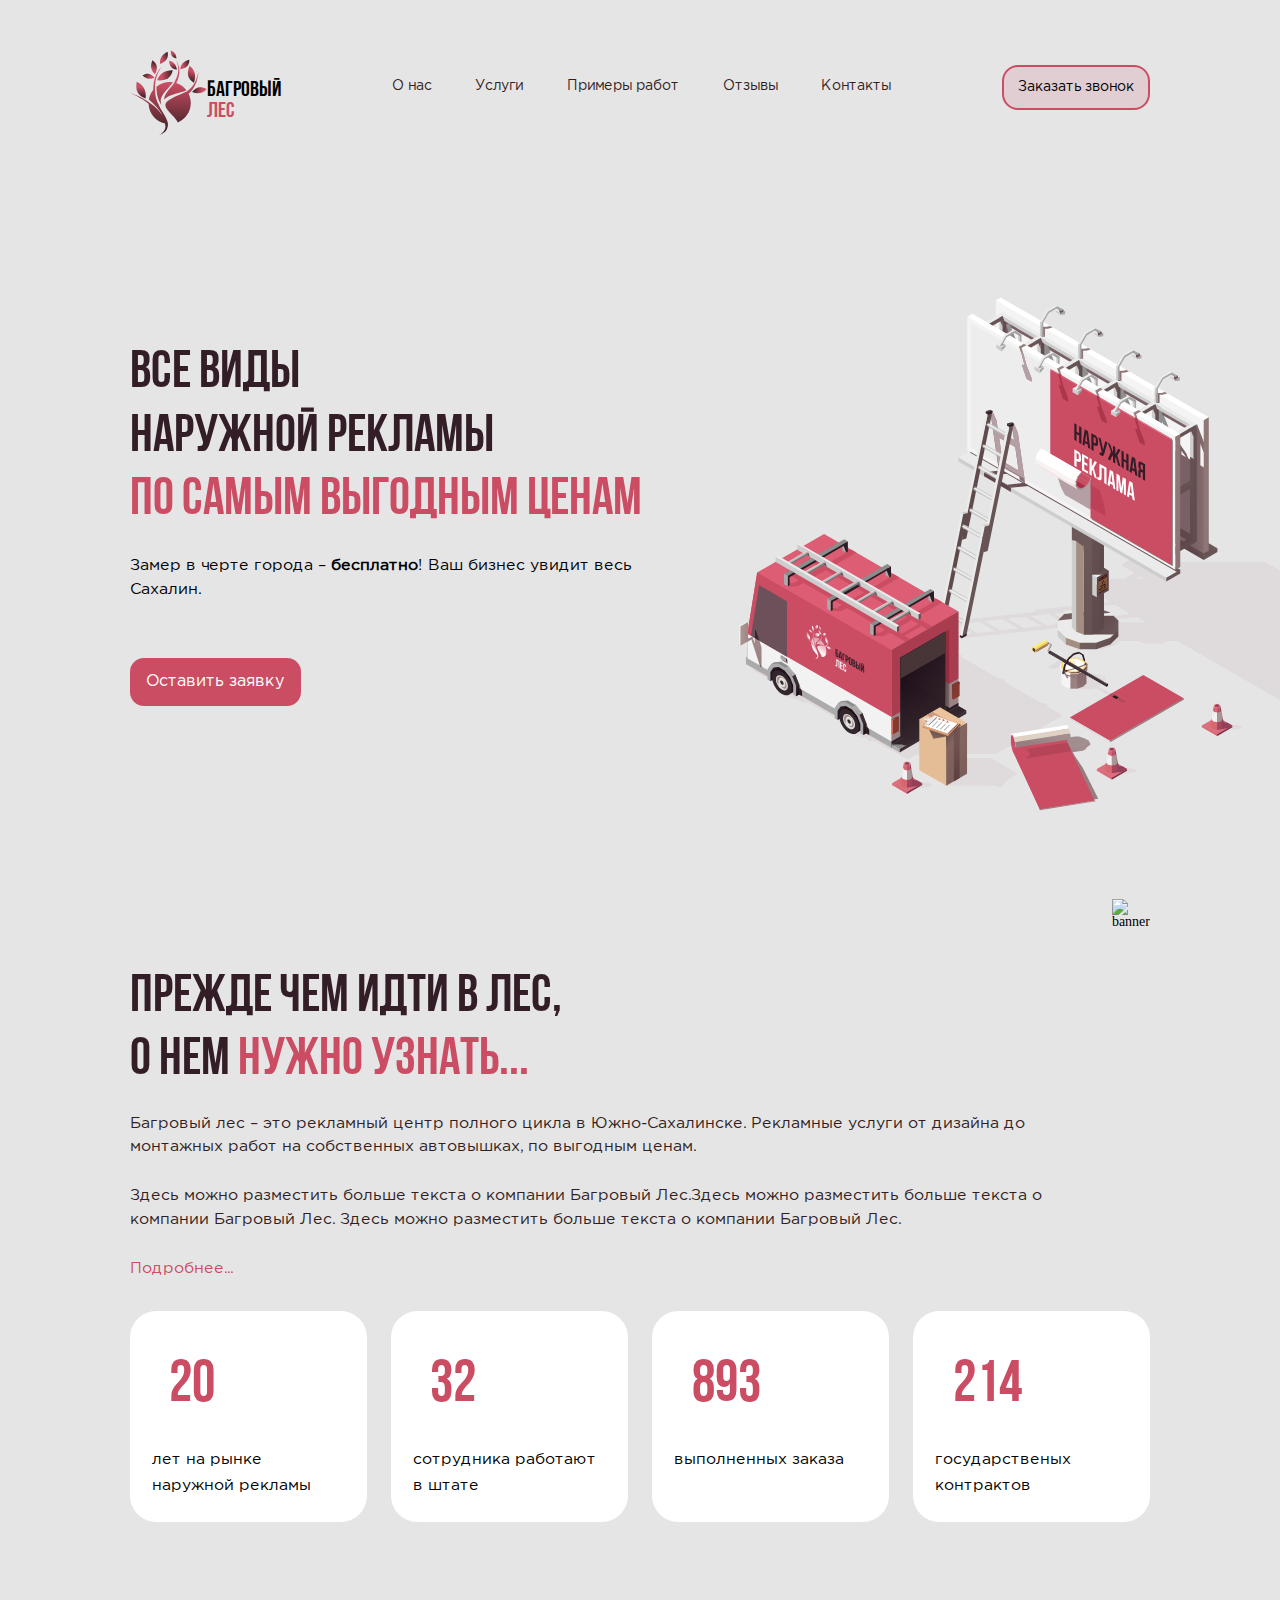
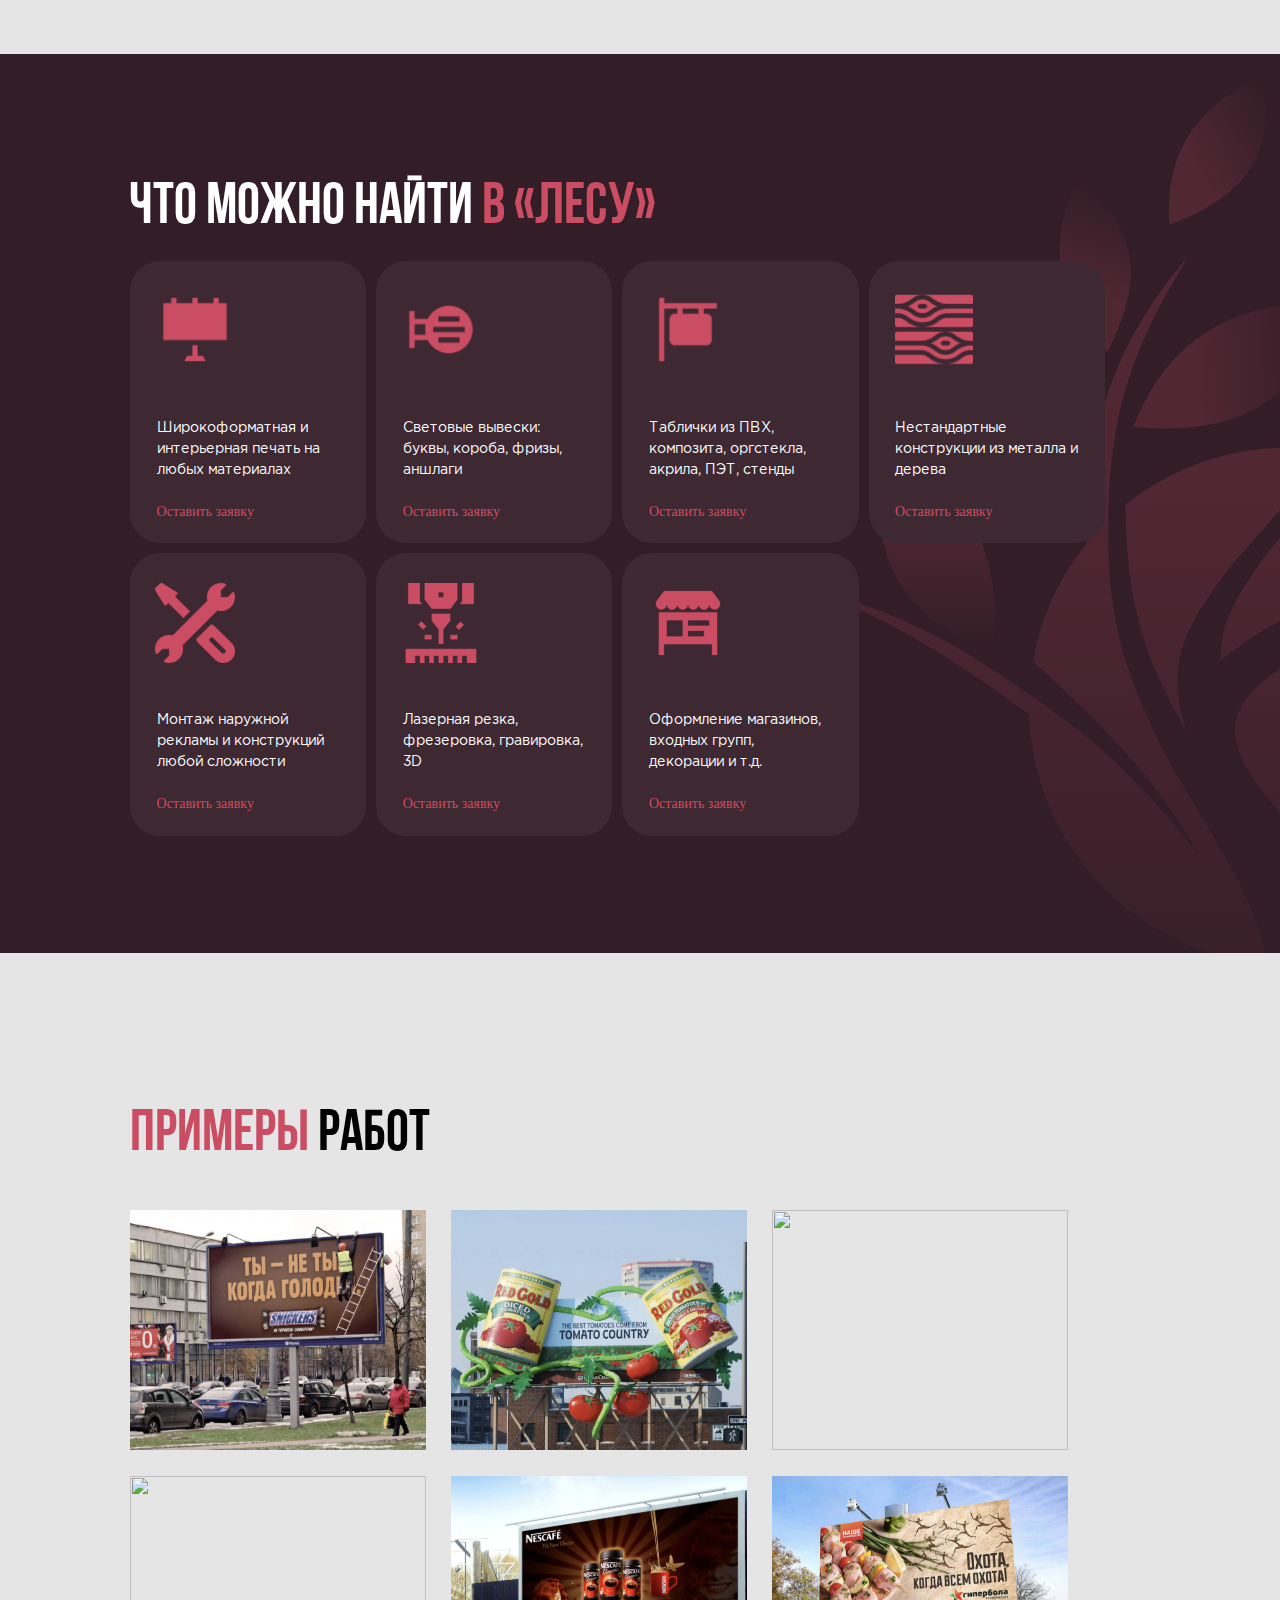
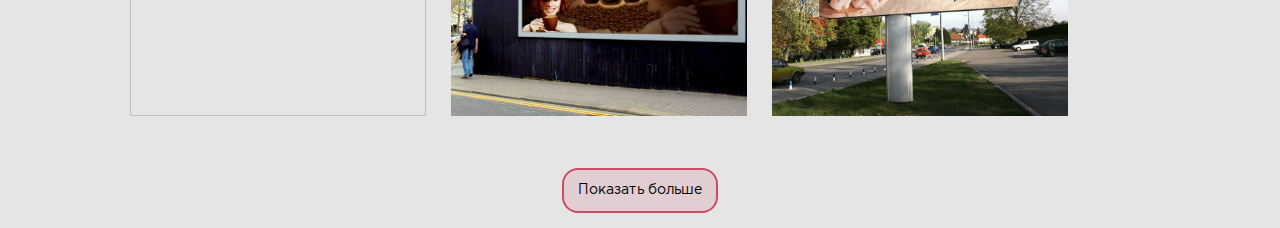
==== forest.html @ 7bc98bd5 "Initial commit" ====
<!DOCTYPE html>
<html lang="en">

<head>
	<meta charset="UTF-8">
	<meta http-equiv="X-UA-Compatible" content="IE=edge">
	<meta name="viewport" content="width=device-width, initial-scale=1.0">
	<!-- <link rel="stylesheet" href="https://unpkg.com/flexboxgrid2@7.2.1/flexboxgrid2.min.css"> -->
	<title>Document</title>
	<link rel="stylesheet" href="forest.css">

</head>

<body>
	<div class="wrapper">
		<section class="sahalin">
			<nav class="header">
				<div class="container">
					<header class="header_row">
						<div class="header_body">
							<div class="header_logo">
								<img src="img/Group 148.svg" alt="logo" width="76.97px" height="86.41">
								<div class="header_logo_forest">
									<p class="forest_one">БАГРОВЫЙ</p>
									<p class="forest_two">ЛЕС</p>
								</div>
							</div>
							<div class="we">
								<ul>
									<li><a href="#">О нас</a></li>
									<li><a href="#">Услуги</a></li>
									<li><a href="#">Примеры работ</a></li>
									<li><a href="#">Отзывы</a></li>
									<li><a href="#">Контакты</a></li>
								</ul>
							</div>
							<div class="call">
								<button class="btn btn_call">Заказать звонок</button>
							</div>
						</div>
					</header>
				</div>
			</nav>
			<main class="content">
				<div class="banner">
					<div class="container">
						<div class="banner_row">
							<div class="banner_body_right">
								<div class="banner_body_one">
									<p class="type">ВСЕ ВИДЫ</p>
									<p class="type">НАРУЖНОЙ РЕКЛАМЫ</p>
									<p class="type type_color">ПО САМЫМ ВЫГОДНЫМ ЦЕНАМ</p>
								</div>
								<div class="banner_body_two">
									<p>Замер в черте города – <b>бесплатно</b>! Ваш бизнес увидит весь Сахалин.</p>
								</div>
								<div class="app">
									<button class="btn btn_app">Оставить заявку</button>
								</div>
							</div>
							<div class="banner_body_left">
								<img src="img/banner.svg" width="735.98" height="513.67" alt="banner">
							</div>
						</div>
					</div>
				</div>
				<div class="about">
					<div class="container">
						<div class="about_row">
							<div class="about_flex">
								<div class="about_left">
									<p class="type">ПРЕЖДЕ ЧЕМ ИДТИ В ЛЕС,</p>
									<p class="type">О НЕМ<SPAN> НУЖНО УЗНАТЬ...</SPAN></p>
									<p class="text">Багровый лес – это
										рекламный центр полного цикла в Южно-Сахалинске. Рекламные услуги от дизайна
										до монтажных работ на собственных автовышках, по выгодным ценам.</p>
									<p class="text">Здесь можно разместить больше текста о компании Багровый Лес.Здесь можно
										разместить
										больше текста о компании Багровый Лес.
										Здесь можно разместить больше текста о компании Багровый Лес.</p>
									<p class="text"><span>Подробнее...</span></p>
								</div>
								<div class="about_right">
									<img src="img/card.svg" width="428.096" height="569.3" alt="banner">
								</div>
							</div>
						</div>
					</div>
				</div>
				<section class="item">
					<div class="container">
						<div class="item_row">
							<div class="item_flex">
								<div class="item_items">
									<div class="item_items_numb">
										<p>20</p>
									</div>
									<div class="item_items_text">
										<p>лет на рынке наружной рекламы</p>
									</div>
								</div>
								<div class="item_items">
									<div class="item_items_numb">
										<p>32</p>
									</div>
									<div class="item_items_text">
										<p>сотрудника работают в штате</p>
									</div>
								</div>
								<div class="item_items">
									<div class="item_items_numb">
										<p>893</p>
									</div>
									<div class="item_items_text">
										<p>выполненных заказа</p>
									</div>
								</div>
								<div class="item_items">
									<div class="item_items_numb">
										<p>214</p>
									</div>
									<div class="item_items_text">
										<p>государственых контрактов</p>
									</div>
								</div>
							</div>
						</div>
					</div>
				</section>
				<section class="service">
					<div class="container">
						<h2 class="service_header">
							<p class="what">что можно найти <span>в «лесу»</span></p>
						</h2>
						<div class="service_flex">
							<div class="service_items">
								<div class="service_items_icon">
									<img src="img/1.svg" width="80" height="80">
								</div>
								<div class="service_items_text">
									<p>Широкоформатная и интерьерная печать на любых материалах</p>
								</div>
								<form action="" class="demand">Оставить заявку</form>
							</div>
							<div class="service_items">
								<div class="service_items_icon">
									<img src="img/2.svg" width="80" height="80">
								</div>
								<div class="service_items_text">
									<p>Световые вывески: буквы, короба, фризы, аншлаги </p>
								</div>
								<form action="" class="demand">Оставить заявку</form>
							</div>
							<div class="service_items">
								<div class="service_items_icon">
									<img src="img/3.svg" width="80" height="80">
								</div>
								<div class="service_items_text">
									<p>Таблички из ПВХ, композита, оргстекла, акрила, ПЭТ, стенды </p>
								</div>
								<form action="" class="demand">Оставить заявку</form>
							</div>
							<div class="service_items">
								<div class="service_items_icon">
									<img src="img/4.svg" width="80" height="80">
								</div>
								<div class="service_items_text">
									<p>Нестандартные конструкции из металла и дерева </p>
								</div>
								<form action="" class="demand">Оставить заявку</form>
							</div>
							<div class="service_items">
								<div class="service_items_icon">
									<img src="img/5.svg" width="80" height="80">
								</div>
								<div class="service_items_text">
									<p>Монтаж наружной рекламы и конструкций любой сложности</p>
								</div>
								<form action="" class="demand">Оставить заявку</form>
							</div>
							<div class="service_items">
								<div class="service_items_icon">
									<img src="img/6.svg" width="80" height="80">
								</div>
								<div class="service_items_text">
									<p>Лазерная резка, фрезеровка, гравировка, 3D</p>
								</div>
								<form action="" class="demand">Оставить заявку</form>
							</div>
							<div class="service_items">
								<div class="service_items_icon">
									<img src="img/7.svg" width="80" height="80">
								</div>
								<div class="service_items_text">
									<p>Оформление магазинов, входных групп, декорации и т.д.</p>
								</div>
								<form action="" class="demand">Оставить заявку</form>
							</div>
						</div>
					</div>
				</section>
				<section class="example">
					<div class="container">
						<div class="example_header">
							<h2 class="example_text"><span>Примеры</span> работ</h2>
						</div>
						<div class="example_flex">
							<div class="example_img"><img src="img/ex1.svg" width="296" height="240"></div>
							<div class="example_img"><img src="img/ex2.svg" width="296" height="240"></div>
							<div class="example_img"><img src="img/ex3.svg" width="296" height="240"></div>
							<div class="example_img"><img src="img/ex4.svg" width="296" height="240"></div>
							<div class="example_img"><img src="img/ex5.svg" width="296" height="240"></div>
							<div class="example_img"><img src="img/ex6.svg" width="296" height="240"></div>
						</div>
						<div class="example_btn">
							<button class="btn btn_call">Показать больше</button>
						</div>
					</div>
				</section>
			</main>
		</section>
	</div>
</body>

</html>
---- forest.css ----
*{
	padding: 0;
	margin: 0;
	border: 0;
}
*,*:before, *::after{
-moz-box-sizing: border-box;
-webkit-box-sizing: border-box;
box-sizing: border-box;
}
:focus,:active{outline: none;}
a:focus,a:active{outline: none;}
nav,footer,header,aside{display: block;}

html,body{
	height: 100%;
	width: 100%;
	font-size: 100%;
	line-height: 1;
	font-size: 14px;
	-ms-text-size-adjust: 100%;
	-moz-text-size-adjust: 100%;
	-webkit-text-size-adjust: 100%;
}
input,button,textarea{font-family: inherit;}

input::-ms-clear{display: none;}
button{cursor: pointer;}
button::-moz-focus-inner {padding:0;border: 0;}
a, a:visited{text-decoration: none;}
a:hover{text-decoration: none;}
ul li{list-style: none;}
img{vertical-align: top;}

h1,h2,h3,h4,h5,h6{font-size: inherit;font-weight: 400;}
/*---------*/

body {
	height: 100%;
	line-height: 1;
	font-size: 1rem;
}
.wrapper {
background: #E5E5E5;
}
.container {
	max-width: 75rem; /*1170px + 30 px поделить на 16 px*/
	margin: 0px auto;
	padding: 15px;
}

@font-face {
	font-family: "Gotham Pro";
	src: url("fonts/gothampro.ttf") format("truetype");
	font-style: normal; 
	font-weight: normal;
	 }
@font-face {
	font-family: "Bebas Neue Cyrillic";  
	src: url("fonts/bebasneuecyrillic.ttf") format("truetype"); 
	font-style: normal; 
	font-weight: normal;
	 }
.header_logo {
	/* padding: 0.99rem; */
	display: flex;
}
.we ul {
	display: flex;
}
.we {
	padding-top: 2.1rem;
	justify-content: space-between;
	font-size: 1rem;
}
.header_body {
	display: flex;
}
.header_body {
	display: flex;
	justify-content: space-between;
}
.btn_call{
	padding: 0.99rem;
	background: rgba(203, 77, 100, 0.15);
   border: 2px solid #CB4D64;
   border-radius: 16px;
	font-family: "Gotham Pro";
	font-size: 1rem;
}
.we a {
	margin: 1.56rem;
	color: #321E1F;
	font-family: "Gotham Pro";
}
.header_body {
	margin-top: 2.5rem;
}
.forest_one {
	font-size: ;

}
.header_logo_forest {
	display: flex;
   flex-direction: column;
   height: 100%;
	font-size: 1.57rem;
	line-height: 1.51rem;
	margin-top: 2rem;
	font-family: "Bebas Neue Cyrillic";  
}
.forest_two {
	color: #CB4D64;;
}
.call {
	margin-top: 1.1rem;
}
.btn_app {
	padding: 0.99rem;
   border: 2px solid #CB4D64;
   border-radius: 16px;
	font-family: "Gotham Pro";
	background: #CB4D64;
   border-radius: 1rem;
	color: #fff;
	font-size: 1.15rem;
	
}
.banner_row {
	display: flex;
	justify-content: space-between;
	/* flex-direction: row-reverse; */
}
.type {
	font-family: "Bebas Neue Cyrillic";  
	font-size: 3.75rem;
	color: #331E28;
	line-height: 4.53rem;
	/* position: absolute; */
}
.banner_body_left {
	/* position: absolute;
		left: 10.8%;
		right: 3.12%;
		top: 6.31%;
		bottom: 4.94%; */
	margin-right: -300px; 
}
.banner {
margin-top: 131px;
margin-bottom: 119.64px;
}
.banner_body_one { 
padding-top: 40px;
}
.type_color {
color: #CB4D64;;
}
.banner_body_two { 
/* margin-top: 30px;
margin-bottom: 64px; */
margin: 1.9rem 3.4rem 4rem 0rem;
font-size: 1.13rem;
line-height: 1.7rem;
font-family: "Gotham Pro";
/* border: #CB4D64 1px solid; */
}
span {
	color: #CB4D64;
}
.text {
	font-size: 1.125rem;
	font-family: "Gotham Pro";
	color: #321E1F;
	margin-top: 1.8rem;
	line-height: 150%;
}
.left {
	
}

.about_flex {
	display: flex;
	justify-content: space-between;
}
.about_right {
	margin-left: 26.5px;
	/* padding-top: -520px; */
	margin-top: -4.4rem;
	margin-bottom: -1.9rem;
}
.about_left {
	margin-right: 26.5px;
}
.item_flex {
	display: flex;
	justify-content: space-between;
	margin-bottom: 8.4rem;
}
.item_items {
   border-radius: 1.88rem;
	max-width: 16.9rem;
	max-height: 16.9rem;
	background-color: #FFFFFF;
	color: #CB4D64;
}
.item_items:hover {
	background-color: #CB4D64;
	color: #FFFFFF;
}
.item_items_numb {
	font-family: "Bebas Neue Cyrillic";  
	font-size: 4.2rem;
	line-height: 4.5rem;
	/* color: #CB4D64; */
	margin: 2.7rem 10rem 2.5rem 2.81rem;
}
.item_items_text {
	font-family: "Gotham Pro";
	font-size: 1.12rem;
	line-height: 1.68;
	margin: 1.56rem;
}
.item_items_text>p {
	color: #000;
}
.service {
	background-color:  #331E28;
	background-image: url(img/back.svg);
background-repeat: no-repeat;
background-position: 100% 0;
}
.service_header {
	margin: 7.3rem 0 1.87rem;
}
.what {
	font-family: "Bebas Neue Cyrillic";  
	color: #FFFFFF;
	font-size: 4.12rem;
	line-height: 110%;
}
.service_flex {
	display: flex;
	flex-wrap: wrap;
	gap: 10px;
	margin-bottom: 7.3rem;
}
.service_items {
	max-height: 20.18rem;
	max-width: 16.87rem;
	background: #3E2832;
border-radius: 30px;
/* margin-left: 1.87rem; */
}
.service_items_icon {
	margin: 2.1rem 10rem 3.4rem 1.8rem;
}
.service_items_text{
	font-family: "Gotham Pro";
	font-size: 1rem;
	line-height: 1.5rem;
	color: #FFFFFF;
	margin: 0 1.9rem 1.4rem 1.9rem;
}
.demand {
	color: #CB4D64;
	font-size: 1rem;
	line-height: 1.5rem;
	font-size: 1rem;
	line-height: 1.5rem;
	/* border-bottom: #CB4D64 0.5px solid; */
	margin: 0 1.9rem 2.1rem 1.9rem;
}
.example_header {
	font-family: "Bebas Neue Cyrillic";  
	font-size: 4.12rem;
	line-height: 4.5rem;
	margin: 9.3rem 0 3.5rem;
}
.example_flex {
	display: flex;
	flex-wrap: wrap;
	gap: 1.8rem;
}
.example_btn {
	margin-top: 3.75rem;
	text-align: center;
}
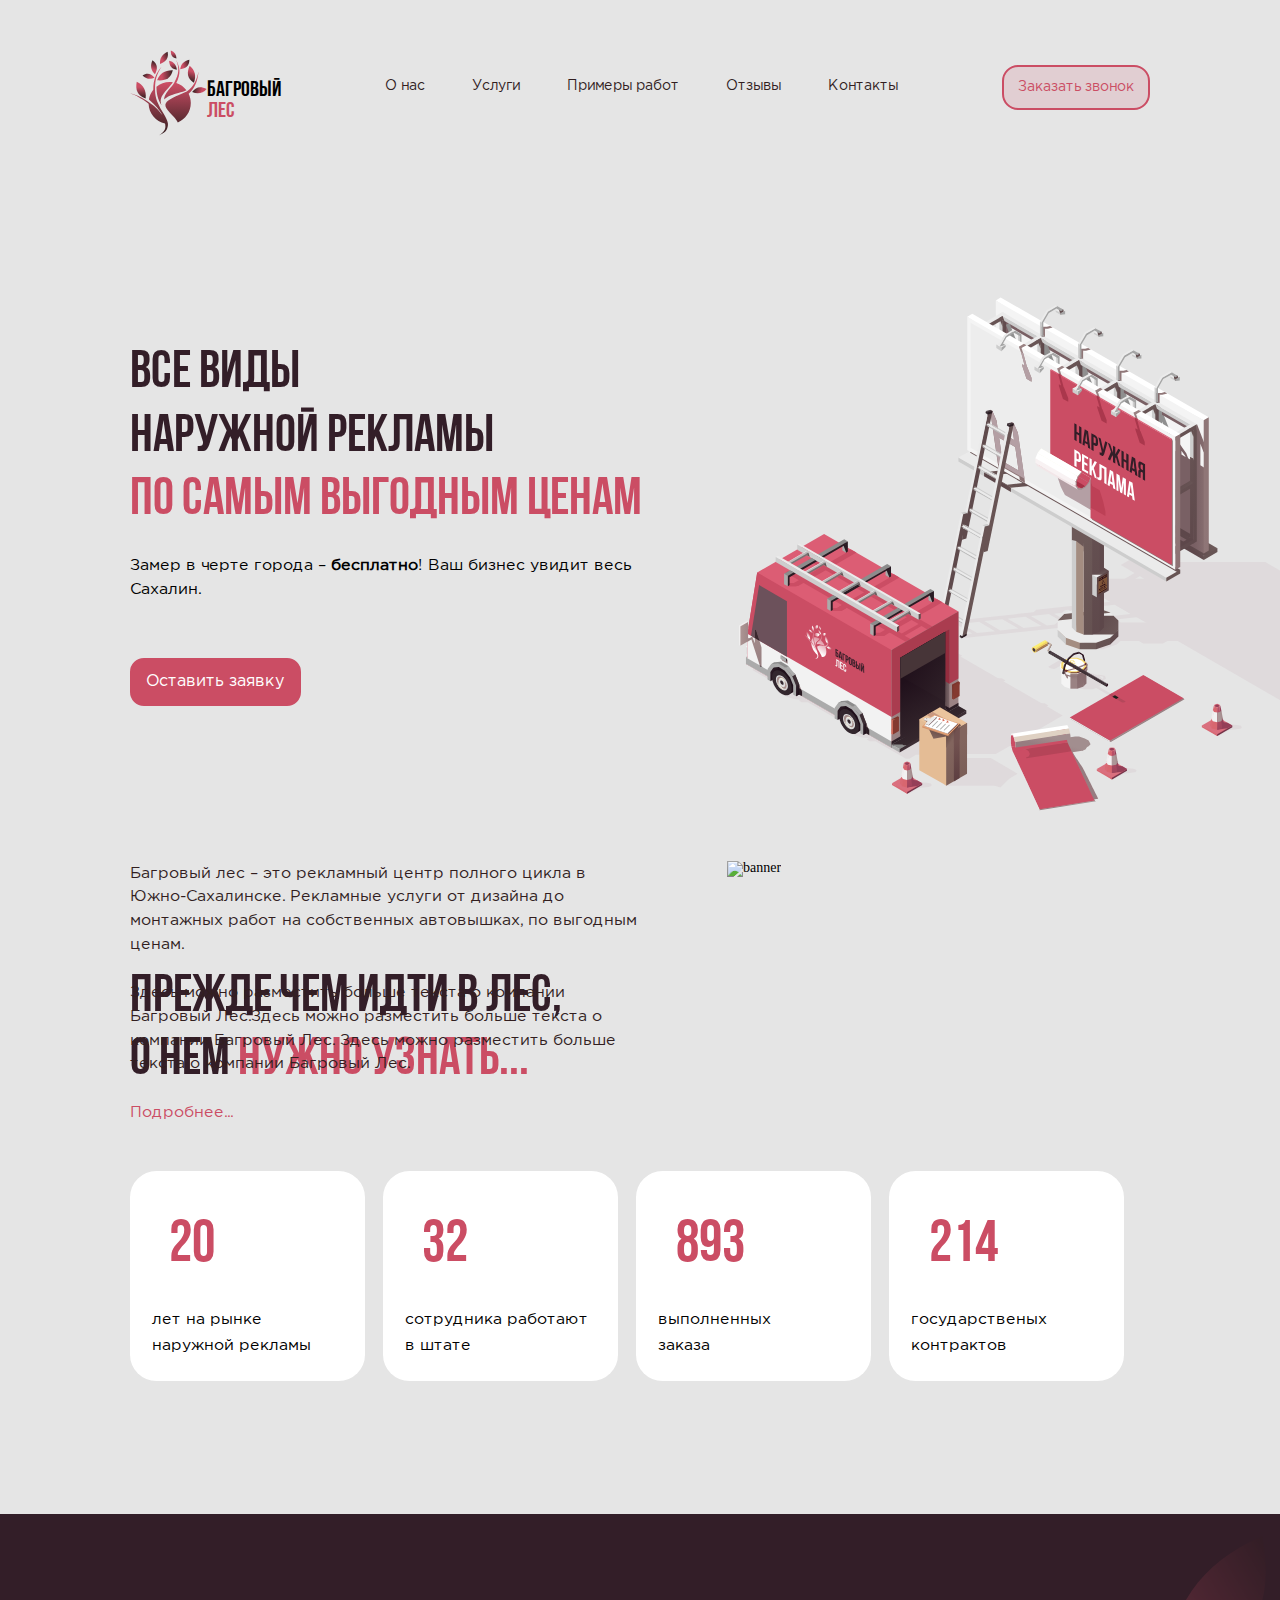
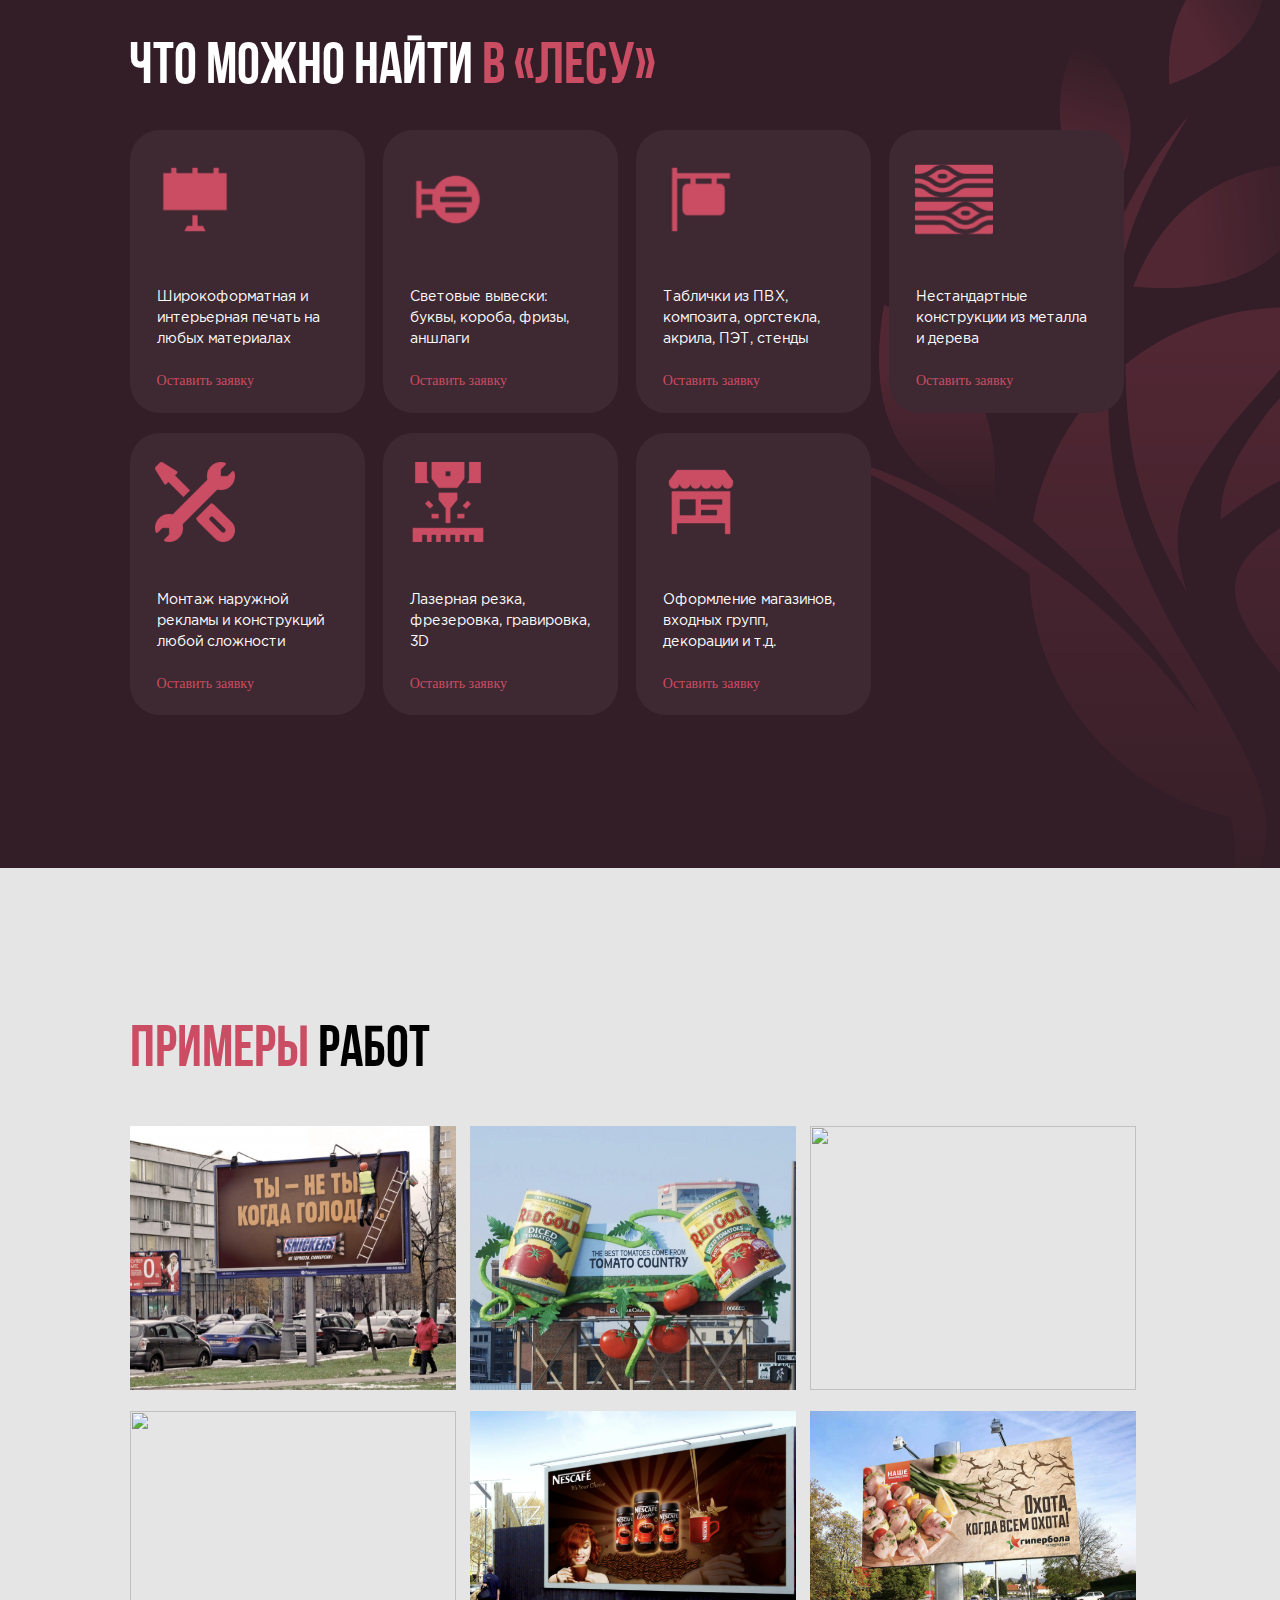
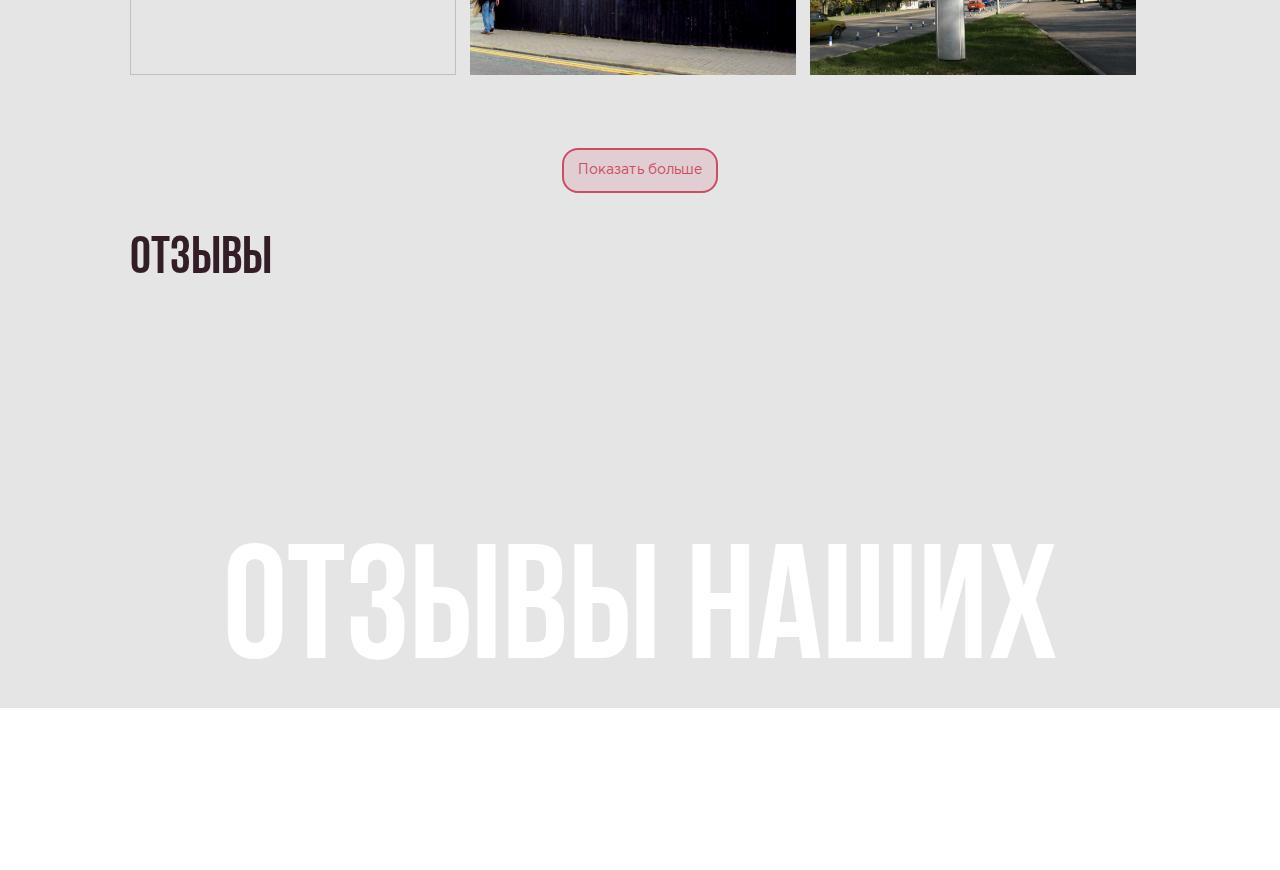
==== commit 013675fd: "First three blocks are developed" ====
--- a/forest.html
+++ b/forest.html
@@ -8,15 +8,30 @@
 	<!-- <link rel="stylesheet" href="https://unpkg.com/flexboxgrid2@7.2.1/flexboxgrid2.min.css"> -->
 	<title>Document</title>
 	<link rel="stylesheet" href="forest.css">
+	<link rel="stylesheet" href="media.css" media="all and (max-width:320px)">
 
 </head>
 
 <body>
 	<div class="wrapper">
 		<section class="sahalin">
+
+			<!-- <input type="checkbox" id="dws-menu">
+			<div class="leb-menu">
+				<label for="dws-menu"><img src="img/burger.svg"></label>
+			</div> -->
+
+
 			<nav class="header">
 				<div class="container">
 					<header class="header_row">
+
+						<input type="checkbox" id="dws-menu">
+						<div class="leb-menu">
+							<label for="dws-menu"><img src="img/burger.svg"></label>
+						</div>
+
+
 						<div class="header_body">
 							<div class="header_logo">
 								<img src="img/Group 148.svg" alt="logo" width="76.97px" height="86.41">
@@ -27,10 +42,10 @@
 							</div>
 							<div class="we">
 								<ul>
-									<li><a href="#">О нас</a></li>
-									<li><a href="#">Услуги</a></li>
-									<li><a href="#">Примеры работ</a></li>
-									<li><a href="#">Отзывы</a></li>
+									<li><a href="#about">О нас</a></li>
+									<li><a href="#service">Услуги</a></li>
+									<li><a href="#example">Примеры работ</a></li>
+									<li><a href="#reviews">Отзывы</a></li>
 									<li><a href="#">Контакты</a></li>
 								</ul>
 							</div>
@@ -41,6 +56,7 @@
 					</header>
 				</div>
 			</nav>
+
 			<main class="content">
 				<div class="banner">
 					<div class="container">
@@ -64,13 +80,19 @@
 						</div>
 					</div>
 				</div>
+
 				<div class="about">
 					<div class="container">
 						<div class="about_row">
 							<div class="about_flex">
 								<div class="about_left">
-									<p class="type">ПРЕЖДЕ ЧЕМ ИДТИ В ЛЕС,</p>
+									<p id="about" class="type">ПРЕЖДЕ ЧЕМ ИДТИ В ЛЕС,</p>
 									<p class="type">О НЕМ<SPAN> НУЖНО УЗНАТЬ...</SPAN></p>
+								</div>
+								<div class="about_right">
+									<img src="img/card.svg" width="428.096" height="569.3" alt="banner">
+								</div>
+								<div class="about_three">
 									<p class="text">Багровый лес – это
 										рекламный центр полного цикла в Южно-Сахалинске. Рекламные услуги от дизайна
 										до монтажных работ на собственных автовышках, по выгодным ценам.</p>
@@ -80,13 +102,14 @@
 										Здесь можно разместить больше текста о компании Багровый Лес.</p>
 									<p class="text"><span>Подробнее...</span></p>
 								</div>
-								<div class="about_right">
-									<img src="img/card.svg" width="428.096" height="569.3" alt="banner">
-								</div>
 							</div>
 						</div>
 					</div>
 				</div>
+
+
+
+
 				<section class="item">
 					<div class="container">
 						<div class="item_row">
@@ -112,7 +135,8 @@
 										<p>893</p>
 									</div>
 									<div class="item_items_text">
-										<p>выполненных заказа</p>
+										<p>выполненных</p>
+										<p>заказа</p>
 									</div>
 								</div>
 								<div class="item_items">
@@ -127,9 +151,11 @@
 						</div>
 					</div>
 				</section>
+
+
 				<section class="service">
 					<div class="container">
-						<h2 class="service_header">
+						<h2 id="service" class="service_header">
 							<p class="what">что можно найти <span>в «лесу»</span></p>
 						</h2>
 						<div class="service_flex">
@@ -199,24 +225,40 @@
 						</div>
 					</div>
 				</section>
+
+
 				<section class="example">
 					<div class="container">
 						<div class="example_header">
-							<h2 class="example_text"><span>Примеры</span> работ</h2>
+							<h2 id="example" class="example_text"><span>Примеры</span> работ</h2>
 						</div>
 						<div class="example_flex">
-							<div class="example_img"><img src="img/ex1.svg" width="296" height="240"></div>
-							<div class="example_img"><img src="img/ex2.svg" width="296" height="240"></div>
-							<div class="example_img"><img src="img/ex3.svg" width="296" height="240"></div>
-							<div class="example_img"><img src="img/ex4.svg" width="296" height="240"></div>
-							<div class="example_img"><img src="img/ex5.svg" width="296" height="240"></div>
-							<div class="example_img"><img src="img/ex6.svg" width="296" height="240"></div>
+							<div class="example_img"><img src="img/ex1.svg" width="325.6" height="264"></div>
+							<div class="example_img"><img src="img/ex2.svg" width="325.6" height="264"></div>
+							<div class="example_img"><img src="img/ex3.svg" width="325.6" height="264"></div>
+							<div class="example_img"><img src="img/ex4.svg" width="325.6" height="264"></div>
+							<div class="example_img"><img src="img/ex5.svg" width="325.6" height="264"></div>
+							<div class="example_img"><img src="img/ex6.svg" width="325.6" height="264"></div>
 						</div>
 						<div class="example_btn">
 							<button class="btn btn_call">Показать больше</button>
 						</div>
 					</div>
 				</section>
+				<section class="reviews">
+					<div class="container">
+						<h2 id="reviews" class="type">Отзывы</h2>
+					</div>
+					<div class="reviews_footer">
+						<h1>Отзывы наших клиентов</h1>
+					</div>
+				</section>
+				<section class="map">
+					<!-- <img src="img/map.svg"> -->
+				</section>
+				<footer>
+
+				</footer>
 			</main>
 		</section>
 	</div>
--- a/forest.css
+++ b/forest.css
@@ -48,7 +48,10 @@
 	margin: 0px auto;
 	padding: 15px;
 }
-
+#dws-menu, 
+header label{
+	display: none;
+}
 @font-face {
 	font-family: "Gotham Pro";
 	src: url("fonts/gothampro.ttf") format("truetype");
@@ -65,8 +68,9 @@
 	/* padding: 0.99rem; */
 	display: flex;
 }
-.we ul {
-	display: flex;
+
+.we li {
+	display: inline-block;
 }
 .we {
 	padding-top: 2.1rem;
@@ -87,6 +91,8 @@
    border-radius: 16px;
 	font-family: "Gotham Pro";
 	font-size: 1rem;
+	color: #CB4D64;
+
 }
 .we a {
 	margin: 1.56rem;
@@ -96,10 +102,7 @@
 .header_body {
 	margin-top: 2.5rem;
 }
-.forest_one {
-	font-size: ;
-
-}
+
 .header_logo_forest {
 	display: flex;
    flex-direction: column;
@@ -124,8 +127,8 @@
    border-radius: 1rem;
 	color: #fff;
 	font-size: 1.15rem;
-	
-}
+}
+
 .banner_row {
 	display: flex;
 	justify-content: space-between;
@@ -157,17 +160,14 @@
 color: #CB4D64;;
 }
 .banner_body_two { 
-/* margin-top: 30px;
-margin-bottom: 64px; */
+
 margin: 1.9rem 3.4rem 4rem 0rem;
 font-size: 1.13rem;
 line-height: 1.7rem;
 font-family: "Gotham Pro";
-/* border: #CB4D64 1px solid; */
-}
-span {
-	color: #CB4D64;
-}
+
+}
+span { color: #CB4D64;}
 .text {
 	font-size: 1.125rem;
 	font-family: "Gotham Pro";
@@ -175,35 +175,49 @@
 	margin-top: 1.8rem;
 	line-height: 150%;
 }
-.left {
-	
-}
+
 
 .about_flex {
 	display: flex;
-	justify-content: space-between;
-}
-.about_right {
-	margin-left: 26.5px;
-	/* padding-top: -520px; */
-	margin-top: -4.4rem;
-	margin-bottom: -1.9rem;
+	flex-wrap: wrap;
+	/* justify-content: space-between; */
+}
+.about_right{
+	width: 30%;
+	margin-left: -100px;
 }
 .about_left {
-	margin-right: 26.5px;
-}
+	margin-right: 265px;
+}
+
+.about_right img {
+	margin-top: -100px;
+	margin-bottom: -100px;
+}
+.about_three {
+	width: 50%;
+	margin-top: -250px;
+}
+
+
+
+
 .item_flex {
-	display: flex;
-	justify-content: space-between;
 	margin-bottom: 8.4rem;
 }
 .item_items {
+	/* max-width: 16.9rem;
+	max-height: 16.9rem; */
+	display: inline-block;/*чтобы в ряд шли блоки */
+	width: 23%;
    border-radius: 1.88rem;
-	max-width: 16.9rem;
-	max-height: 16.9rem;
 	background-color: #FFFFFF;
 	color: #CB4D64;
-}
+	margin: 15px 15px 0 0;
+}
+/* .item_items:last-child {
+	margin-left: 0;
+} */
 .item_items:hover {
 	background-color: #CB4D64;
 	color: #FFFFFF;
@@ -240,16 +254,20 @@
 	line-height: 110%;
 }
 .service_flex {
-	display: flex;
-	flex-wrap: wrap;
-	gap: 10px;
-	margin-bottom: 7.3rem;
+	/* display: flex;
+	flex-wrap: wrap; */
+	/* gap: 10px; */
+	/* margin-bottom: 7.3rem; */
+	margin-bottom: 128px;
 }
 .service_items {
 	max-height: 20.18rem;
 	max-width: 16.87rem;
 	background: #3E2832;
-border-radius: 30px;
+	border-radius: 30px;
+	display: inline-block;/**/
+	width: 23%;
+	margin: 10px 15px 10px 0;
 /* margin-left: 1.87rem; */
 }
 .service_items_icon {
@@ -271,18 +289,41 @@
 	/* border-bottom: #CB4D64 0.5px solid; */
 	margin: 0 1.9rem 2.1rem 1.9rem;
 }
+.example_img {
+	display: inline-block;
+	width: 33%;
+	margin-bottom: 1.5rem;
+	/* margin: 0 0.8rem 0.8rem 0; */
+}
 .example_header {
 	font-family: "Bebas Neue Cyrillic";  
 	font-size: 4.12rem;
 	line-height: 4.5rem;
 	margin: 9.3rem 0 3.5rem;
 }
-.example_flex {
+/* .example_flex {
 	display: flex;
 	flex-wrap: wrap;
 	gap: 1.8rem;
-}
+} */
 .example_btn {
 	margin-top: 3.75rem;
 	text-align: center;
+}
+.reviews_header{
+
+}
+.reviews {
+	height: 500px;
+}
+.reviews_footer {
+	font-family: "Bebas Neue Cyrillic";  
+	font-size: 11.66rem;
+	color: #FFFFFF;
+	line-height: 12.82rem;
+	margin-top: 15rem;
+	text-align: center;
+}
+@media screen {
+	
 }--- a/media.css
+++ b/media.css
@@ -0,0 +1,226 @@
+body {
+	color: rebeccapurple;
+}
+header label:hover {
+cursor: pointer;
+}
+header label {
+	display: block;
+	width: 30px;
+	height: 30px;
+	float: right;
+}
+.banner {
+	margin-top: 5px;
+	margin-bottom: 19.64px;
+	}
+	
+.banner_body_one { 
+	padding-top: 10px;
+	width: 100%;
+	margin-top: 30px;
+	}
+.type {
+	font-size: 1.7rem;
+	line-height: 1.8rem;
+}
+.banner_row {
+	display: flex;
+	flex-direction: column-reverse;
+}
+
+.banner_body_left img {
+width: 338.29px;
+height: 236.11px;
+}
+.banner_body_two { 
+	margin: 1.9rem 3.4rem 4rem 0rem;
+	font-size: 1.13rem;
+	line-height: 1.7rem;
+	font-family: "Gotham Pro";
+}
+
+.banner_body_two { 
+	margin: 1.25rem 0 1.87rem 0;
+	font-size: 0.75rem;
+	line-height: 1.12rem;
+	font-family: "Gotham Pro";
+}
+
+.btn_app {
+	padding: 0.99rem;
+   border: 2px solid #CB4D64;
+   border-radius: 16px;
+	font-family: "Gotham Pro";
+	background: #CB4D64;
+   border-radius: 1rem;
+	color: #fff;
+	font-size: 0.75rem;
+	line-height: 0.82rem;
+}
+
+
+.about_flex{
+	margin-top: 112px;
+	display: flex;
+	flex-direction: column;
+
+}
+.about_right img {
+	width: 281.98px;
+	height: 374.99;
+}
+.about_right img {
+	margin-top: -120px;
+	margin-bottom: -120px;
+	margin-left: 100px;
+}
+.about_three {
+	width: 100%;
+	margin-top: -30px;
+}
+.text {
+	font-size: 0.75rem;
+	line-height: 150%;
+}
+.text span {
+	font-weight: 700;
+	text-decoration: underline;
+}
+.about_left{
+	width: 100%;
+}
+
+/*услуги*/
+.item_flex {
+	margin-bottom: 55px;
+}
+.item_items {
+	max-width: 132px;
+	max-height: 132px;
+	display: inline-block;/*чтобы в ряд шли блоки */
+	width: 45%;
+   border-radius: 16px;
+	background-color: #FFFFFF;
+	color: #CB4D64;
+	margin: 5px 5px;
+}
+.item_items_numb { 
+	font-size: 28px;
+	line-height: 110%;
+	/* color: #CB4D64; */
+	margin: 21px;
+}
+.item_items_text {
+	font-size: 10px;
+	line-height: 150%;
+	margin: 1.56rem;
+}
+.what {
+	font-size: 28px;
+	line-height: 30px;
+}
+.service {
+	background-position: 0 50%;
+	background-size: 400px 500px;
+}
+.service_items {
+	height: 198px;
+	width: 132px;
+	background: #3E2832;
+	border-radius: 30px;
+	display: inline-block;/**/
+	width: 45%;
+	margin: 0;
+/* margin-left: 1.87rem; */
+}
+.service_items_icon {
+	margin: 14px;
+}
+.service_items_icon img {
+	width: 40px;
+	height: 40px;
+}
+.service_items_text{
+	font-family: "Gotham Pro";
+	font-size: 10px;
+	line-height: 15px;
+	color: #FFFFFF;
+	margin: 12px;
+}
+.service_header {
+	margin: 54px 0 0 0;
+}
+.demand {
+	font-size: 12px;
+	line-height: 15px;
+	margin-left: 12px;
+	font-weight: 400;
+}
+
+
+
+
+.service {
+	background-color:  #331E28;
+	background-image: url(img/back.svg);
+background-repeat: no-repeat;
+background-position: 100% 0;
+}
+.service_header {
+	margin: 7.3rem 0 1.87rem;
+}
+.what {
+	font-family: "Bebas Neue Cyrillic";  
+	color: #FFFFFF;
+	font-size: 4.12rem;
+	line-height: 110%;
+}
+.service_flex {
+	/* display: flex;
+	flex-wrap: wrap; */
+	/* gap: 10px; */
+	/* margin-bottom: 7.3rem; */
+	margin-bottom: 128px;
+}
+.service_items {
+	max-height: 20.18rem;
+	max-width: 16.87rem;
+	background: #3E2832;
+	border-radius: 30px;
+	display: inline-block;/**/
+	width: 23%;
+	margin: 10px 15px 10px 0;
+/* margin-left: 1.87rem; */
+}
+.service_items_icon {
+	margin: 2.1rem 10rem 3.4rem 1.8rem;
+}
+.service_items_text{
+	font-family: "Gotham Pro";
+	font-size: 1rem;
+	line-height: 1.5rem;
+	color: #FFFFFF;
+	margin: 0 1.9rem 1.4rem 1.9rem;
+}
+.demand {
+	color: #CB4D64;
+	font-size: 1rem;
+	line-height: 1.5rem;
+	font-size: 1rem;
+	line-height: 1.5rem;
+	/* border-bottom: #CB4D64 0.5px solid; */
+	margin: 0 1.9rem 2.1rem 1.9rem;
+}
+
+.what {
+	font-size: 28px;
+	line-height: 30.8%;
+}
+
+.service {
+	background-color:  #331E28;
+	background-image: url(img/back.svg);
+	background-repeat: no-repeat;
+	background-position: 100% 0;
+}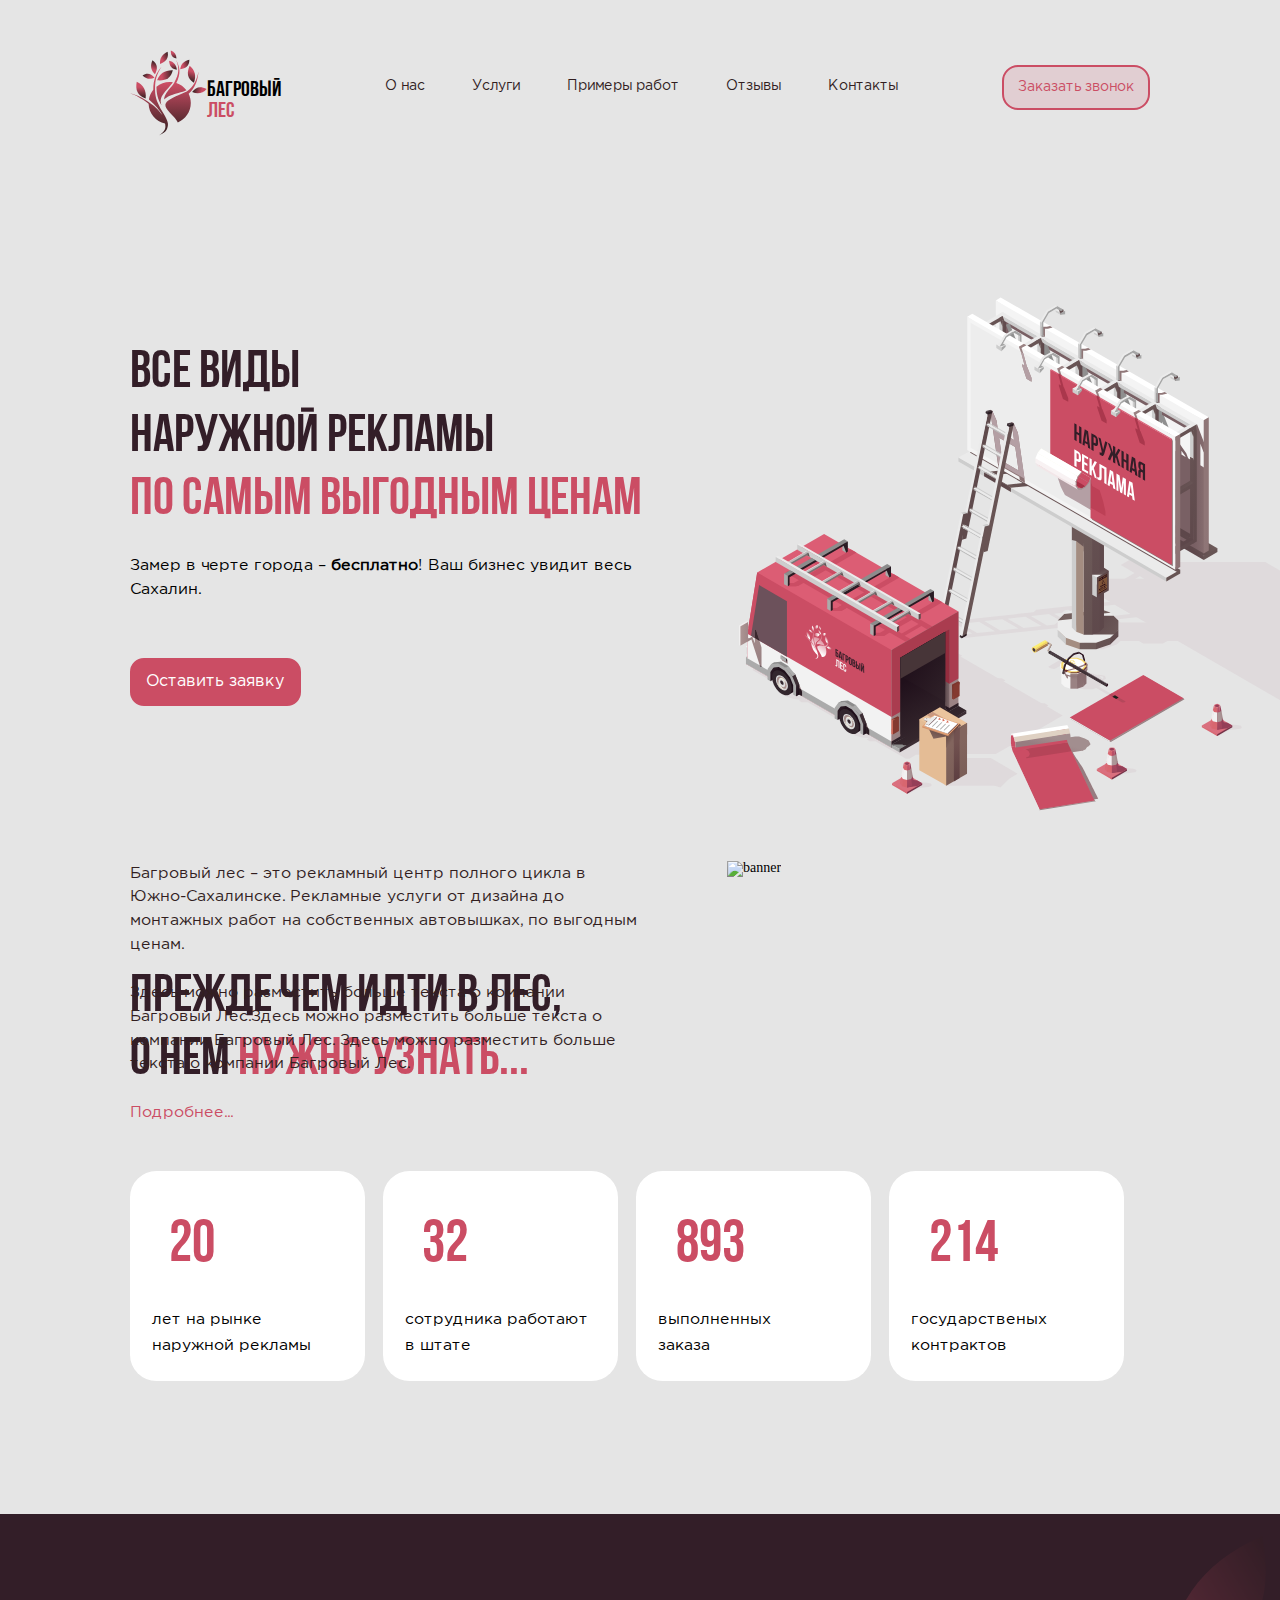
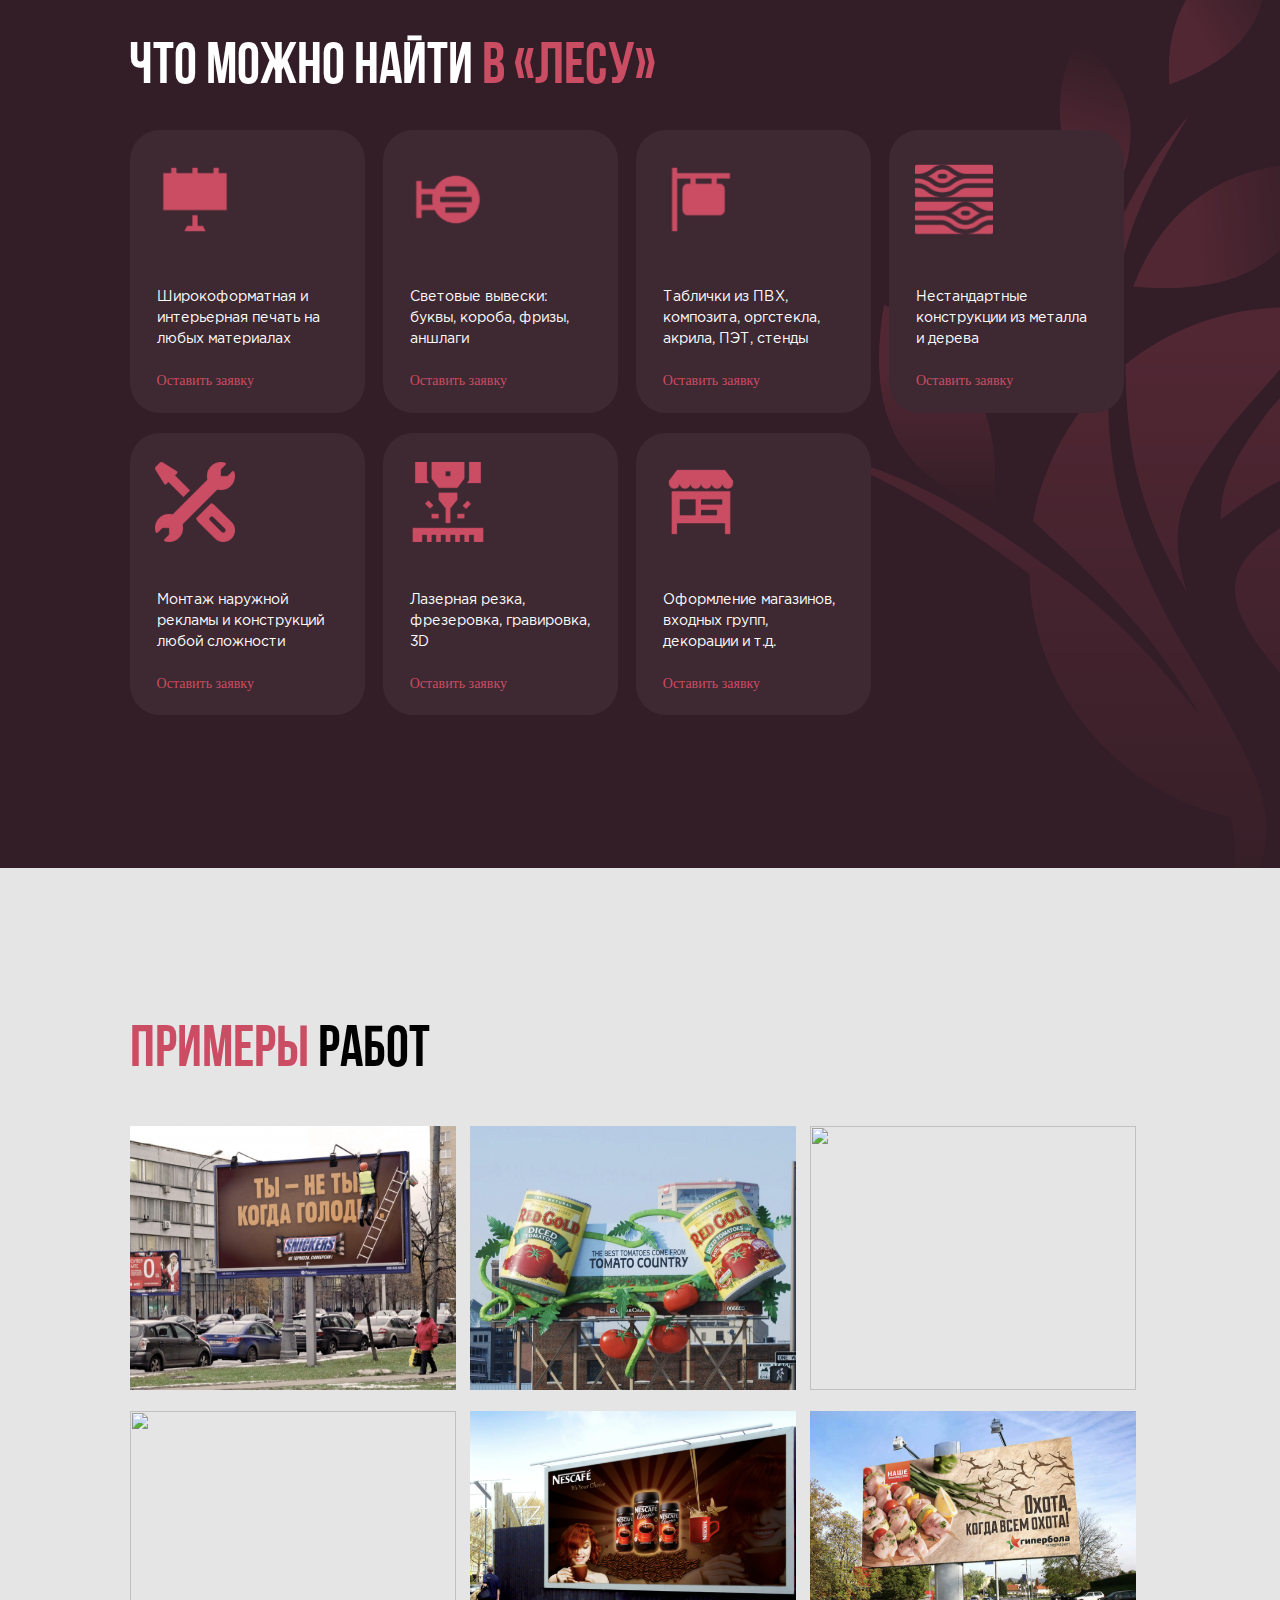
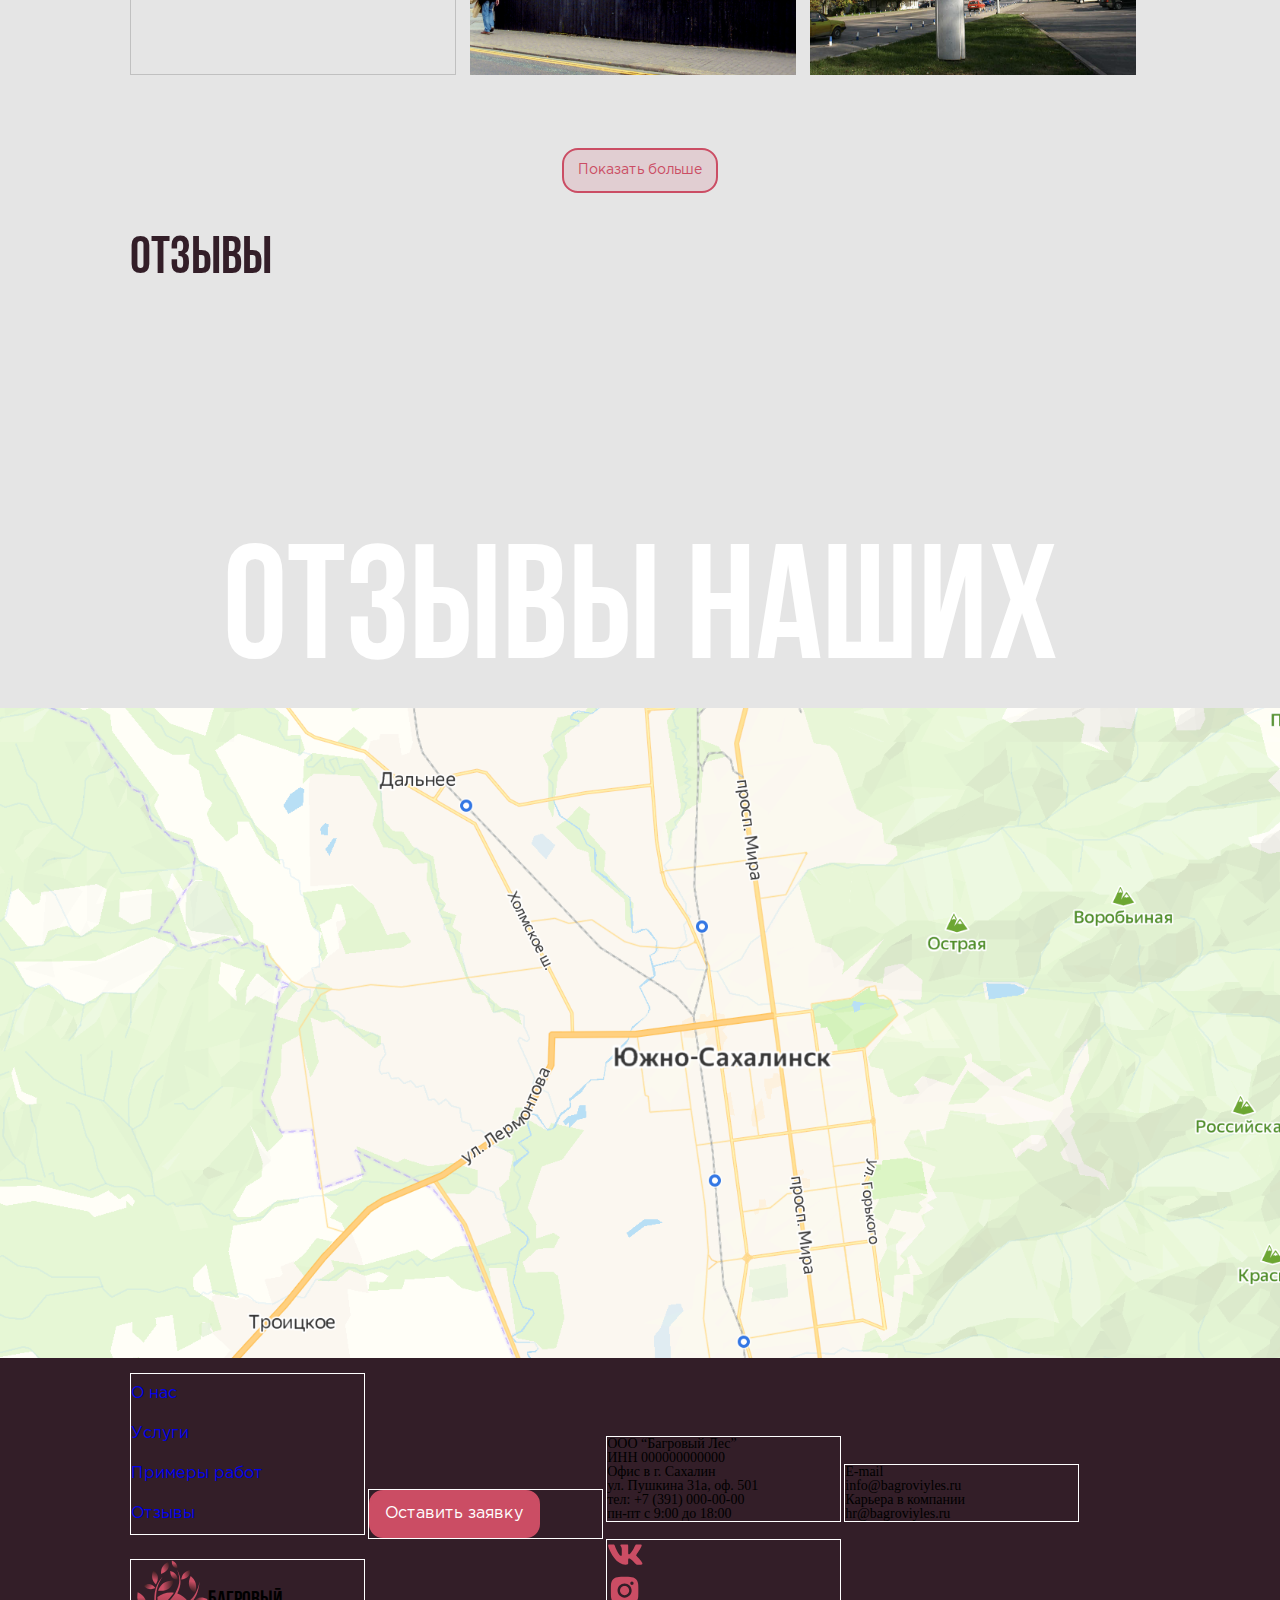
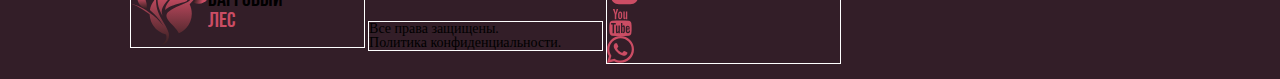
==== commit faf2d2c8: "Add adaptive blocks" ====
--- a/forest.html
+++ b/forest.html
@@ -166,8 +166,11 @@
 								<div class="service_items_text">
 									<p>Широкоформатная и интерьерная печать на любых материалах</p>
 								</div>
-								<form action="" class="demand">Оставить заявку</form>
-							</div>
+								<div class="service_form">
+									<form action="" class="demand">Оставить заявку</form>
+								</div>
+							</div>
+
 							<div class="service_items">
 								<div class="service_items_icon">
 									<img src="img/2.svg" width="80" height="80">
@@ -175,8 +178,11 @@
 								<div class="service_items_text">
 									<p>Световые вывески: буквы, короба, фризы, аншлаги </p>
 								</div>
-								<form action="" class="demand">Оставить заявку</form>
-							</div>
+								<div class="service_form">
+									<form action="" class="demand">Оставить заявку</form>
+								</div>
+							</div>
+
 							<div class="service_items">
 								<div class="service_items_icon">
 									<img src="img/3.svg" width="80" height="80">
@@ -184,8 +190,12 @@
 								<div class="service_items_text">
 									<p>Таблички из ПВХ, композита, оргстекла, акрила, ПЭТ, стенды </p>
 								</div>
-								<form action="" class="demand">Оставить заявку</form>
-							</div>
+								<div class="service_form">
+									<form action="" class="demand">Оставить заявку</form>
+								</div>
+							</div>
+
+
 							<div class="service_items">
 								<div class="service_items_icon">
 									<img src="img/4.svg" width="80" height="80">
@@ -193,8 +203,12 @@
 								<div class="service_items_text">
 									<p>Нестандартные конструкции из металла и дерева </p>
 								</div>
-								<form action="" class="demand">Оставить заявку</form>
-							</div>
+								<div class="service_form">
+									<form action="" class="demand">Оставить заявку</form>
+								</div>
+							</div>
+
+
 							<div class="service_items">
 								<div class="service_items_icon">
 									<img src="img/5.svg" width="80" height="80">
@@ -202,8 +216,11 @@
 								<div class="service_items_text">
 									<p>Монтаж наружной рекламы и конструкций любой сложности</p>
 								</div>
-								<form action="" class="demand">Оставить заявку</form>
-							</div>
+								<div class="service_form">
+									<form action="" class="demand">Оставить заявку</form>
+								</div>
+							</div>
+
 							<div class="service_items">
 								<div class="service_items_icon">
 									<img src="img/6.svg" width="80" height="80">
@@ -211,8 +228,11 @@
 								<div class="service_items_text">
 									<p>Лазерная резка, фрезеровка, гравировка, 3D</p>
 								</div>
-								<form action="" class="demand">Оставить заявку</form>
-							</div>
+								<div class="service_form">
+									<form action="" class="demand">Оставить заявку</form>
+								</div>
+							</div>
+
 							<div class="service_items">
 								<div class="service_items_icon">
 									<img src="img/7.svg" width="80" height="80">
@@ -220,7 +240,9 @@
 								<div class="service_items_text">
 									<p>Оформление магазинов, входных групп, декорации и т.д.</p>
 								</div>
-								<form action="" class="demand">Оставить заявку</form>
+								<div class="service_form">
+									<form action="" class="demand">Оставить заявку</form>
+								</div>
 							</div>
 						</div>
 					</div>
@@ -245,6 +267,7 @@
 						</div>
 					</div>
 				</section>
+
 				<section class="reviews">
 					<div class="container">
 						<h2 id="reviews" class="type">Отзывы</h2>
@@ -253,13 +276,75 @@
 						<h1>Отзывы наших клиентов</h1>
 					</div>
 				</section>
+
 				<section class="map">
-					<!-- <img src="img/map.svg"> -->
-				</section>
-				<footer>
-
-				</footer>
+					<img src="img/map.svg">
+				</section>
 			</main>
+
+			<footer>
+				<div class="container">
+					<div class="footer_row">
+						<div class="footer_flex_conteiner">
+							<div class="footer_flex first">
+								<ul>
+									<li><a href="#about">О нас</a></li>
+									<li><a href="#service">Услуги</a></li>
+									<li><a href="#example">Примеры работ</a></li>
+									<li><a href="#reviews">Отзывы</a></li>
+								</ul>
+							</div>
+							<div class="footer_flex second">
+								<div class="app">
+									<button class="btn btn_app">Оставить заявку</button>
+								</div>
+							</div>
+							<div class="footer_flex third">
+								<section class="footer_flex_third up">
+									<p>ООО “Багровый Лес”</p>
+									<p>ИНН 000000000000</p>
+								</section>
+								<section class="footer_flex_third down">
+									<p>Офис в г. Сахалин</p>
+									<p>ул. Пушкина 31а, оф. 501</p>
+									<p>тел: +7 (391) 000-00-00</p>
+									<p>пн-пт с 9:00 до 18:00</p>
+								</section>
+							</div>
+							<div class="footer_flex four">
+								<section class="footer_flex_four up">
+									<p>E-mail</p>
+									<p>info@bagroviyles.ru</p>
+								</section>
+								<section class="footer_flex_four down">
+									<p>Карьера в компании</p>
+									<p>hr@bagroviyles.ru</p>
+								</section>
+							</div>
+							<div class="footer_flex logo">
+								<div class="header_logo">
+									<img src="img/Group 148.svg" alt="logo" width="76.97px" height="86.41">
+									<div class="header_logo_forest">
+										<p class="forest_one">БАГРОВЫЙ</p>
+										<p class="forest_two">ЛЕС</p>
+									</div>
+								</div>
+							</div>
+							<div class="footer_flex six">
+								<p>Все права защищены.</p>
+								<p>Политика конфиденциальности.</p>
+							</div>
+							<div class="footer_flex seven">
+								<ul>
+									<li><a href=""><img src="img/vk.svg"></a></li>
+									<li><a href=""><img src="img/inst.svg" </a></li>
+									<li><a href=""><img src="img/youtube.svg"></a></li>
+									<li><a href=""><img src="img/wa.svg"></a></li>
+								</ul>
+							</div>
+						</div>
+					</div>
+			</footer>
 		</section>
 	</div>
 </body>
--- a/forest.css
+++ b/forest.css
@@ -238,6 +238,8 @@
 .item_items_text>p {
 	color: #000;
 }
+
+
 .service {
 	background-color:  #331E28;
 	background-image: url(img/back.svg);
@@ -253,11 +255,8 @@
 	font-size: 4.12rem;
 	line-height: 110%;
 }
+
 .service_flex {
-	/* display: flex;
-	flex-wrap: wrap; */
-	/* gap: 10px; */
-	/* margin-bottom: 7.3rem; */
 	margin-bottom: 128px;
 }
 .service_items {
@@ -289,6 +288,8 @@
 	/* border-bottom: #CB4D64 0.5px solid; */
 	margin: 0 1.9rem 2.1rem 1.9rem;
 }
+
+
 .example_img {
 	display: inline-block;
 	width: 33%;
@@ -310,6 +311,8 @@
 	margin-top: 3.75rem;
 	text-align: center;
 }
+
+
 .reviews_header{
 
 }
@@ -324,6 +327,21 @@
 	margin-top: 15rem;
 	text-align: center;
 }
-@media screen {
-	
+
+
+footer {
+	background: #331E28;
+}
+
+.footer_flex {
+	display: inline-block;
+	width: 23%;
+	border: 1px solid #fff;
+}
+
+.first {
+	color: #fff;
+	font-family: "Gotham Pro";
+	font-size: 16px;
+	line-height: 40px;
 }--- a/media.css
+++ b/media.css
@@ -1,6 +1,4 @@
-body {
-	color: rebeccapurple;
-}
+
 header label:hover {
 cursor: pointer;
 }
@@ -222,5 +220,95 @@
 	background-color:  #331E28;
 	background-image: url(img/back.svg);
 	background-repeat: no-repeat;
-	background-position: 100% 0;
-}+	background-position: 10% 0;
+	background-size: 600px 600px;
+}
+.service_header {
+	margin: 54px 0 30px 0;
+}
+
+
+.service_flex {
+	/* display: flex;
+	flex-wrap: wrap;
+	gap: 10px; 
+	margin-bottom: 7.3rem; */
+	margin-bottom: 53px;
+	display: flex;
+	align-items: wrap;
+	flex-wrap: wrap;
+}
+.service_items {
+	max-height: 193px;
+	max-width: 132px;
+	border-radius: 16px;
+	width: 50%;
+	margin: 5px;
+}
+.service_items_icon {
+	margin: 17px 0 5px 14px;
+}
+.service_items_icon img {
+	width: 40px;
+	height: 40px;
+	margin-bottom: 26px;
+}
+.service_items_text{
+	font-family: "Gotham Pro";
+	font-size: 10px;
+	line-height: 15px;
+	color: #FFFFFF;
+	height: 60px;
+	margin: 0 12px 0 18px;
+}
+.demand {
+	color: #CB4D64;
+	font-size: 10px;
+	line-height: 15px;
+	margin: 10px 0 10px 18px;
+
+}
+
+
+.example_flex img {
+	width: 132px;
+	height: 108px;
+}
+
+.example_img {
+	display: inline-block;
+	width: 45%;
+	margin: 5px;
+}
+.example_header {
+	font-family: "Bebas Neue Cyrillic";  
+	font-size: 28px;
+	line-height: 30.8px;
+	margin: 55px 67px 30px 0;
+}
+/* .example_flex {
+	display: flex;
+	flex-wrap: wrap;
+	gap: 1.8rem;
+} */
+.example_btn {
+	margin-top: 30px;
+	text-align: center;
+}
+.example_btn button {
+	font-size: 12px;
+	line-height: 13.2px;
+}
+
+.reviews_footer {
+	font-size: 70px;
+	color: #FFFFFF;
+	line-height: 77px;
+	margin-top: 15rem;
+	text-align: center;
+	width: 200%;
+	margin-left: -20px;
+	margin-bottom: 0px;
+}
+
+
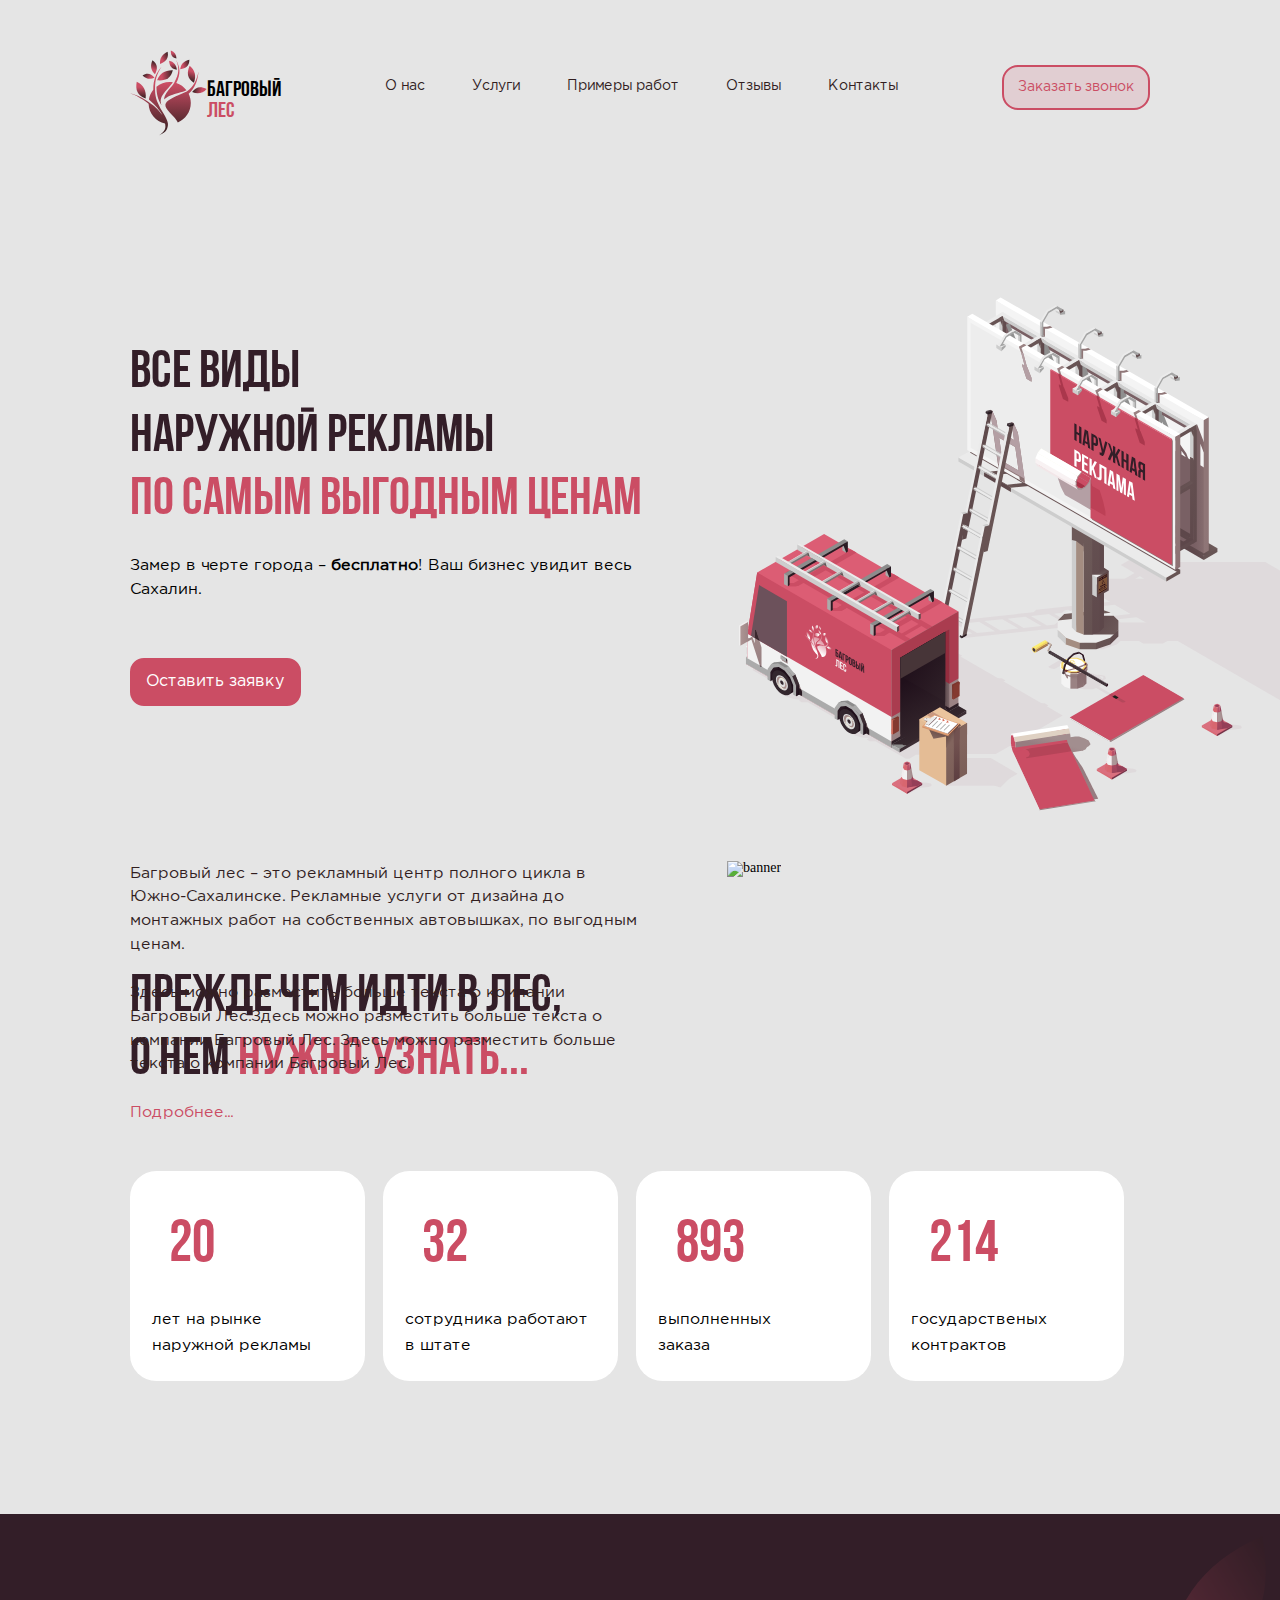
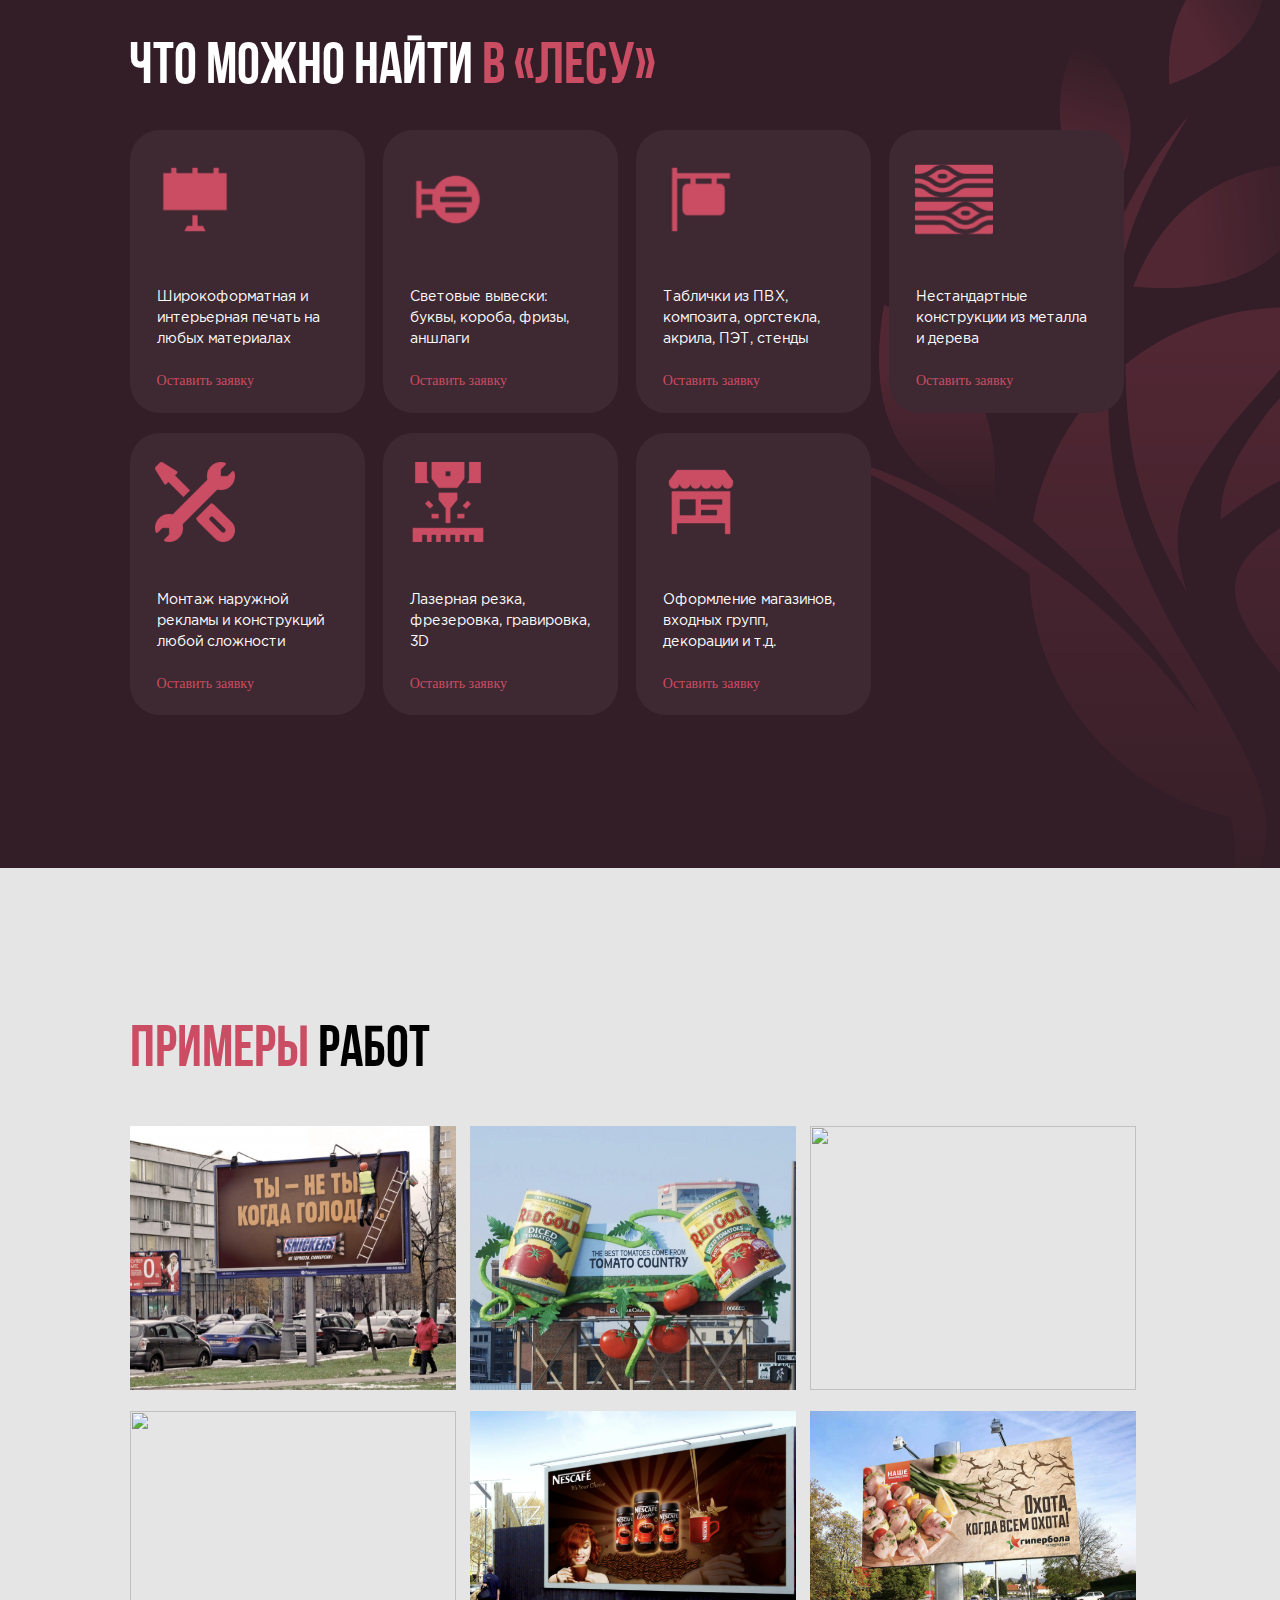
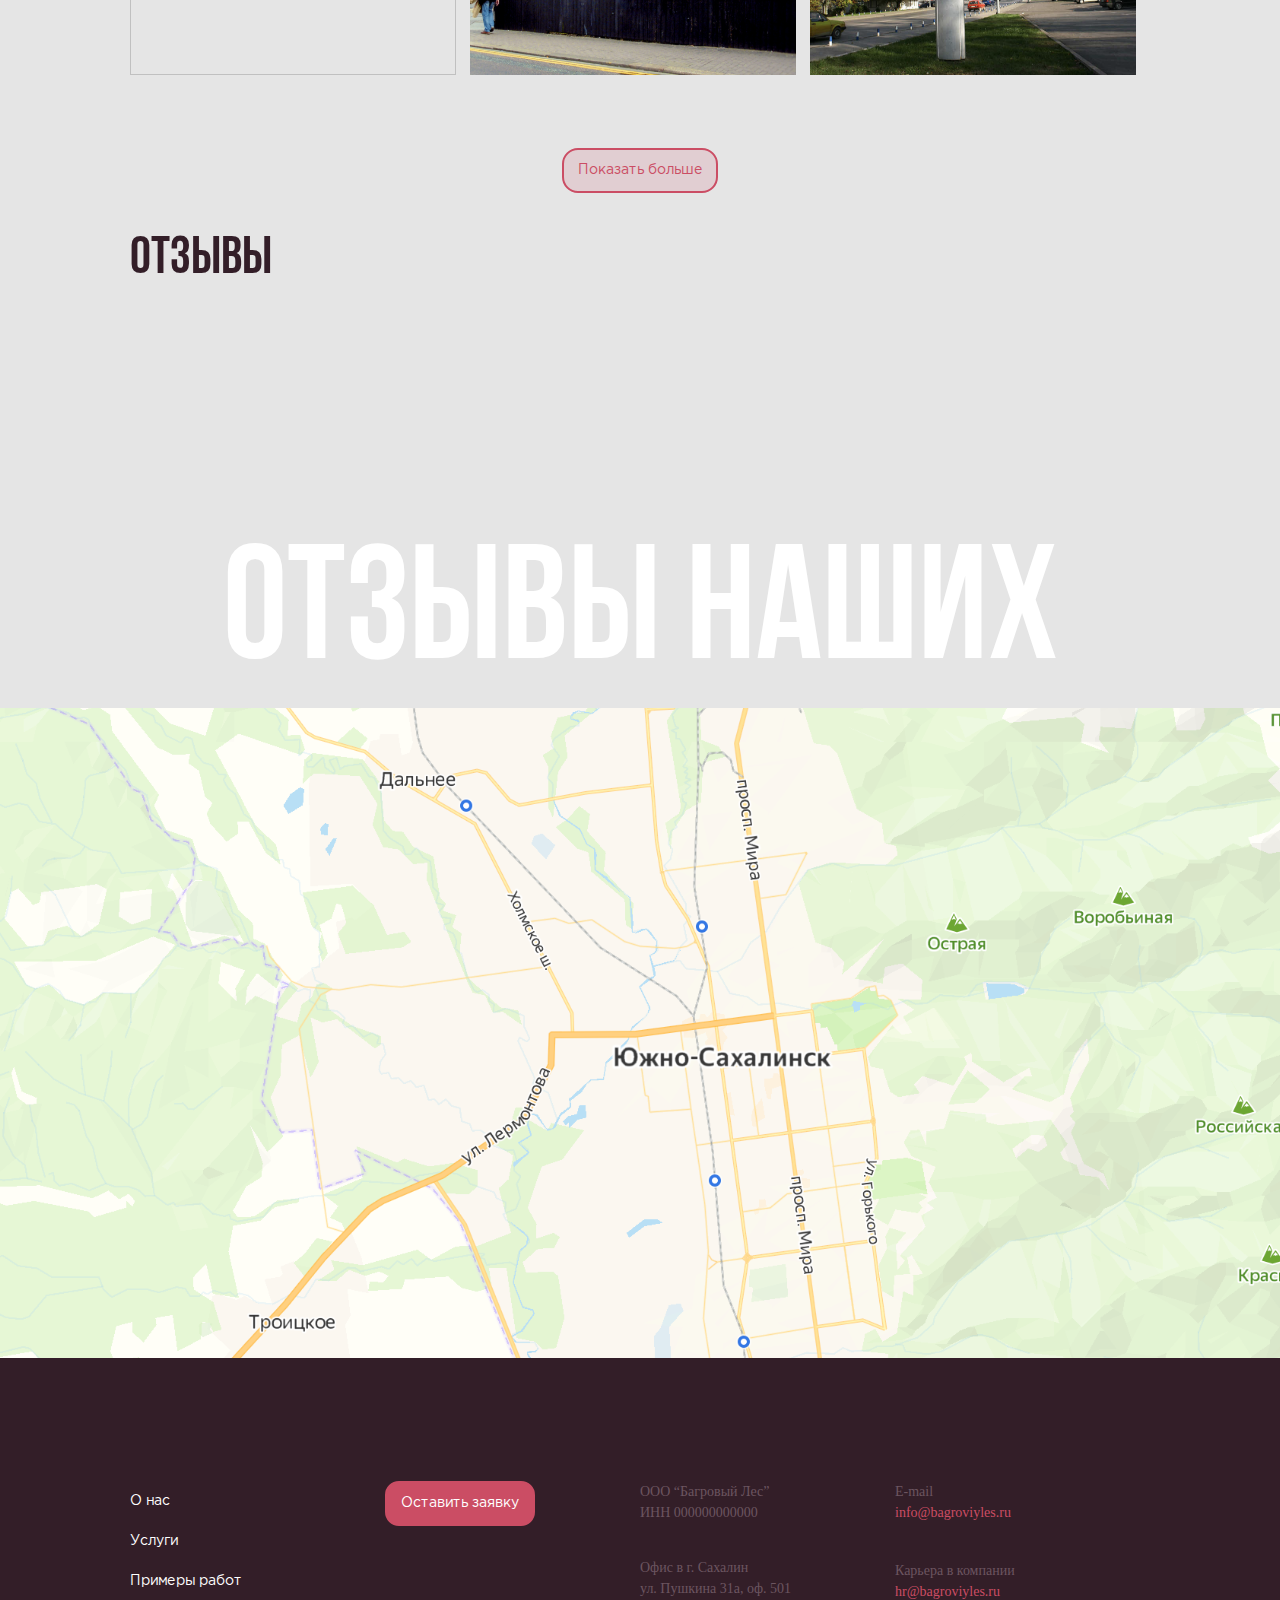
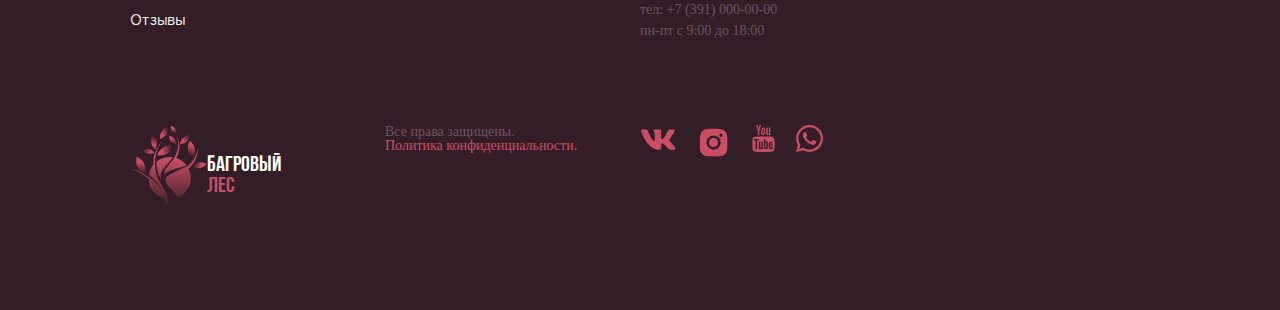
==== commit 3c6c86dd: "Add footer" ====
--- a/forest.html
+++ b/forest.html
@@ -300,11 +300,11 @@
 								</div>
 							</div>
 							<div class="footer_flex third">
-								<section class="footer_flex_third up">
+								<section class="footer_flex_third">
 									<p>ООО “Багровый Лес”</p>
 									<p>ИНН 000000000000</p>
 								</section>
-								<section class="footer_flex_third down">
+								<section class="footer_flex_third">
 									<p>Офис в г. Сахалин</p>
 									<p>ул. Пушкина 31а, оф. 501</p>
 									<p>тел: +7 (391) 000-00-00</p>
@@ -314,14 +314,14 @@
 							<div class="footer_flex four">
 								<section class="footer_flex_four up">
 									<p>E-mail</p>
-									<p>info@bagroviyles.ru</p>
+									<p><a href="">info@bagroviyles.ru</a></p>
 								</section>
 								<section class="footer_flex_four down">
 									<p>Карьера в компании</p>
-									<p>hr@bagroviyles.ru</p>
+									<p><a href="">hr@bagroviyles.ru</a></p>
 								</section>
 							</div>
-							<div class="footer_flex logo">
+							<div class="footer_flex five">
 								<div class="header_logo">
 									<img src="img/Group 148.svg" alt="logo" width="76.97px" height="86.41">
 									<div class="header_logo_forest">
@@ -332,7 +332,7 @@
 							</div>
 							<div class="footer_flex six">
 								<p>Все права защищены.</p>
-								<p>Политика конфиденциальности.</p>
+								<a href="">Политика конфиденциальности.</a>
 							</div>
 							<div class="footer_flex seven">
 								<ul>
--- a/forest.css
+++ b/forest.css
@@ -334,14 +334,61 @@
 }
 
 .footer_flex {
-	display: inline-block;
-	width: 23%;
-	border: 1px solid #fff;
+	width: 25%;
 }
 
 .first {
 	color: #fff;
 	font-family: "Gotham Pro";
-	font-size: 16px;
+	font-size: 14px;
 	line-height: 40px;
+}
+.first a {
+	color: #fff;
+}
+.footer_flex_conteiner {
+	display: flex;
+  flex-wrap: wrap;
+  align-content: flex-start;
+  margin-top: 108px;
+}
+.footer_flex {
+	margin-bottom: 84px;
+}
+.second button{
+font-size: 14px;
+}
+.footer_flex_third {
+	font-size: 14px;
+	line-height: 150%;
+	color: #6C5560;;
+}
+.third {
+	display: flex;
+	flex-wrap: wrap;
+	align-content: space-between;
+}
+.four {
+	font-size: 14px;
+	line-height: 150%;
+	color: #6C5560;;
+}
+.four a{
+	color: #CB4D64;;
+}
+.up {
+	margin-bottom: 37px;
+}
+.five p:first-child {
+color: #fff;
+}
+.six p{
+	color: #6C5560;
+}
+.six a {
+	color: #CB4D64;
+}
+.seven li{
+	display: inline-block;
+	margin-right: 15px;
 }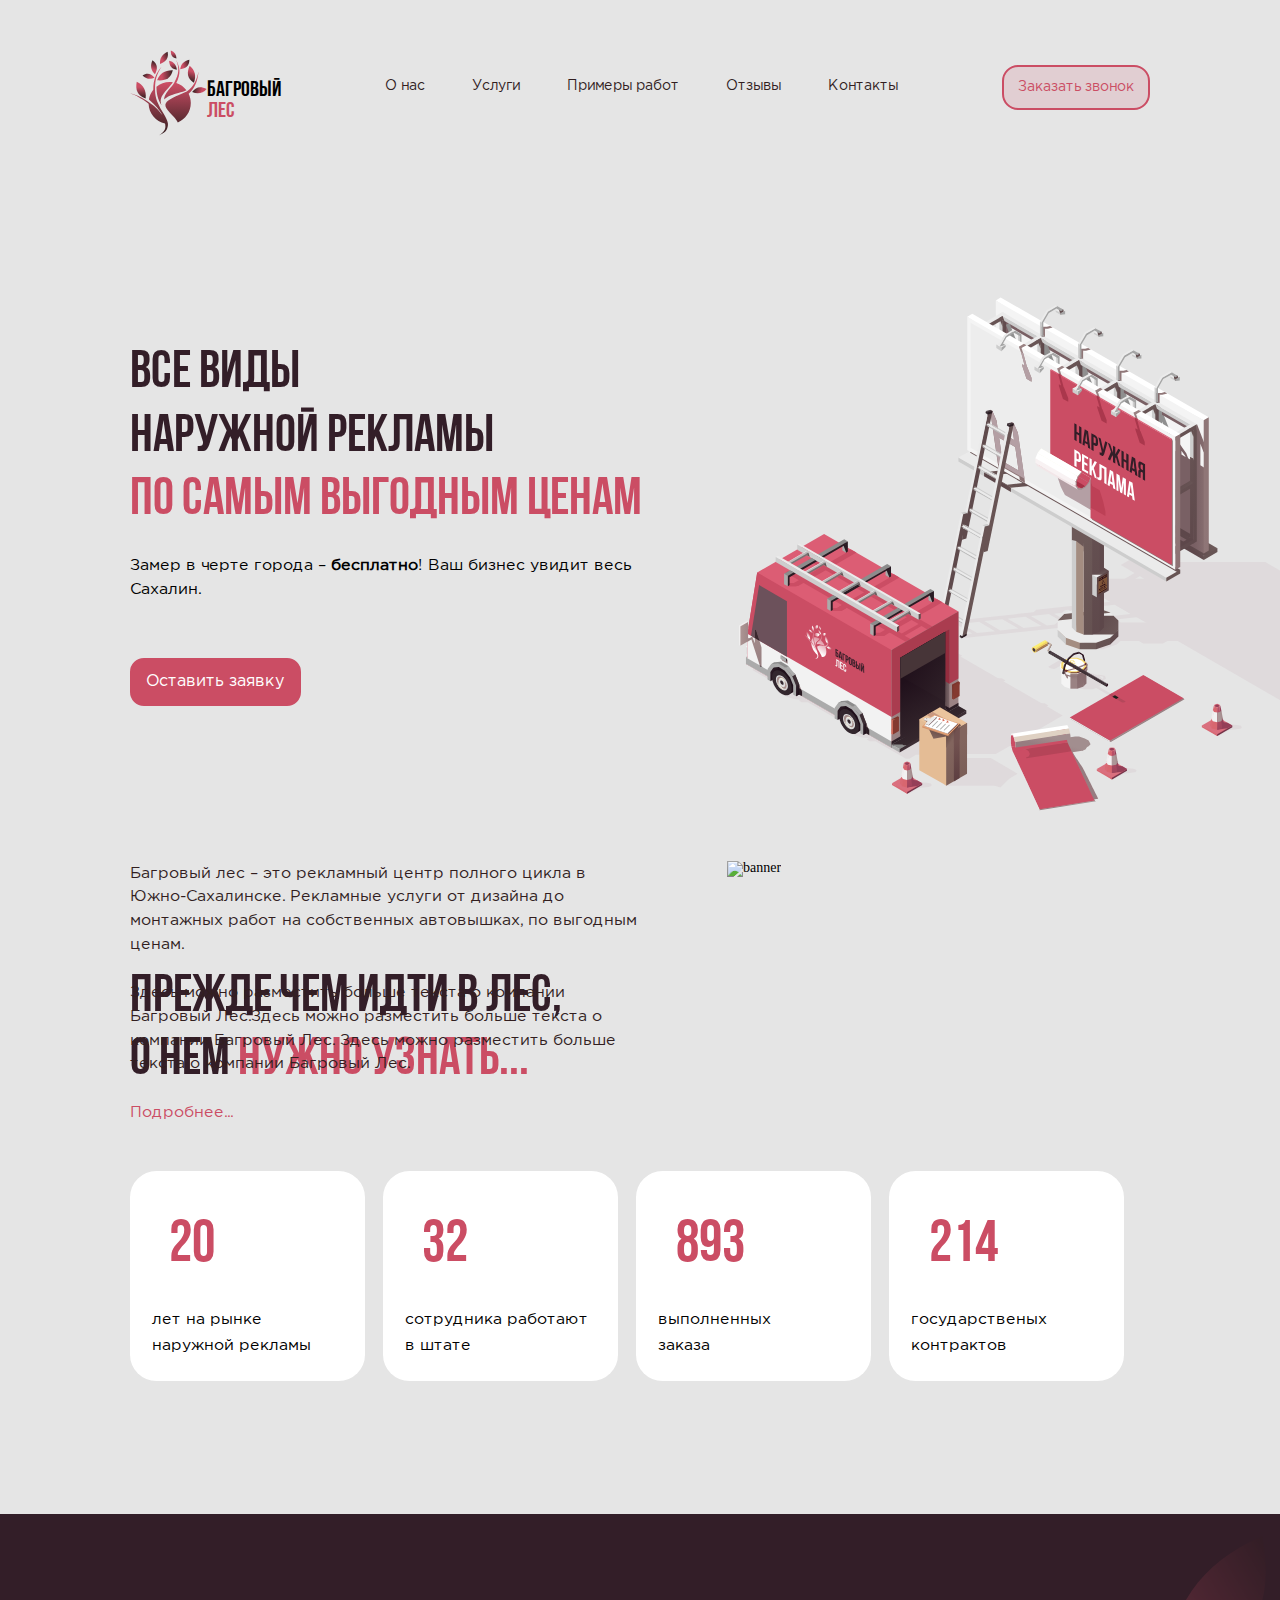
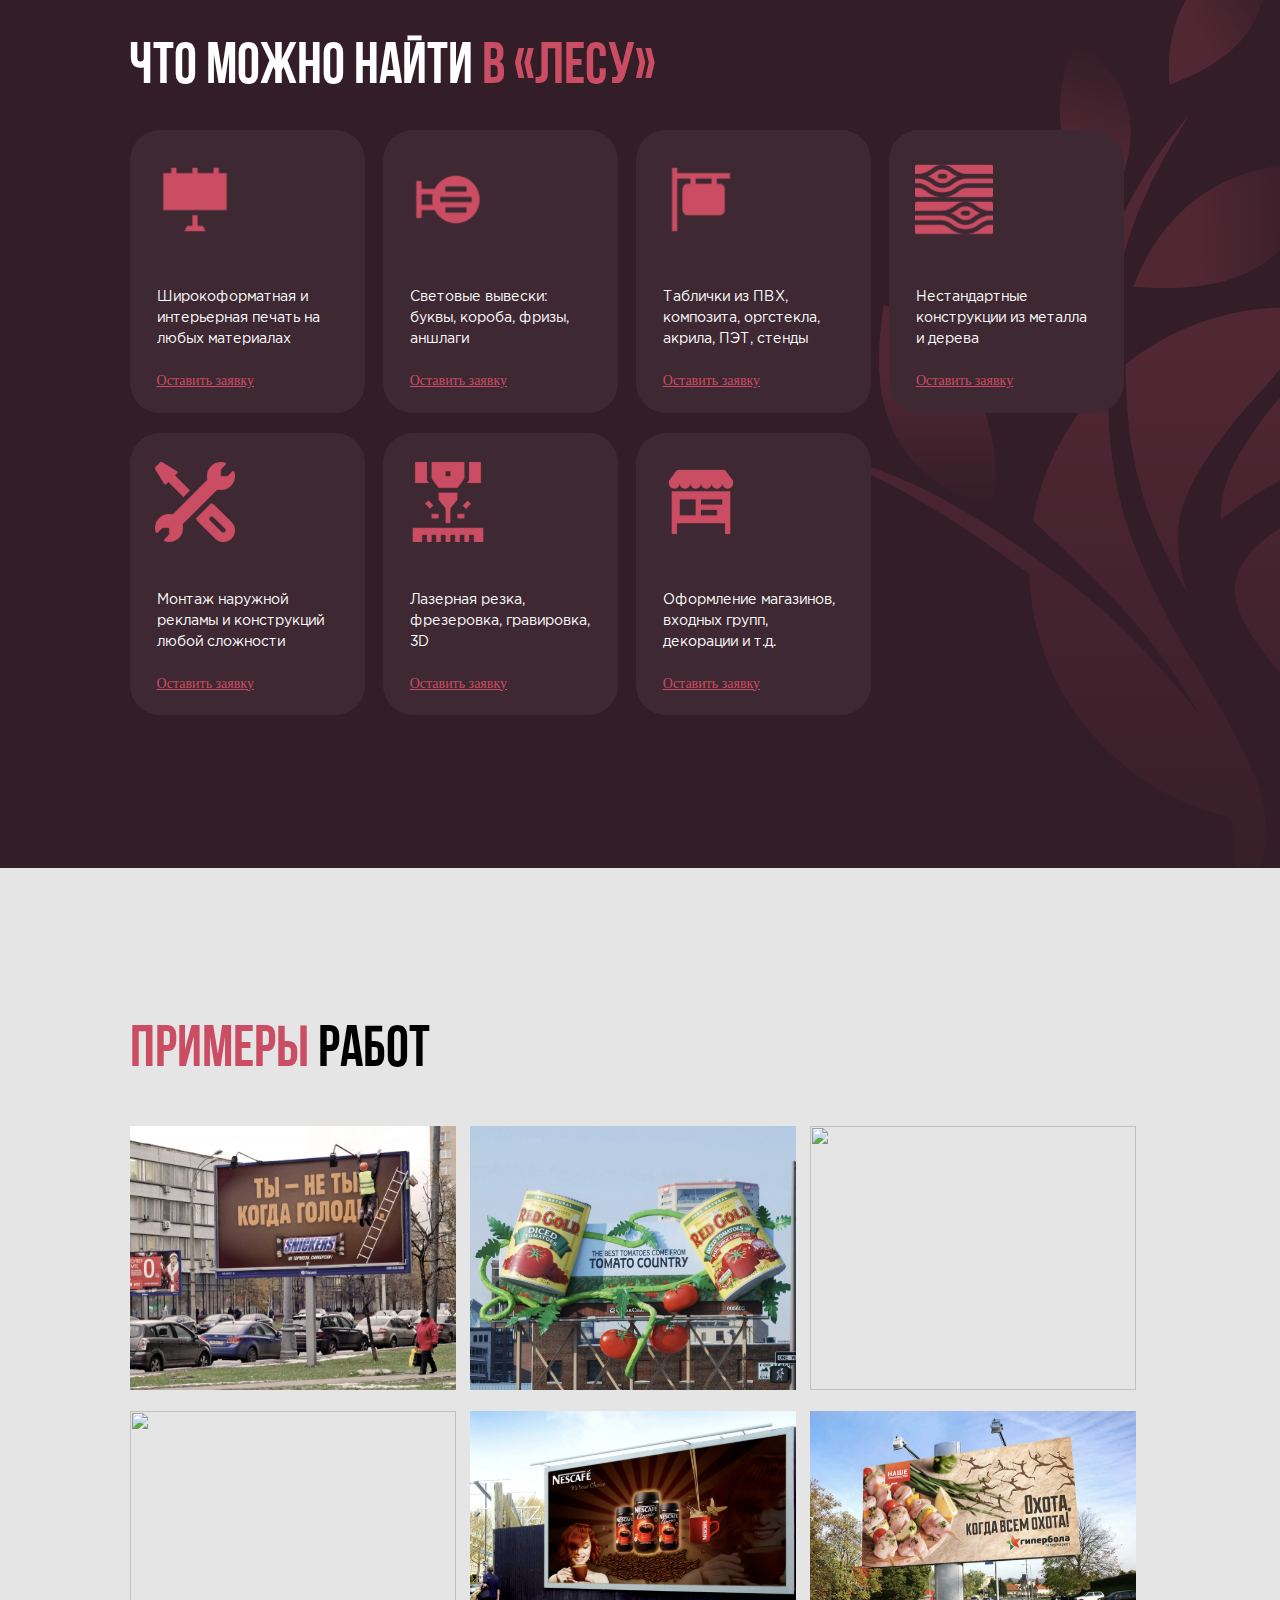
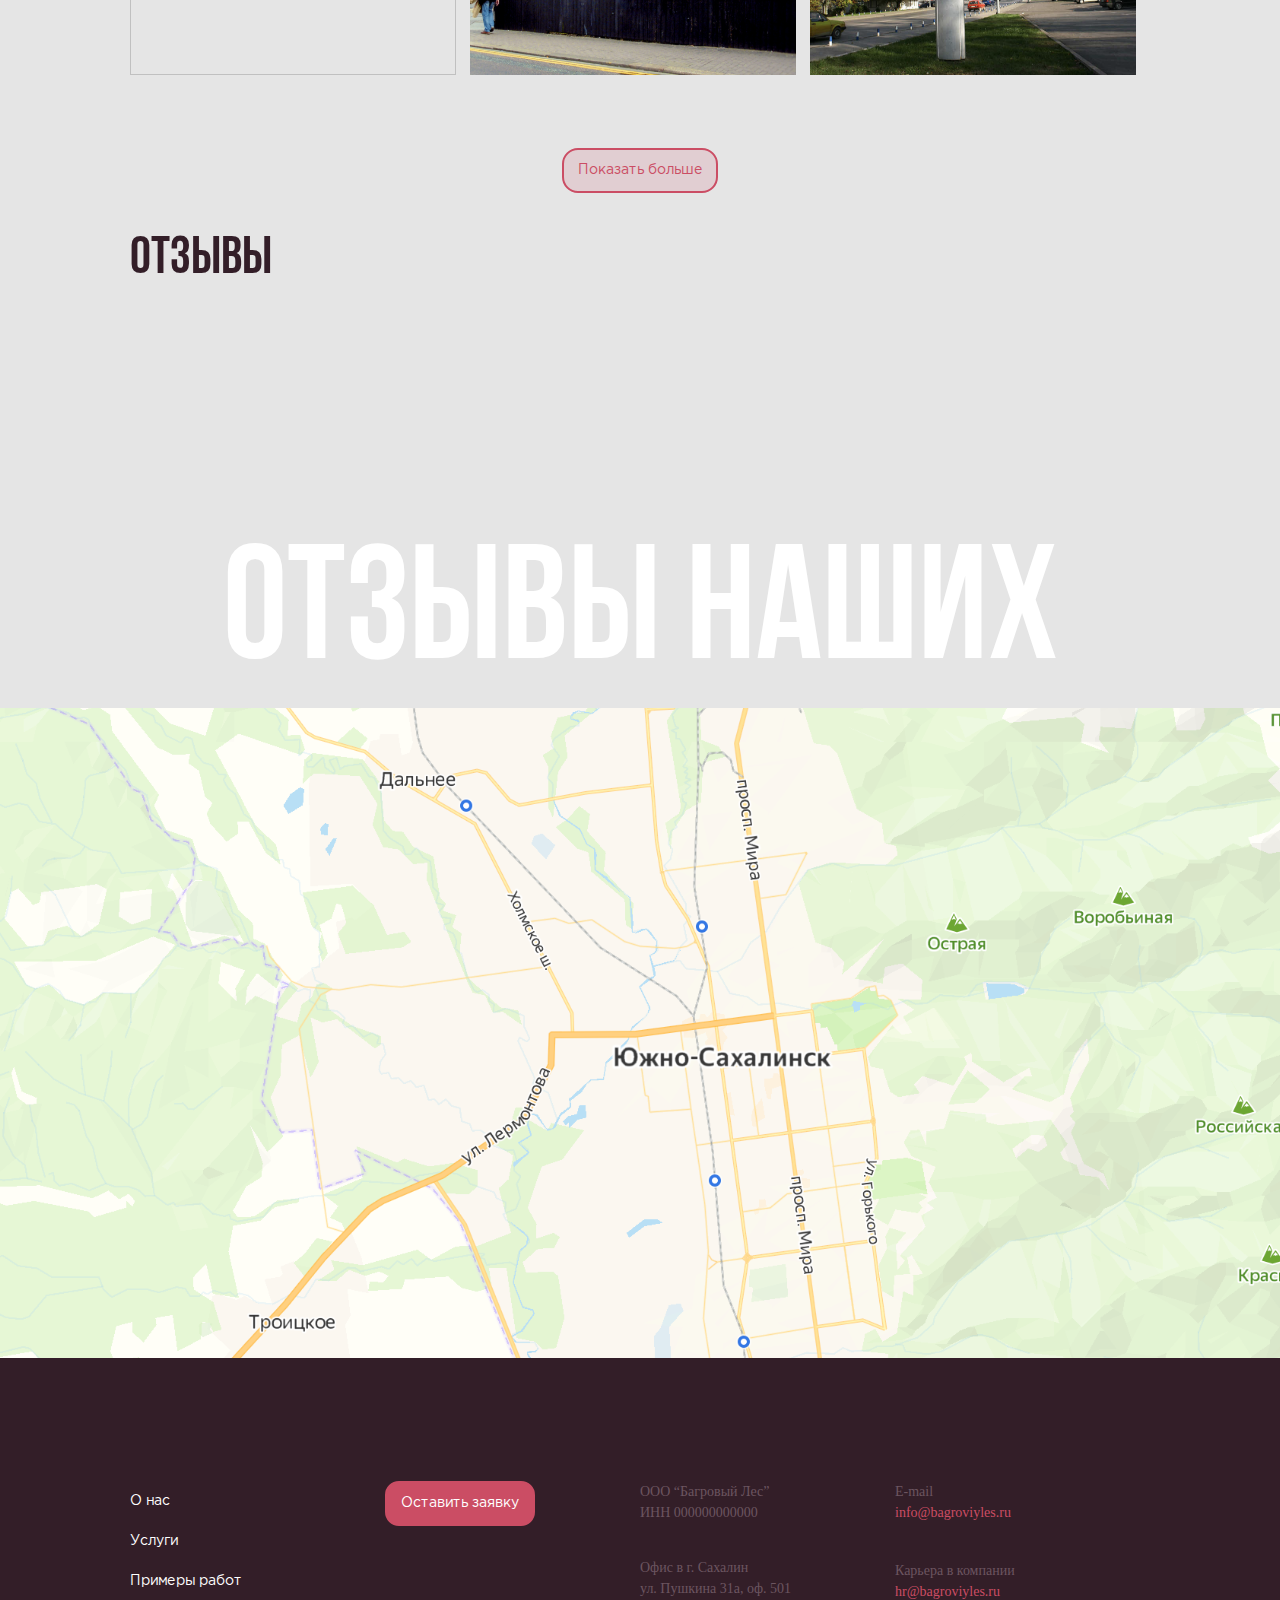
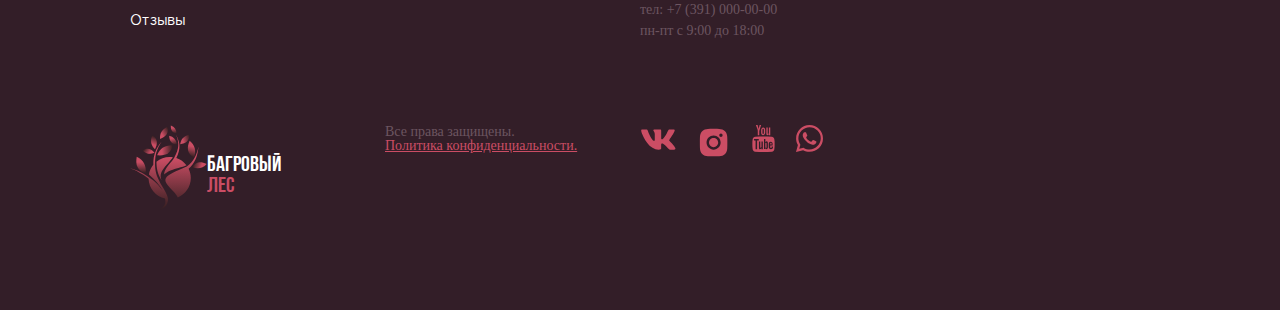
==== commit b8e5d957: "Add adapt fotter" ====
--- a/forest.html
+++ b/forest.html
@@ -337,7 +337,7 @@
 							<div class="footer_flex seven">
 								<ul>
 									<li><a href=""><img src="img/vk.svg"></a></li>
-									<li><a href=""><img src="img/inst.svg" </a></li>
+									<li><a href=""><img src="img/inst.svg"></a></li>
 									<li><a href=""><img src="img/youtube.svg"></a></li>
 									<li><a href=""><img src="img/wa.svg"></a></li>
 								</ul>
--- a/forest.css
+++ b/forest.css
@@ -287,6 +287,7 @@
 	line-height: 1.5rem;
 	/* border-bottom: #CB4D64 0.5px solid; */
 	margin: 0 1.9rem 2.1rem 1.9rem;
+	text-decoration: underline;
 }
 
 
@@ -387,6 +388,7 @@
 }
 .six a {
 	color: #CB4D64;
+	text-decoration: underline;
 }
 .seven li{
 	display: inline-block;
--- a/media.css
+++ b/media.css
@@ -312,3 +312,69 @@
 }
 
 
+.footer_flex {
+	width: 50%;
+}
+.footer_flex {
+	margin-bottom: 47px;
+}
+.footer_flex_conteiner > .first {order: 1;}
+.footer_flex_conteiner > .second {order: 5;}
+.footer_flex_conteiner > .third {order: 2;}
+.footer_flex_conteiner > .four {order: 3;}
+.footer_flex_conteiner > .five {order: 6;}
+.footer_flex_conteiner > .six {order: 7;}
+.footer_flex_conteiner > .seven {order: 4;}
+
+
+.footer_flex_conteiner {
+	font-size: 8px;
+	line-height: 15px;
+	margin-top: 47px;
+}
+.first a {
+	font-size: 12px;
+	line-height: 30px;
+}
+.four {
+	width: 100%;
+	/* display: flex; */
+	/* justify-content: space-between;*/
+} 
+.footer_flex_four {
+	display: inline-block;
+}
+.up {
+margin-right: 25px;
+}
+.seven {
+	width: 100%;
+	display: flex;
+	justify-content: space-between;
+}
+.seven li {
+	padding-left:10px;
+}
+.seven img { width: 18.36px; height: 18.36px;}
+
+.second {
+width: 100%;
+}
+.second button{
+	width: 100%;
+	font-size: 12px;
+	}
+.five {width: 100%;}
+.five img {
+	width: 46.18px;
+	height: 51.8px;
+}
+.five p {
+font-size: 15.23px;
+line-height: 14.47px;
+}
+.six {
+	font-size: 10px;
+	line-height: 15px;
+	font-weight: 400;
+}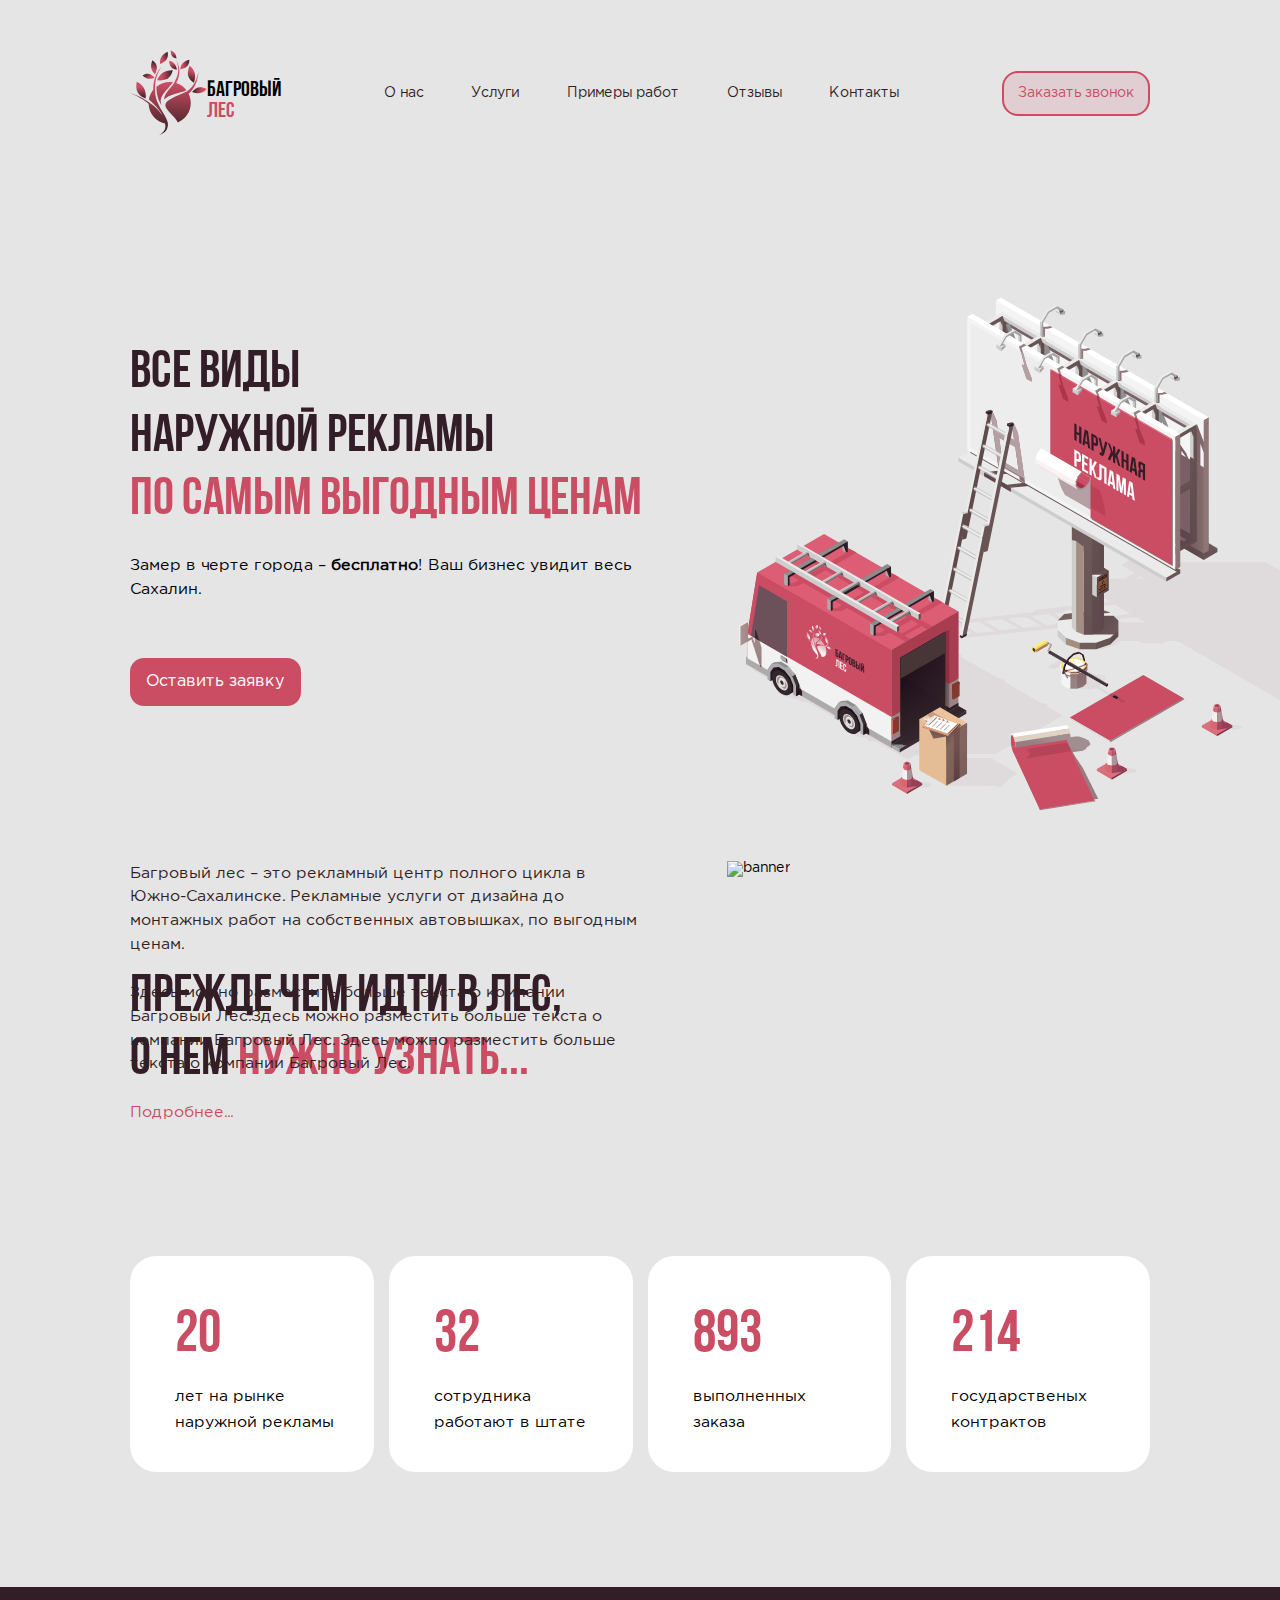
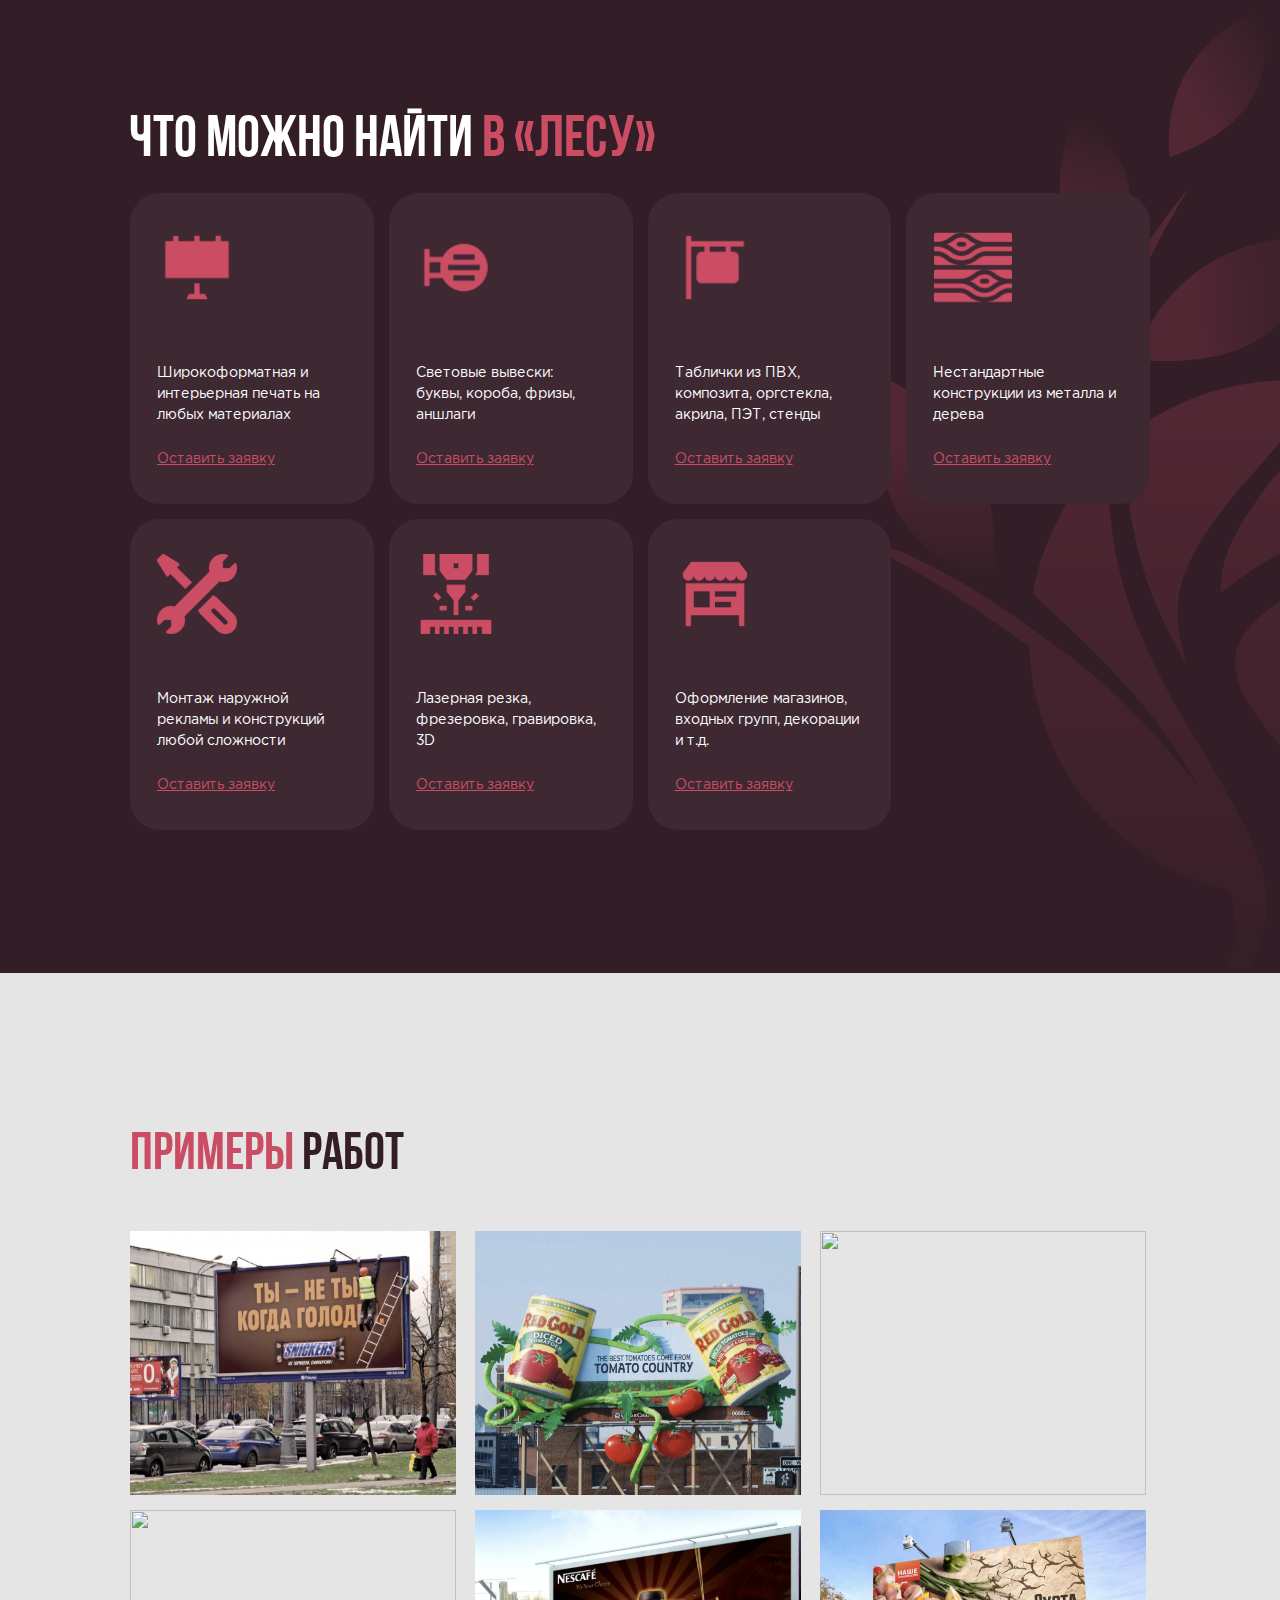
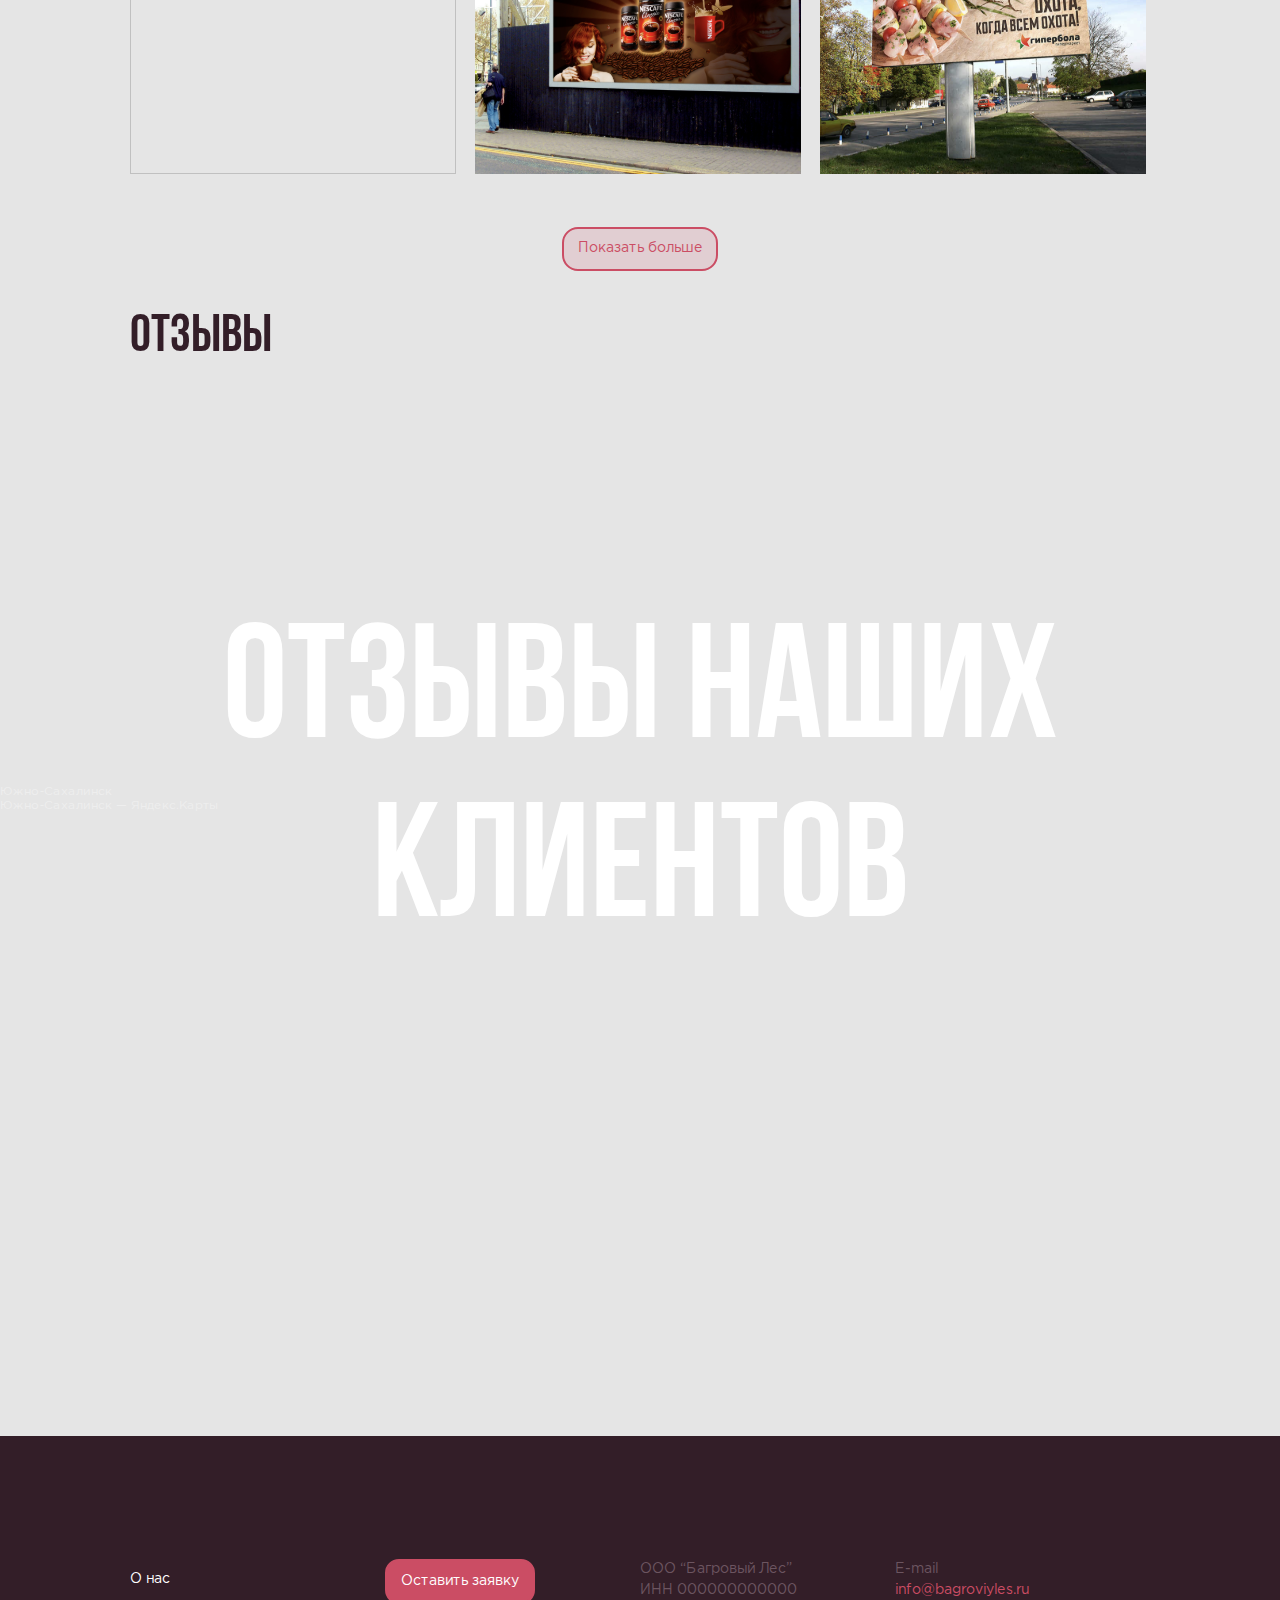
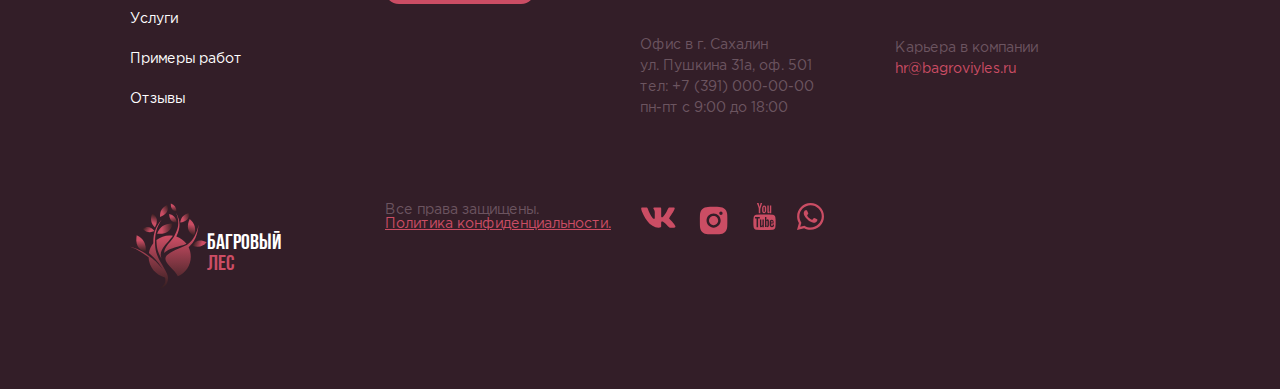
==== commit 5e652499: "Adapt diffrent px" ====
--- a/forest.html
+++ b/forest.html
@@ -46,7 +46,7 @@
 									<li><a href="#service">Услуги</a></li>
 									<li><a href="#example">Примеры работ</a></li>
 									<li><a href="#reviews">Отзывы</a></li>
-									<li><a href="#">Контакты</a></li>
+									<li><a href="#contacts">Контакты</a></li>
 								</ul>
 							</div>
 							<div class="call">
@@ -63,13 +63,11 @@
 						<div class="banner_row">
 							<div class="banner_body_right">
 								<div class="banner_body_one">
-									<p class="type">ВСЕ ВИДЫ</p>
-									<p class="type">НАРУЖНОЙ РЕКЛАМЫ</p>
-									<p class="type type_color">ПО САМЫМ ВЫГОДНЫМ ЦЕНАМ</p>
-								</div>
-								<div class="banner_body_two">
-									<p>Замер в черте города – <b>бесплатно</b>! Ваш бизнес увидит весь Сахалин.</p>
-								</div>
+									<h1 class="type">ВСЕ ВИДЫ</br> НАРУЖНОЙ РЕКЛАМЫ</br><span class=".type_color"> ПО САМЫМ
+											ВЫГОДНЫМ ЦЕНАМ</span></h1>
+								</div>
+								<p class="banner_body_two">Замер в черте города – <b>бесплатно</b>! Ваш бизнес увидит весь
+									Сахалин.</p>
 								<div class="app">
 									<button class="btn btn_app">Оставить заявку</button>
 								</div>
@@ -86,8 +84,8 @@
 						<div class="about_row">
 							<div class="about_flex">
 								<div class="about_left">
-									<p id="about" class="type">ПРЕЖДЕ ЧЕМ ИДТИ В ЛЕС,</p>
-									<p class="type">О НЕМ<SPAN> НУЖНО УЗНАТЬ...</SPAN></p>
+									<h2 id="about" class="type">ПРЕЖДЕ ЧЕМ ИДТИ В ЛЕС,</br> О НЕМ<SPAN> НУЖНО УЗНАТЬ...</SPAN>
+									</h2>
 								</div>
 								<div class="about_right">
 									<img src="img/card.svg" width="428.096" height="569.3" alt="banner">
@@ -107,9 +105,6 @@
 					</div>
 				</div>
 
-
-
-
 				<section class="item">
 					<div class="container">
 						<div class="item_row">
@@ -163,8 +158,41 @@
 								<div class="service_items_icon">
 									<img src="img/1.svg" width="80" height="80">
 								</div>
+								<p class="service_items_text">Широкоформатная и интерьерная печать на любых материалах</p>
+								<p class="demand">Оставить заявку</p>
+							</div>
+
+							<div class="service_items">
+								<div class="service_items_icon">
+									<img src="img/2.svg" width="80" height="80">
+								</div>
+								<p class="service_items_text">Световые вывески: буквы, короба, фризы, аншлаги </p>
+								<p class="demand">Оставить заявку</p>
+							</div>
+
+							<div class="service_items">
+								<div class="service_items_icon">
+									<img src="img/3.svg" width="80" height="80">
+								</div>
+								<p class="service_items_text">Таблички из ПВХ, композита, оргстекла, акрила, ПЭТ, стенды </p>
+								<p class="demand">Оставить заявку</p>
+							</div>
+
+							<div class="service_items">
+								<div class="service_items_icon">
+									<img src="img/4.svg" width="80" height="80">
+								</div>
+								<p class="service_items_text">Нестандартные конструкции из металла и дерева </p>
+								<p class="demand">Оставить заявку</p>
+							</div>
+
+
+							<div class="service_items">
+								<div class="service_items_icon">
+									<img src="img/5.svg" width="80" height="80">
+								</div>
 								<div class="service_items_text">
-									<p>Широкоформатная и интерьерная печать на любых материалах</p>
+									<p>Монтаж наружной рекламы и конструкций любой сложности</p>
 								</div>
 								<div class="service_form">
 									<form action="" class="demand">Оставить заявку</form>
@@ -173,10 +201,10 @@
 
 							<div class="service_items">
 								<div class="service_items_icon">
-									<img src="img/2.svg" width="80" height="80">
+									<img src="img/6.svg" width="80" height="80">
 								</div>
 								<div class="service_items_text">
-									<p>Световые вывески: буквы, короба, фризы, аншлаги </p>
+									<p>Лазерная резка, фрезеровка, гравировка, 3D</p>
 								</div>
 								<div class="service_form">
 									<form action="" class="demand">Оставить заявку</form>
@@ -185,64 +213,10 @@
 
 							<div class="service_items">
 								<div class="service_items_icon">
-									<img src="img/3.svg" width="80" height="80">
-								</div>
-								<div class="service_items_text">
-									<p>Таблички из ПВХ, композита, оргстекла, акрила, ПЭТ, стенды </p>
-								</div>
-								<div class="service_form">
-									<form action="" class="demand">Оставить заявку</form>
-								</div>
-							</div>
-
-
-							<div class="service_items">
-								<div class="service_items_icon">
-									<img src="img/4.svg" width="80" height="80">
-								</div>
-								<div class="service_items_text">
-									<p>Нестандартные конструкции из металла и дерева </p>
-								</div>
-								<div class="service_form">
-									<form action="" class="demand">Оставить заявку</form>
-								</div>
-							</div>
-
-
-							<div class="service_items">
-								<div class="service_items_icon">
-									<img src="img/5.svg" width="80" height="80">
-								</div>
-								<div class="service_items_text">
-									<p>Монтаж наружной рекламы и конструкций любой сложности</p>
-								</div>
-								<div class="service_form">
-									<form action="" class="demand">Оставить заявку</form>
-								</div>
-							</div>
-
-							<div class="service_items">
-								<div class="service_items_icon">
-									<img src="img/6.svg" width="80" height="80">
-								</div>
-								<div class="service_items_text">
-									<p>Лазерная резка, фрезеровка, гравировка, 3D</p>
-								</div>
-								<div class="service_form">
-									<form action="" class="demand">Оставить заявку</form>
-								</div>
-							</div>
-
-							<div class="service_items">
-								<div class="service_items_icon">
 									<img src="img/7.svg" width="80" height="80">
 								</div>
-								<div class="service_items_text">
-									<p>Оформление магазинов, входных групп, декорации и т.д.</p>
-								</div>
-								<div class="service_form">
-									<form action="" class="demand">Оставить заявку</form>
-								</div>
+								<p class="service_items_text">Оформление магазинов, входных групп, декорации и т.д.</p>
+								<p class="demand">Оставить заявку</p>
 							</div>
 						</div>
 					</div>
@@ -252,7 +226,7 @@
 				<section class="example">
 					<div class="container">
 						<div class="example_header">
-							<h2 id="example" class="example_text"><span>Примеры</span> работ</h2>
+							<h2 id="example" class="type"><span>Примеры</span> работ</h2>
 						</div>
 						<div class="example_flex">
 							<div class="example_img"><img src="img/ex1.svg" width="325.6" height="264"></div>
@@ -278,14 +252,22 @@
 				</section>
 
 				<section class="map">
-					<img src="img/map.svg">
+					<div style="position:relative;overflow:hidden;"><a
+							href="https://yandex.ru/maps/80/yuzhno-sakhalinsk/?utm_medium=mapframe&utm_source=maps"
+							style="color:#eee;font-size:12px;position:absolute;top:0px;">Южно‑Сахалинск</a>
+						<a href="https://yandex.ru/maps/80/yuzhno-sakhalinsk/?ll=142.732822%2C46.966560&utm_medium=mapframe&utm_source=maps&z=13.34"
+							style="color:#eee;font-size:12px;position:absolute;top:14px;">Южно‑Сахалинск — Яндекс.Карты</a>
+						<iframe src="https://yandex.ru/map-widget/v1/-/CCUyBZTI3D" width="100%" height="650px" frameborder="1"
+							allowfullscreen="true" style="position:relative; object-fit: cover;"></iframe>
+					</div>
+					<!-- <img src="img/map.svg"> -->
 				</section>
 			</main>
 
 			<footer>
 				<div class="container">
 					<div class="footer_row">
-						<div class="footer_flex_conteiner">
+						<div id="contacts" class="footer_flex_conteiner">
 							<div class="footer_flex first">
 								<ul>
 									<li><a href="#about">О нас</a></li>
--- a/forest.css
+++ b/forest.css
@@ -39,6 +39,7 @@
 	height: 100%;
 	line-height: 1;
 	font-size: 1rem;
+	font-family: "Gotham Pro";
 }
 .wrapper {
 background: #E5E5E5;
@@ -73,7 +74,7 @@
 	display: inline-block;
 }
 .we {
-	padding-top: 2.1rem;
+	/* padding-top: 2.1rem; */
 	justify-content: space-between;
 	font-size: 1rem;
 }
@@ -89,7 +90,6 @@
 	background: rgba(203, 77, 100, 0.15);
    border: 2px solid #CB4D64;
    border-radius: 16px;
-	font-family: "Gotham Pro";
 	font-size: 1rem;
 	color: #CB4D64;
 
@@ -97,10 +97,11 @@
 .we a {
 	margin: 1.56rem;
 	color: #321E1F;
-	font-family: "Gotham Pro";
 }
 .header_body {
 	margin-top: 2.5rem;
+	display: flex;
+	align-items: center;
 }
 
 .header_logo_forest {
@@ -116,13 +117,12 @@
 	color: #CB4D64;;
 }
 .call {
-	margin-top: 1.1rem;
+	/* margin-top: 1.1rem; */
 }
 .btn_app {
 	padding: 0.99rem;
    border: 2px solid #CB4D64;
    border-radius: 16px;
-	font-family: "Gotham Pro";
 	background: #CB4D64;
    border-radius: 1rem;
 	color: #fff;
@@ -170,13 +170,11 @@
 span { color: #CB4D64;}
 .text {
 	font-size: 1.125rem;
-	font-family: "Gotham Pro";
 	color: #321E1F;
 	margin-top: 1.8rem;
 	line-height: 150%;
 }
 
-
 .about_flex {
 	display: flex;
 	flex-wrap: wrap;
@@ -203,17 +201,16 @@
 
 
 .item_flex {
-	margin-bottom: 8.4rem;
+	margin: 100px 0 100px 0;
+	display: grid;
+	grid-template-columns: repeat(4, 1fr);
+	gap: 15px;
 }
 .item_items {
-	/* max-width: 16.9rem;
-	max-height: 16.9rem; */
-	display: inline-block;/*чтобы в ряд шли блоки */
-	width: 23%;
    border-radius: 1.88rem;
 	background-color: #FFFFFF;
 	color: #CB4D64;
-	margin: 15px 15px 0 0;
+	padding: 43.34px 25px 35.08px 45px;
 }
 /* .item_items:last-child {
 	margin-left: 0;
@@ -221,19 +218,19 @@
 .item_items:hover {
 	background-color: #CB4D64;
 	color: #FFFFFF;
+	transition: 0.7s;
 }
 .item_items_numb {
 	font-family: "Bebas Neue Cyrillic";  
 	font-size: 4.2rem;
 	line-height: 4.5rem;
 	/* color: #CB4D64; */
-	margin: 2.7rem 10rem 2.5rem 2.81rem;
+	/* margin: 2.7rem 10rem 2.5rem 2.81rem; */
 }
 .item_items_text {
-	font-family: "Gotham Pro";
 	font-size: 1.12rem;
 	line-height: 1.68;
-	margin: 1.56rem;
+	margin-top: 1.56rem;
 }
 .item_items_text>p {
 	color: #000;
@@ -258,44 +255,38 @@
 
 .service_flex {
 	margin-bottom: 128px;
+	display: grid;
+	grid-template-columns: repeat(4, 1fr);
+	gap: 15px;
+
 }
 .service_items {
-	max-height: 20.18rem;
-	max-width: 16.87rem;
+	/* height: 300px; */
 	background: #3E2832;
 	border-radius: 30px;
-	display: inline-block;/**/
-	width: 23%;
-	margin: 10px 15px 10px 0;
-/* margin-left: 1.87rem; */
-}
-.service_items_icon {
-	margin: 2.1rem 10rem 3.4rem 1.8rem;
+	padding: 35px 31px 34px 27px;
+	display: flex;
+	flex-direction: column;
+}
+.service_items_icon img {
+	margin-bottom: 55px;
 }
 .service_items_text{
-	font-family: "Gotham Pro";
 	font-size: 1rem;
 	line-height: 1.5rem;
 	color: #FFFFFF;
-	margin: 0 1.9rem 1.4rem 1.9rem;
 }
 .demand {
 	color: #CB4D64;
 	font-size: 1rem;
 	line-height: 1.5rem;
-	font-size: 1rem;
-	line-height: 1.5rem;
-	/* border-bottom: #CB4D64 0.5px solid; */
-	margin: 0 1.9rem 2.1rem 1.9rem;
 	text-decoration: underline;
+	margin-top: 23px;
 }
 
 
 .example_img {
-	display: inline-block;
-	width: 33%;
-	margin-bottom: 1.5rem;
-	/* margin: 0 0.8rem 0.8rem 0; */
+	
 }
 .example_header {
 	font-family: "Bebas Neue Cyrillic";  
@@ -303,11 +294,12 @@
 	line-height: 4.5rem;
 	margin: 9.3rem 0 3.5rem;
 }
-/* .example_flex {
-	display: flex;
-	flex-wrap: wrap;
-	gap: 1.8rem;
-} */
+.example_flex { 
+display: grid;
+grid-template-columns: repeat(3, 1fr);
+gap: 15px;
+
+}
 .example_btn {
 	margin-top: 3.75rem;
 	text-align: center;
@@ -329,7 +321,9 @@
 	text-align: center;
 }
 
-
+.map {
+	height: 650px;
+}
 footer {
 	background: #331E28;
 }
@@ -393,4 +387,500 @@
 .seven li{
 	display: inline-block;
 	margin-right: 15px;
-}+}
+
+@media (max-width: 1160px) {
+.banner_body_left img {
+width: 515.18px;
+height: 359.57px;
+}
+.banner_body_left {
+	margin-right: -150px; 
+}
+}
+
+@media (max-width: 1100px) {
+	.type {font-size: 48px; } 
+.banner_body_left { 
+	margin-right: -50px;
+}
+.banner_body_two{ margin: 40px 0;}
+.about_right img {
+	width: 342.47px;
+	height: 455.44px;
+}
+.banner {
+	margin-top: 110px;
+	margin-bottom: 120px;
+	}
+.about_flex {
+	display: flex;
+	flex-wrap: wrap;
+}
+.about_right{
+	width: 30%;
+	margin-left: -100px;
+	margin-top: 100px;
+}
+.about_left {
+	margin-right: 265px;
+}
+
+.about_right img {
+	margin-top: -100px;
+	margin-bottom: -100px;
+}
+.about_three {
+	width: 50%;
+	margin-top: -220px;
+}
+.item_items {
+	padding: 41.34px 23px 32.08px 43px;
+}
+.item_flex {
+	gap: 12px;
+}
+.service_items_text{
+	font-size: 1rem;
+	line-height: 1.5rem;
+	color: #FFFFFF;
+	margin-top: 30px;
+}
+.service_items_icon img { width: 70px; height: 70px;}
+.service_items {
+padding: 32px 27px 32px 30px;
+}
+.example_flex img {
+	width: 293.04px;
+	height: 237.6px;
+}
+.first a {
+	font-size: 12px;
+}
+.footer_flex_conteiner {
+	margin-top: 90px;
+}
+}
+
+@media (max-width: 992px) {
+.service_items {
+	padding: 32px 20px 32px 25px;
+	}
+}
+
+@media (max-width: 992px) {
+	.service_items { padding: 32px 15px 32px 15px;}
+	}
+
+@media (max-width: 930px){
+	.example_flex img {
+		width: 263.7px;
+		height: 213.84px;
+	}
+	.service_items_icon img {
+		margin-bottom: 0px;
+	}
+}
+
+@media (max-width: 900px){
+.about_right img {
+	width: 307.8px;
+	height: 410px;
+}
+.service_items_icon img {
+margin-bottom: 35px;
+}
+.item_items {
+   border-radius: 1.88rem;
+	background-color: #FFFFFF;
+	color: #CB4D64;
+	padding: 28px 15.4px 22.46px 30px;
+}
+.item_items_numb {font-size: 50px;}
+.service_items img{
+margin-bottom: 10px;
+}
+.demand {
+	padding-bottom: 15px;
+	margin-top: 15px;
+}
+.service_items{
+padding: 22.5px 12.7px 23.8px 12.9px;
+}
+}
+
+@media (max-width: 893px){
+.header_logo img {
+	width: 69.27px;
+	height: 77.76px;
+}
+.header_logo_forest{font-size: 20px;}
+.we a {
+	font-size: 13px;
+	margin: 1.2rem;
+}
+.btn {font-size: 13px;}
+.banner {
+	margin-top: 90px;
+	margin-bottom: 90px;
+	}
+.type {font-size: 40px; line-height: 50px;}
+.banner_body_left img{ width: 441.59px; height: 308.2px;}
+.banner_body_two {margin: 30px 0;}
+.service_items img { margin-bottom: 5px;}
+.service_items_text { margin-top: 30px;}
+.what {font-size: 40px;}
+.service_header {margin: 50px 0 40px 0;}
+.footer_flex_conteiner {margin-top: 90px;}
+}
+
+@media (max-width: 868px) {
+.service_items{
+	padding: 22.5px 10px 23.8px 10px;
+	}
+}
+
+
+
+@media (max-width: 850px) {
+.example_flex img {
+	width: 227.52px;
+	height: 184.8px;
+}
+.service_items p{
+	font-size: 13px;
+	
+}
+.seven img {width: 33.3px; height: 19.8px;}
+.seven li{
+	margin-right: 7px;
+}
+.service_items img {
+	width: 60px;
+	height: 60px;
+}
+.example_header {
+	margin-top: 40px;
+}
+}
+
+@media (max-width: 800px) {
+.type {
+	font-size: 36px;
+}
+.what {
+	font-size: 36px;
+}
+.banner_body_left img { width: 367.99px; height: 256.83px;}
+.item_items {
+	padding: 11px 6px 8.9px 10px;
+}
+}
+
+@media (max-width: 796px) {
+.we a {
+	font-size: 13px;
+	margin: 0.8rem;
+}
+.service_items{
+	padding: 22.5px 8px 23.8px 5px;
+	}
+.banner {
+	margin-top: 70px;
+	margin-bottom: 70px;
+	}
+.item_items_numb {font-size: 45px;}
+.item_flex {
+	margin: 80px 0 80px 0;
+}
+}
+
+
+/*мобилка*/
+@media (max-width:768px) {
+	.service_flex {
+		margin-bottom: 100px;
+		display: grid;
+		grid-template-columns: repeat(3, 1fr);
+		gap: 15px;
+	}
+	.service_items{
+		padding: 22.5px 35px 23.8px 15px;
+		}
+}
+  @media (max-width: 750px) {
+	  .type {
+		  font-size: 30px;
+	  }
+	  .banner {
+		margin-top: 50px;
+		margin-bottom: 50px;
+		}
+		.service_items img {
+			width: 50px;
+			height: 50px;
+		}
+		.service_items{
+			padding: 22.5px 35px 17px 15px;
+			}
+		.example_header {
+			margin-top: 30px;
+		}
+
+		/**/
+		.footer_flex {
+			width: 50%;
+		}
+		.footer_flex {
+			margin-bottom: 47px;
+		}
+		.footer_flex_conteiner > .first {order: 1;}
+		.footer_flex_conteiner > .second {order: 5;}
+		.footer_flex_conteiner > .third {order: 2;}
+		.footer_flex_conteiner > .four {order: 3;}
+		.footer_flex_conteiner > .five {order: 6;}
+		.footer_flex_conteiner > .six {order: 7;}
+		.footer_flex_conteiner > .seven {order: 4;}
+		
+		
+		.footer_flex_conteiner {
+			font-size: 10px;
+			line-height: 15px;
+			margin-top: 47px;
+		}
+		.first a {
+			font-size: 12px;
+			line-height: 30px;
+		}
+		.four {
+			width: 71%;
+			display: flex;
+			justify-content: space-between;
+		} 
+		.third {
+			display: flex;
+			flex-direction: column;
+		}
+		.footer_flex_third {
+			margin-top: 10px;
+		}
+		.footer_flex_four {
+			/* display: inline-block; */
+			/* display: flex;
+			justify-content: space-between; */
+		}
+		.up {
+		margin-right: 25px;
+		}
+		.seven {
+			width: 100%;
+			display: flex;
+			justify-content: space-between;
+		}
+		.seven li {
+			padding-left:10px;
+		}
+		.seven img { width: 24.9px; height: 22.03px;}
+		
+		.second {
+		width: 100%;
+		text-align: center;
+		}
+		.second button{
+			width: 50%;
+			font-size: 12px;
+			}
+		.five {width: 100%;}
+		.five img {
+			width: 46.18px;
+			height: 51.8px;
+		}
+		.five p {
+		font-size: 15.23px;
+		line-height: 14.47px;
+		}
+		.six {
+			font-size: 10px;
+			line-height: 15px;
+			font-weight: 400;
+		}
+  }
+
+  @media (max-width: 700px) {
+	.about_right img {
+		width: 277.02px;
+		height: 369px;
+	}
+
+
+	.about_right{
+		margin-left: -150px;
+		margin-top: 100px;
+	}
+	
+	.about_right img {
+		margin-top: -100px;
+		margin-bottom: -100px;
+	}
+	.about_three {
+		width: 50%;
+		margin-top: -170px;
+	}
+	.example_flex img {
+		width: 204.768px;
+		height: 166.32px;
+	}
+	.four {
+		width: 71%;
+		display: flex;
+		justify-content: space-between;
+	} 
+	.we a {
+		font-size: 13px;
+		margin: 0.5rem;
+	}
+  }
+
+@media (max-width: 691px) {
+	.service_items{
+		padding: 22.5px 5px 17px 10px;
+		}
+}
+
+
+@media (max-width:665px) {
+.example_flex { 
+	display: grid;
+	grid-template-columns: repeat(2, 1fr);
+	gap: 15px;
+}
+.about_right img {
+	width: 249.02px;
+	height: 332.1px;
+}
+.about_right{
+	margin-left: -200px;
+	margin-top: 100px;
+}
+}
+
+@media (max-width:550px) {
+.item_flex {
+	margin: 100px 0 100px 0;
+	display: grid;
+	grid-template-columns: repeat(2, 1fr);
+	gap: 15px;
+}
+.item_items {
+	padding: 30px 18px 20px 30px;
+}
+.service_flex {
+	margin-bottom: 128px;
+	display: grid;
+	grid-template-columns: repeat(2, 1fr);
+	gap: 15px;
+}
+.service_items{
+	padding: 22.5px 5px 10px 15px;
+	}
+}
+/*6/7/8*/
+@media (max-width: 415px ) {
+	
+	.banner {
+		margin-top: 5px;
+		margin-bottom: 19.64px;
+		}
+		
+	.banner_body_one { 
+		padding-top: 10px;
+		width: 100%;
+		margin-top: 30px;
+		}
+	.type {
+		font-size: 1.7rem;
+		line-height: 1.8rem;
+	}
+	.banner_row {
+		display: flex;
+		flex-direction: column-reverse;
+	}
+	
+	.banner_body_left img {
+	width: 338.29px;
+	height: 236.11px;
+	}
+	.banner_body_two { 
+		margin: 1.9rem 3.4rem 4rem 0rem;
+		font-size: 1.13rem;
+		line-height: 1.7rem;
+		font-family: "Gotham Pro";
+	}
+	
+	.banner_body_two { 
+		margin: 1.25rem 0 1.87rem 0;
+		font-size: 0.75rem;
+		line-height: 1.12rem;
+		font-family: "Gotham Pro";
+	}
+	
+	.btn_app {
+		padding: 0.99rem;
+		border: 2px solid #CB4D64;
+		border-radius: 16px;
+		font-family: "Gotham Pro";
+		background: #CB4D64;
+		border-radius: 1rem;
+		color: #fff;
+		font-size: 0.75rem;
+		line-height: 0.82rem;
+	}
+	
+	
+	.about_flex{
+		margin-top: 112px;
+		display: flex;
+		flex-direction: column;
+	
+	}
+	.about_right img {
+		width: 281.98px;
+		height: 374.99;
+	}
+	.about_right img {
+		margin-top: -120px;
+		margin-bottom: -120px;
+		margin-left: 200px;
+	}
+	.about_three {
+		width: 100%;
+		margin-top: 60px;
+		font-size: 13px;
+	}
+	.text {
+		font-size: 0.75rem;
+		line-height: 150%;
+	}
+	.text span {
+		font-weight: 700;
+		text-decoration: underline;
+	}
+	.about_left{
+		width: 100%;
+	}
+	.item_items_numb {
+		font-size: 36px;
+	}
+	.item_items_text {
+		font-size: 13px;
+		line-height: 20px;
+	}
+	.item_items {
+	padding: 21px 13px 16px 22px;	
+	}
+	.example_img img {
+		width: 158.4px;
+		height: 129.6px;
+	}
+}
+
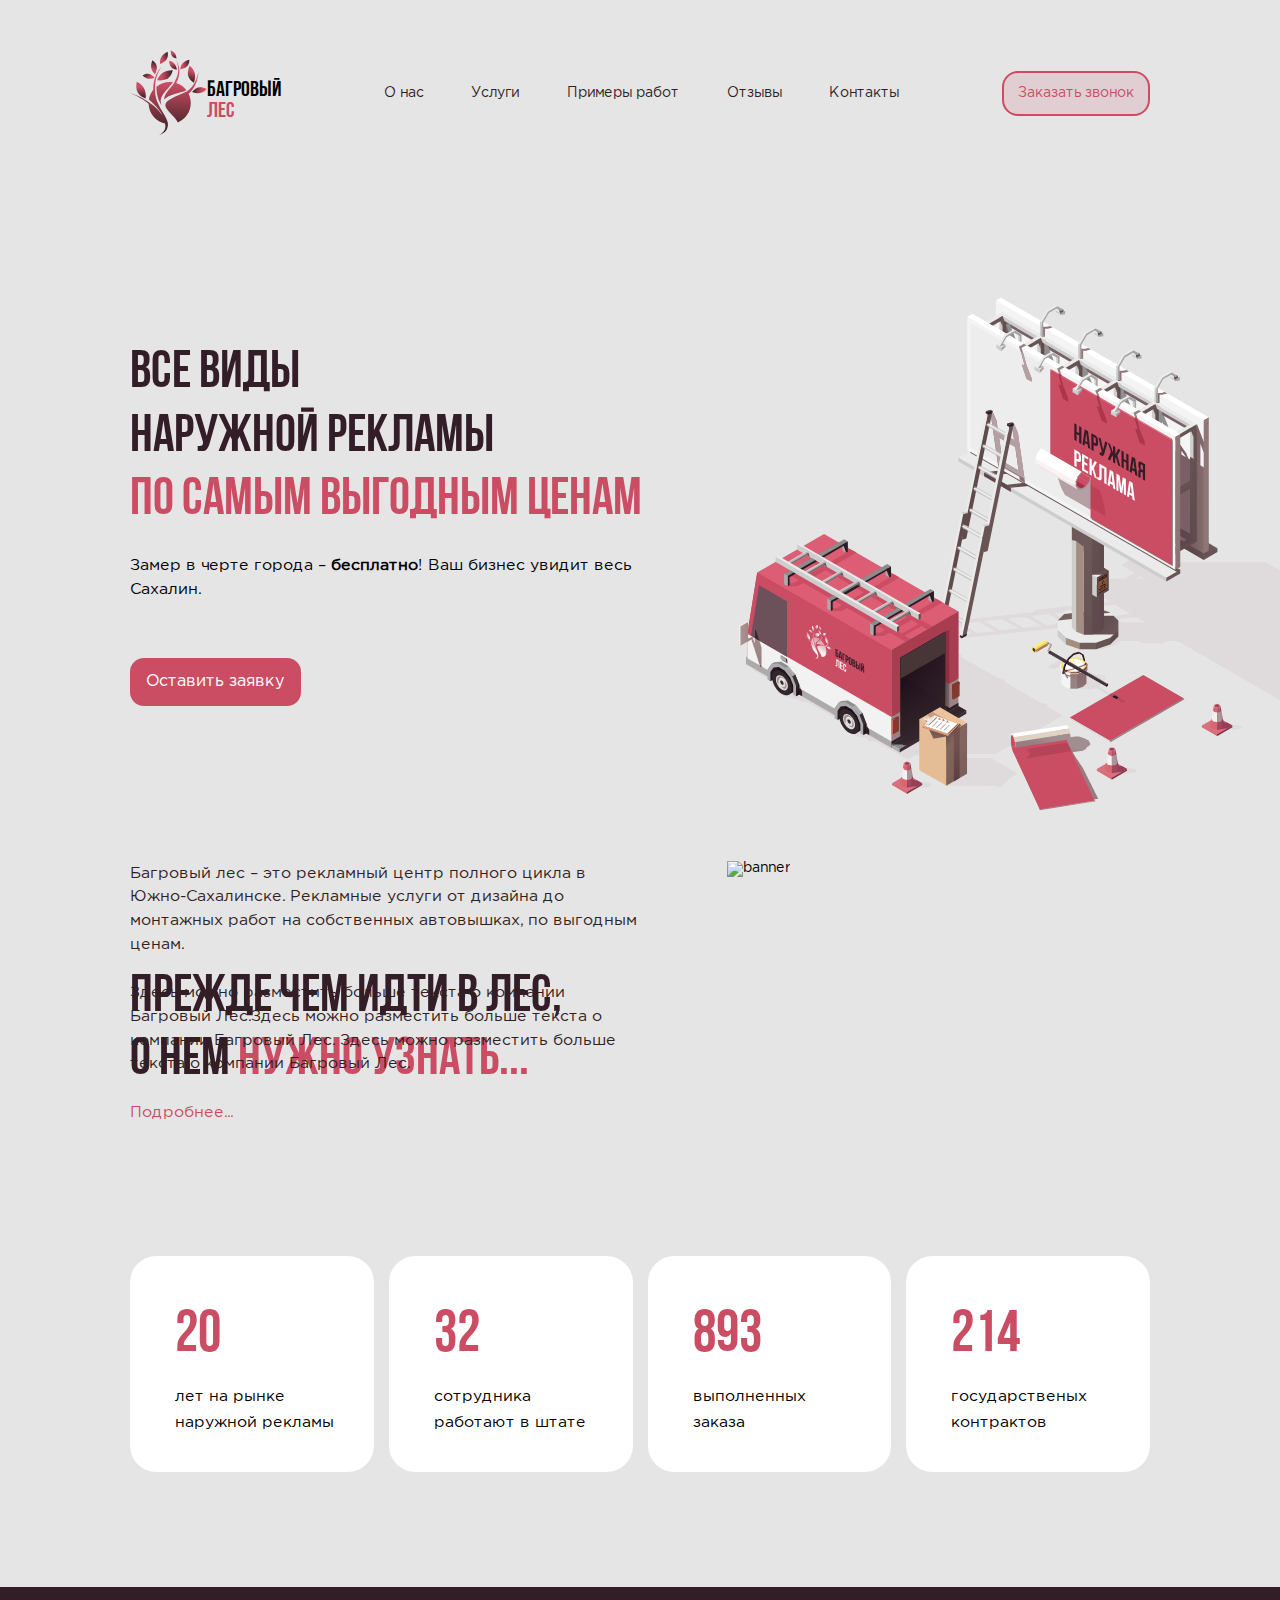
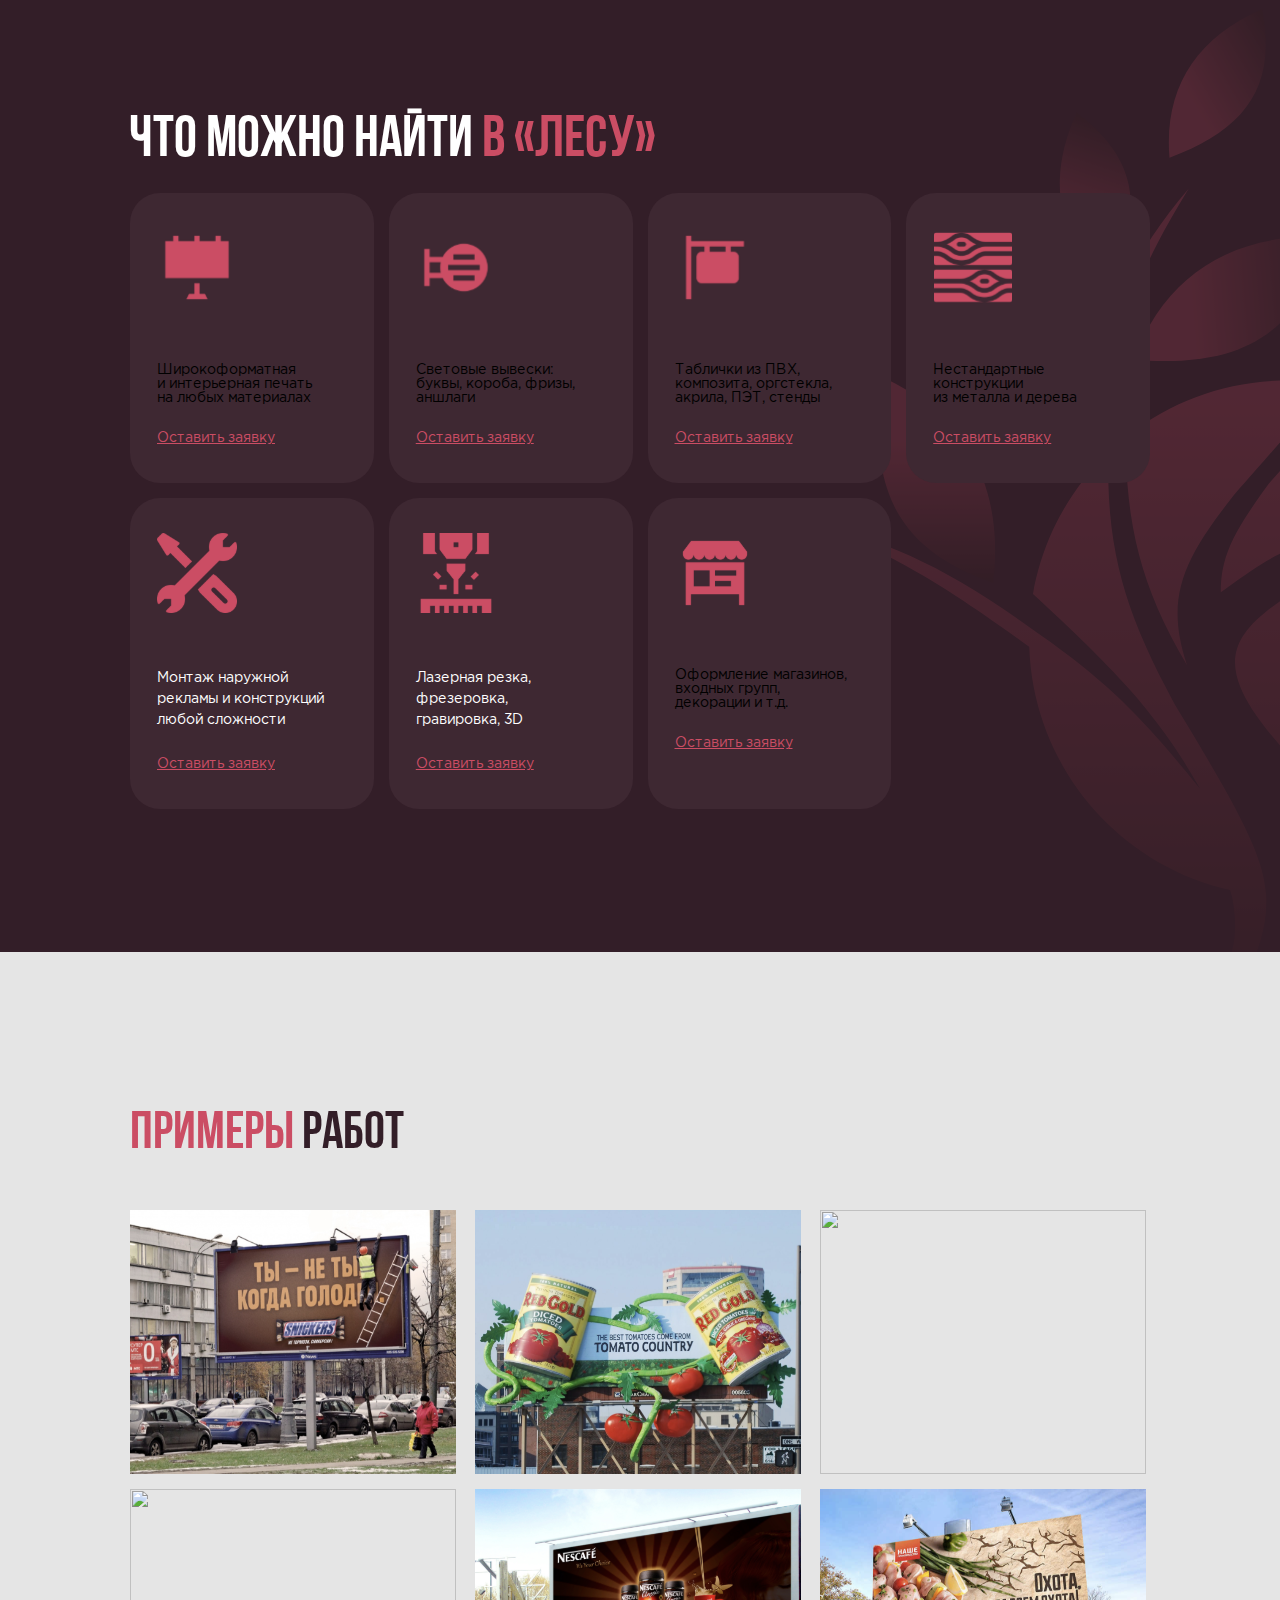
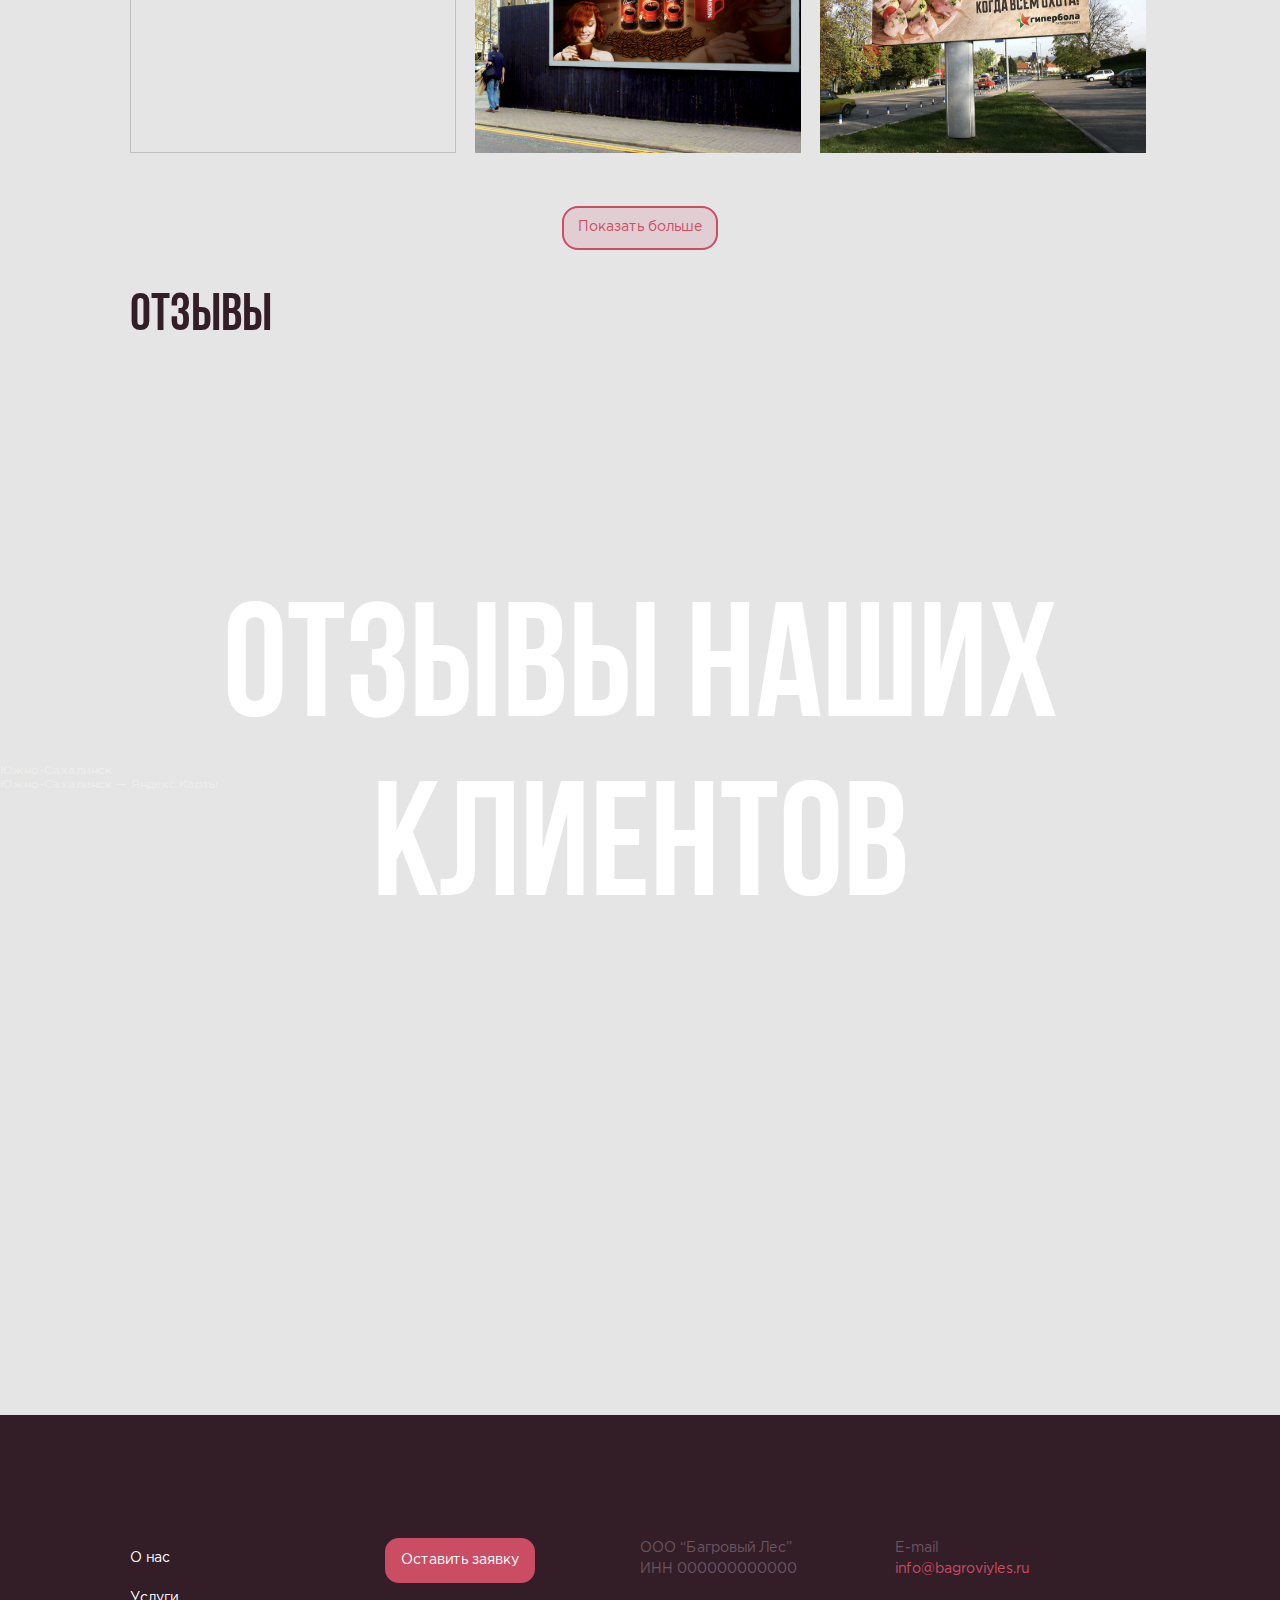
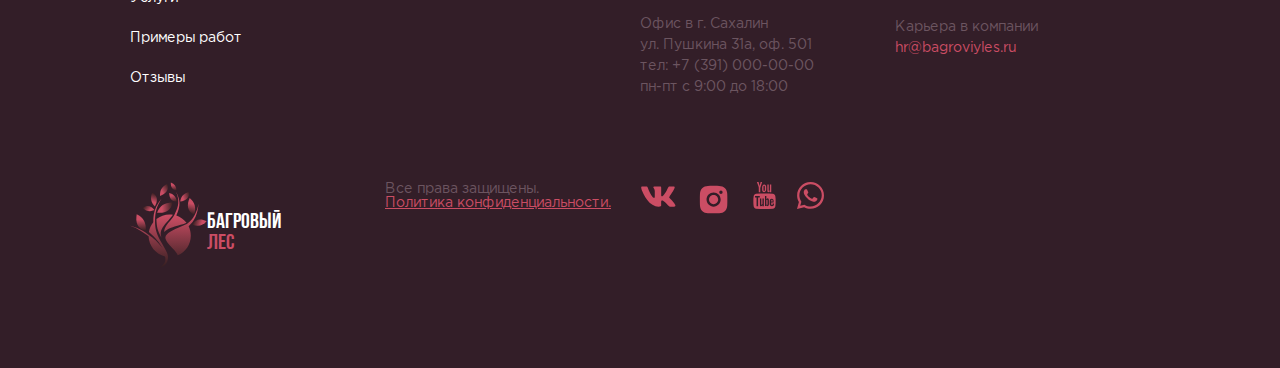
==== commit 9b77cb29: "new adaptiv all diffrent px" ====
--- a/forest.html
+++ b/forest.html
@@ -8,7 +8,7 @@
 	<!-- <link rel="stylesheet" href="https://unpkg.com/flexboxgrid2@7.2.1/flexboxgrid2.min.css"> -->
 	<title>Document</title>
 	<link rel="stylesheet" href="forest.css">
-	<link rel="stylesheet" href="media.css" media="all and (max-width:320px)">
+	<!-- <link rel="stylesheet" href="media.css" media="all and (max-width:320px)"> -->
 
 </head>
 
@@ -158,7 +158,8 @@
 								<div class="service_items_icon">
 									<img src="img/1.svg" width="80" height="80">
 								</div>
-								<p class="service_items_text">Широкоформатная и интерьерная печать на любых материалах</p>
+								<p class="service_items_text">Широкоформатная<br> и интерьерная печать<br> на любых материалах
+								</p>
 								<p class="demand">Оставить заявку</p>
 							</div>
 
@@ -166,7 +167,7 @@
 								<div class="service_items_icon">
 									<img src="img/2.svg" width="80" height="80">
 								</div>
-								<p class="service_items_text">Световые вывески: буквы, короба, фризы, аншлаги </p>
+								<p class="service_items_text">Световые вывески:<br> буквы, короба, фризы,<br> аншлаги </p>
 								<p class="demand">Оставить заявку</p>
 							</div>
 
@@ -174,7 +175,8 @@
 								<div class="service_items_icon">
 									<img src="img/3.svg" width="80" height="80">
 								</div>
-								<p class="service_items_text">Таблички из ПВХ, композита, оргстекла, акрила, ПЭТ, стенды </p>
+								<p class="service_items_text">Таблички из ПВХ,<br> композита, оргстекла,<br> акрила, ПЭТ, стенды
+								</p>
 								<p class="demand">Оставить заявку</p>
 							</div>
 
@@ -182,7 +184,7 @@
 								<div class="service_items_icon">
 									<img src="img/4.svg" width="80" height="80">
 								</div>
-								<p class="service_items_text">Нестандартные конструкции из металла и дерева </p>
+								<p class="service_items_text">Нестандартные<br> конструкции<br> из металла и дерева </p>
 								<p class="demand">Оставить заявку</p>
 							</div>
 
@@ -192,7 +194,7 @@
 									<img src="img/5.svg" width="80" height="80">
 								</div>
 								<div class="service_items_text">
-									<p>Монтаж наружной рекламы и конструкций любой сложности</p>
+									<p>Монтаж наружной<br> рекламы и конструкций<br> любой сложности</p>
 								</div>
 								<div class="service_form">
 									<form action="" class="demand">Оставить заявку</form>
@@ -204,7 +206,7 @@
 									<img src="img/6.svg" width="80" height="80">
 								</div>
 								<div class="service_items_text">
-									<p>Лазерная резка, фрезеровка, гравировка, 3D</p>
+									<p>Лазерная резка,<br> фрезеровка,<br> гравировка, 3D</p>
 								</div>
 								<div class="service_form">
 									<form action="" class="demand">Оставить заявку</form>
@@ -215,7 +217,7 @@
 								<div class="service_items_icon">
 									<img src="img/7.svg" width="80" height="80">
 								</div>
-								<p class="service_items_text">Оформление магазинов, входных групп, декорации и т.д.</p>
+								<p class="service_items_text">Оформление магазинов,<br> входных групп,<br> декорации и т.д.</p>
 								<p class="demand">Оставить заявку</p>
 							</div>
 						</div>
--- a/forest.css
+++ b/forest.css
@@ -66,7 +66,6 @@
 	font-weight: normal;
 	 }
 .header_logo {
-	/* padding: 0.99rem; */
 	display: flex;
 }
 
@@ -74,7 +73,6 @@
 	display: inline-block;
 }
 .we {
-	/* padding-top: 2.1rem; */
 	justify-content: space-between;
 	font-size: 1rem;
 }
@@ -116,9 +114,8 @@
 .forest_two {
 	color: #CB4D64;;
 }
-.call {
-	/* margin-top: 1.1rem; */
-}
+
+
 .btn_app {
 	padding: 0.99rem;
    border: 2px solid #CB4D64;
@@ -132,7 +129,6 @@
 .banner_row {
 	display: flex;
 	justify-content: space-between;
-	/* flex-direction: row-reverse; */
 }
 .type {
 	font-family: "Bebas Neue Cyrillic";  
@@ -142,11 +138,6 @@
 	/* position: absolute; */
 }
 .banner_body_left {
-	/* position: absolute;
-		left: 10.8%;
-		right: 3.12%;
-		top: 6.31%;
-		bottom: 4.94%; */
 	margin-right: -300px; 
 }
 .banner {
@@ -178,7 +169,6 @@
 .about_flex {
 	display: flex;
 	flex-wrap: wrap;
-	/* justify-content: space-between; */
 }
 .about_right{
 	width: 30%;
@@ -271,7 +261,7 @@
 .service_items_icon img {
 	margin-bottom: 55px;
 }
-.service_items_text{
+.service_items_text p{
 	font-size: 1rem;
 	line-height: 1.5rem;
 	color: #FFFFFF;
@@ -388,6 +378,7 @@
 	display: inline-block;
 	margin-right: 15px;
 }
+
 
 @media (max-width: 1160px) {
 .banner_body_left img {
@@ -664,11 +655,6 @@
 		.footer_flex_third {
 			margin-top: 10px;
 		}
-		.footer_flex_four {
-			/* display: inline-block; */
-			/* display: flex;
-			justify-content: space-between; */
-		}
 		.up {
 		margin-right: 25px;
 		}
@@ -783,104 +769,277 @@
 .service_items{
 	padding: 22.5px 5px 10px 15px;
 	}
+.about_right img {
+	width: 224.18px;
+	height: 298.89px;
+}
+.about_right{
+	margin-left: -200px;
+	margin-top: 150px;
+}
+.type {
+	font-size: 28px;
+	line-height: 30.8px;
+}
+.text {
+	font-size: 12px;
+	line-height: 18px;
+}
+.banner_body_two {
+	font-size: 12px;
+	line-height: 18px;
+}
+.item_items_text { font-size: 13px; line-height: 18px;}
+.service_items_text { font-size: 13px; line-height: 18px; }
+.four {
+	width: 78%;
+	display: flex;
+	justify-content: space-between;
+} 
 }
 /*6/7/8*/
-@media (max-width: 415px ) {
+@media (max-width:500px) {
+header label:hover {
+cursor: pointer;
+}
+header label {
+	display: block;
+	width: 30px;
+	height: 30px;
+	float: right;
+}
+.banner {
+	margin-top: 5px;
+	margin-bottom: 19.64px;
+	}
 	
-	.banner {
-		margin-top: 5px;
-		margin-bottom: 19.64px;
-		}
-		
-	.banner_body_one { 
-		padding-top: 10px;
-		width: 100%;
-		margin-top: 30px;
-		}
-	.type {
-		font-size: 1.7rem;
-		line-height: 1.8rem;
-	}
-	.banner_row {
-		display: flex;
-		flex-direction: column-reverse;
-	}
-	
-	.banner_body_left img {
-	width: 338.29px;
-	height: 236.11px;
-	}
-	.banner_body_two { 
-		margin: 1.9rem 3.4rem 4rem 0rem;
-		font-size: 1.13rem;
-		line-height: 1.7rem;
-		font-family: "Gotham Pro";
-	}
-	
-	.banner_body_two { 
-		margin: 1.25rem 0 1.87rem 0;
-		font-size: 0.75rem;
-		line-height: 1.12rem;
-		font-family: "Gotham Pro";
-	}
-	
-	.btn_app {
-		padding: 0.99rem;
-		border: 2px solid #CB4D64;
-		border-radius: 16px;
-		font-family: "Gotham Pro";
-		background: #CB4D64;
-		border-radius: 1rem;
-		color: #fff;
-		font-size: 0.75rem;
-		line-height: 0.82rem;
-	}
-	
-	
-	.about_flex{
-		margin-top: 112px;
-		display: flex;
-		flex-direction: column;
-	
-	}
-	.about_right img {
-		width: 281.98px;
-		height: 374.99;
-	}
-	.about_right img {
-		margin-top: -120px;
-		margin-bottom: -120px;
-		margin-left: 200px;
-	}
-	.about_three {
-		width: 100%;
-		margin-top: 60px;
-		font-size: 13px;
-	}
-	.text {
-		font-size: 0.75rem;
-		line-height: 150%;
-	}
-	.text span {
-		font-weight: 700;
-		text-decoration: underline;
-	}
-	.about_left{
-		width: 100%;
-	}
-	.item_items_numb {
-		font-size: 36px;
-	}
-	.item_items_text {
-		font-size: 13px;
-		line-height: 20px;
-	}
-	.item_items {
-	padding: 21px 13px 16px 22px;	
-	}
-	.example_img img {
-		width: 158.4px;
-		height: 129.6px;
-	}
-}
-
+.banner_body_one { 
+	padding-top: 10px;
+	width: 100%;
+	margin-top: 30px;
+	}
+.banner_row {
+	display: flex;
+	flex-direction: column-reverse;
+}
+
+.banner_body_left img {
+width: 338.29px;
+height: 236.11px;
+}
+
+.banner_body_two { 
+	margin: 1.9rem 3.4rem 4rem 0rem;
+	font-size: 1.13rem;
+	line-height: 1.7rem;
+	font-family: "Gotham Pro";
+}
+
+.banner_body_two { 
+	margin: 1.25rem 0 1.87rem 0;
+	font-size: 0.75rem;
+	line-height: 1.12rem;
+	font-family: "Gotham Pro";
+}
+
+.btn_app {
+	padding: 0.99rem;
+	border: 2px solid #CB4D64;
+	border-radius: 16px;
+	font-family: "Gotham Pro";
+	background: #CB4D64;
+	border-radius: 1rem;
+	color: #fff;
+	font-size: 0.75rem;
+	line-height: 0.82rem;
+}
+
+
+.about_flex{
+	margin-top: 112px;
+	display: flex;
+	flex-direction: column;
+}
+
+.about_right img {
+	width: 281.98px;
+	height: 374.99;
+}
+.about_right img {
+	margin-top: -150px;
+	margin-left: 200px;
+}
+.about_three {
+	width: 100%;
+	margin-top: 100px;
+}
+.text {
+	font-size: 0.75rem;
+	line-height: 150%;
+}
+.text span {
+	font-weight: 700;
+	text-decoration: underline;
+}
+.about_left{
+	width: 100%;
+}
+
+/*услуги*/
+.item_flex {
+	margin-bottom: 55px;
+}
+.item_items {
+	border-radius: 16px;
+	background-color: #FFFFFF;
+	color: #CB4D64;
+	margin: 5px 5px;
+	padding: 21px 18px 22px 16px;
+}
+.item_items_numb{
+   font-size: 28px;
+	line-height: 30.8px;
+}
+.what {
+	font-size: 28px;
+	line-height: 30px;
+}
+.service {
+	background-color:  #331E28;
+	background-image: url(img/back.svg);
+   background-repeat: no-repeat;
+   background-position: 100% 0;
+}
+
+.service_flex {
+	margin-bottom: 100px;
+	display: grid;
+	grid-template-columns: repeat(2, 1fr);
+	gap: 15px;
+}
+.service_items {
+	background: #3E2832;
+	border-radius: 30px;
+}
+.service_items_icon img {
+	width: 40px;
+	height: 40px;
+}
+.service_items_text{
+	font-family: "Gotham Pro";
+	font-size: 10px;
+	line-height: 15px;
+	color: #FFFFFF;
+}
+.service_header {
+	margin: 54px 0 0 0;
+}
+.demand {
+	font-size: 12px;
+	line-height: 15px;
+	font-weight: 400;
+}
+
+.example_header {
+	font-family: "Bebas Neue Cyrillic";  
+	font-size: 28px;
+	line-height: 30.8px;
+	margin: 55px 67px 30px 0;
+}
+.example_btn {
+	margin-top: 30px;
+	text-align: center;
+}
+.example_btn button {
+	font-size: 12px;
+	line-height: 13.2px;
+}
+
+.reviews_footer {
+	font-size: 70px;
+	color: #FFFFFF;
+	line-height: 77px;
+	margin-top: 15rem;
+	text-align: center;
+	width: 200%;
+	margin-left: -20px;
+	margin-bottom: 0px;
+}
+
+.footer_flex {
+	width: 50%;
+}
+.footer_flex {
+	margin-bottom: 47px;
+}
+.footer_flex_conteiner > .first {order: 1;}
+.footer_flex_conteiner > .second {order: 5;}
+.footer_flex_conteiner > .third {order: 2;}
+.footer_flex_conteiner > .four {order: 3;}
+.footer_flex_conteiner > .five {order: 6;}
+.footer_flex_conteiner > .six {order: 7;}
+.footer_flex_conteiner > .seven {order: 4;}
+
+
+.footer_flex_conteiner {
+	font-size: 8px;
+	line-height: 15px;
+	margin-top: 47px;
+}
+
+.first a {
+	font-size: 12px;
+	line-height: 30px;
+}
+
+/* .four {
+	width: 100%;
+}  */
+
+.four {
+	width: 80%;
+	display: flex;
+	justify-content: space-between;
+} 
+s
+.footer_flex_four {
+	display: inline-block;
+}
+
+/* .up {
+margin-right: 25px;
+} */
+
+.seven {
+	width: 100%;
+	display: flex;
+	justify-content: space-between;
+}
+.seven li {
+	padding-left:10px;
+}
+.seven img { width: 18.36px; height: 18.36px;}
+
+.second {
+width: 100%;
+}
+.second button{
+	width: 100%;
+	font-size: 12px;
+	}
+.five {width: 100%;}
+.five img {
+	width: 46.18px;
+	height: 51.8px;
+}
+.five p {
+font-size: 15.23px;
+line-height: 14.47px;
+}
+.six {
+	font-size: 10px;
+	line-height: 15px;
+	font-weight: 400;
+}
+}
+
